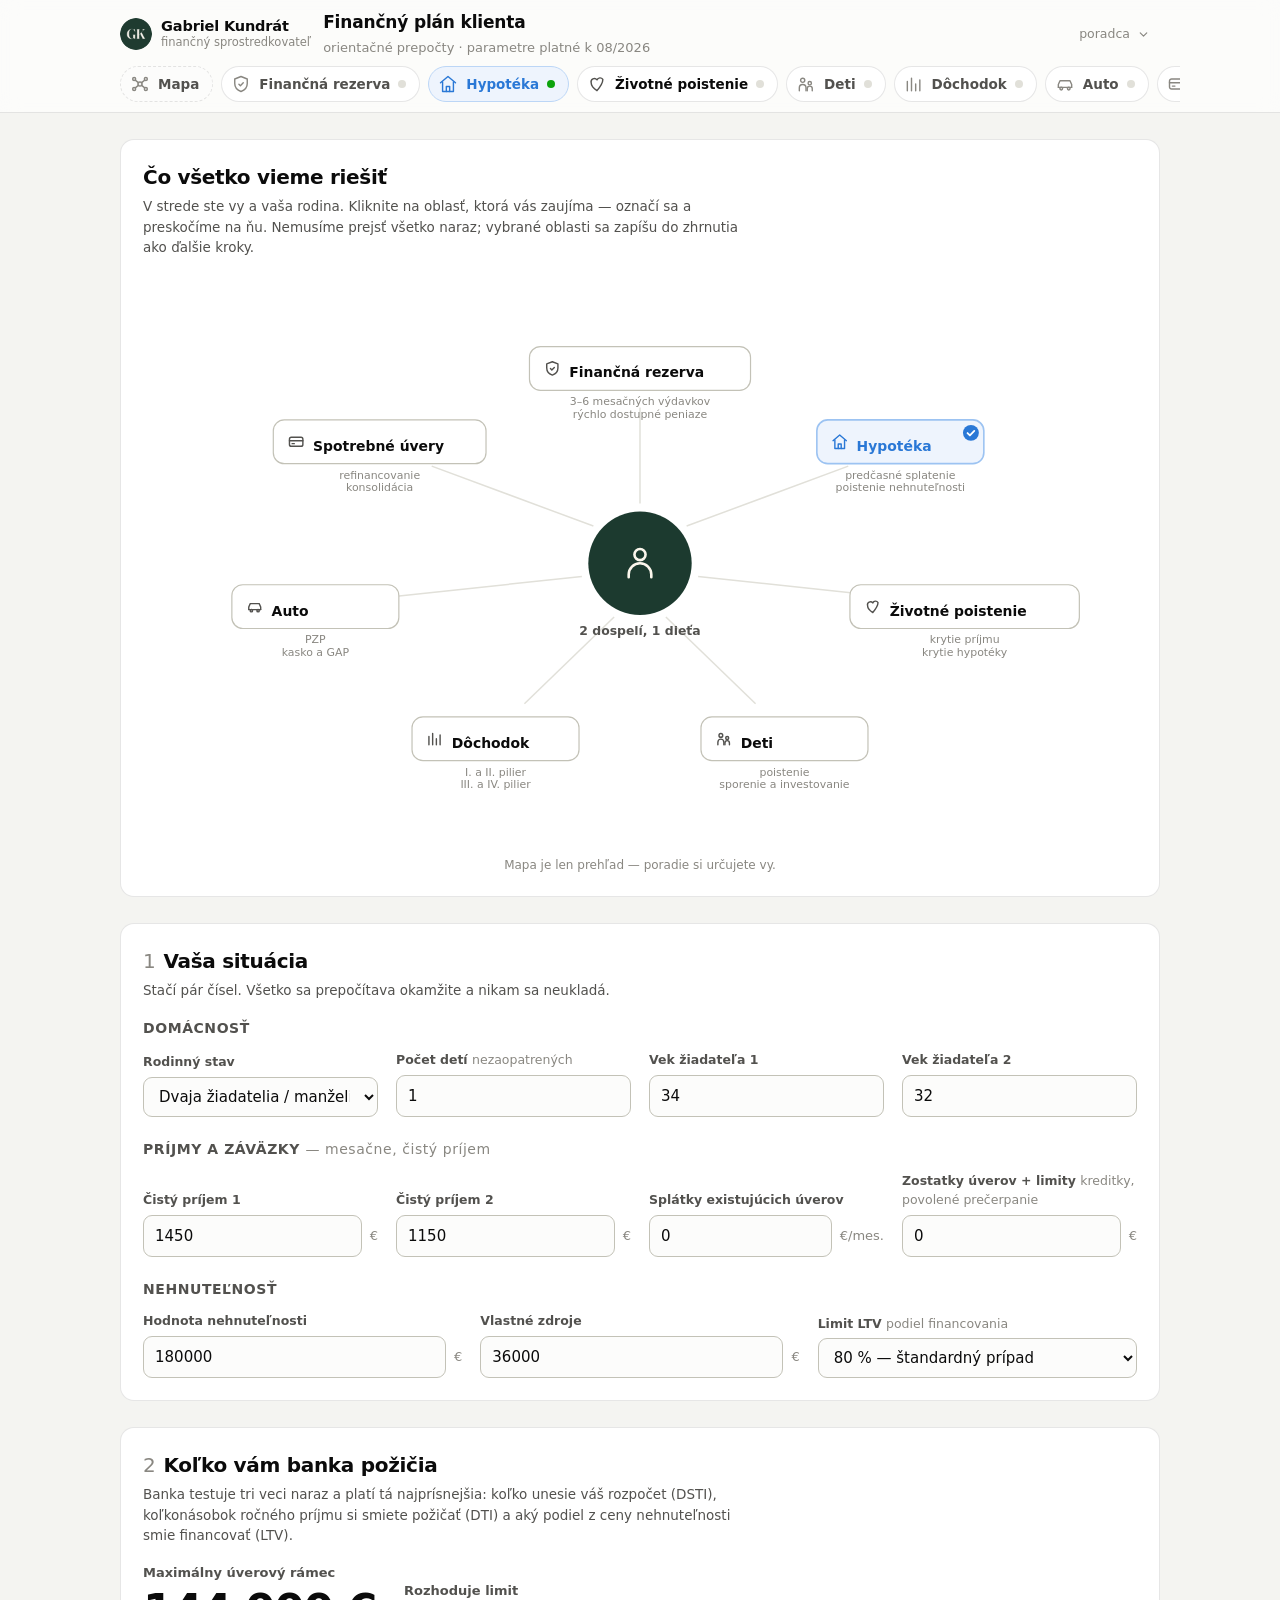
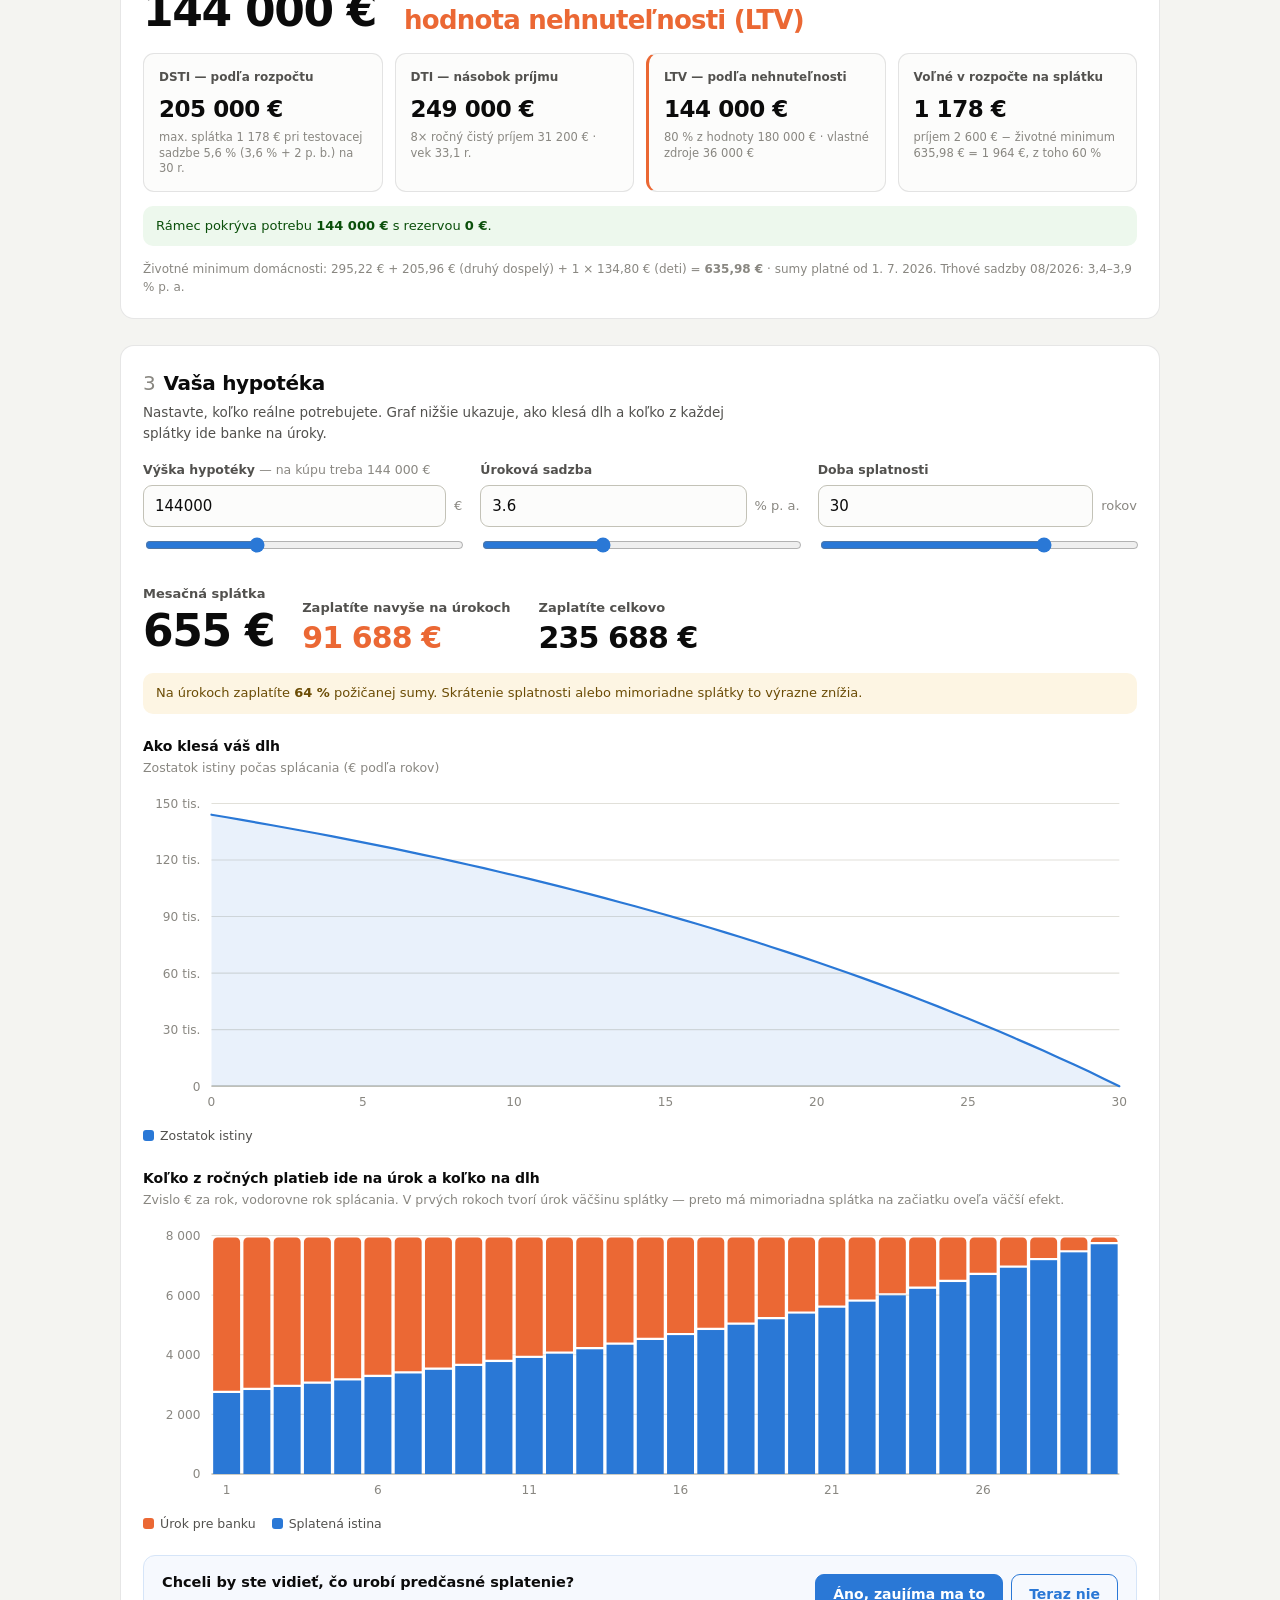
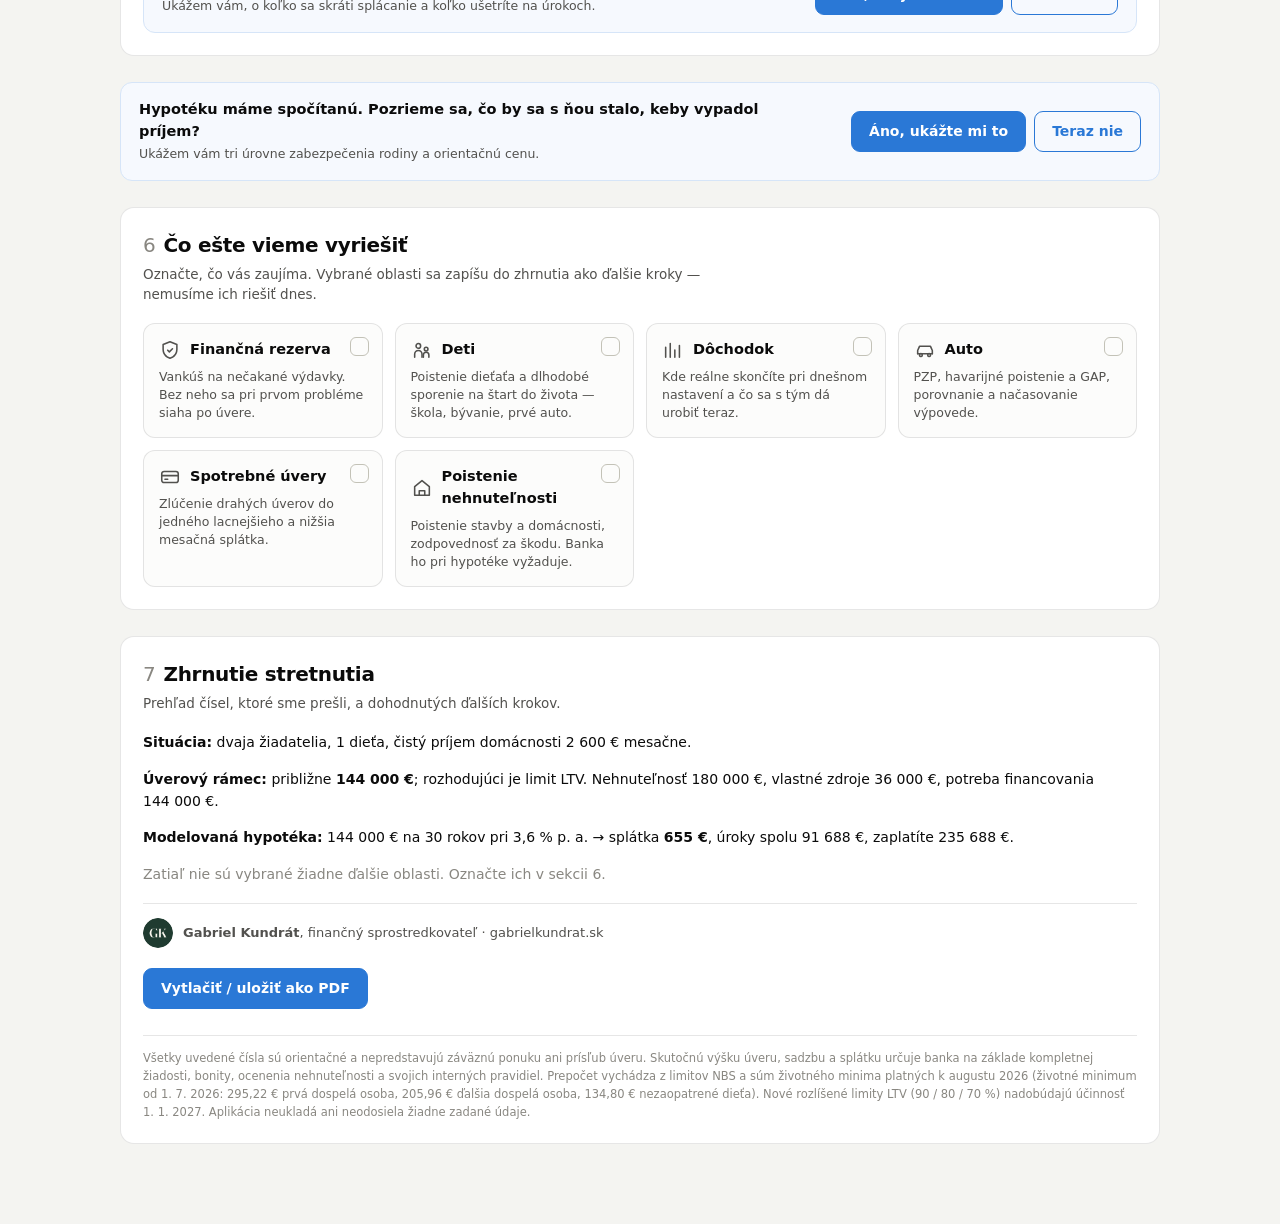
==== poradca-9f9fc8d5/index.html @ 59c3fe9d "Add files via upload" ====
<!DOCTYPE html>
<html lang="sk" data-theme="light">
<head>
<meta charset="utf-8">
<link rel="icon" href="/favicon.ico">
<meta name="robots" content="noindex, nofollow, noarchive">
<meta name="viewport" content="width=device-width, initial-scale=1">
<title>Finančný plán klienta</title>
<style>
:root{
  color-scheme: light;
  --surface-1:#fcfcfb; --page:#f4f4f1; --card:#ffffff;
  --ink:#0b0b0b; --ink-2:#52514e; --muted:#898781;
  --grid:#e1e0d9; --axis:#c3c2b7; --border:rgba(11,11,11,.10);
  --s1:#2a78d6; --s2:#eb6834; --s3:#1baf7a; --s4:#eda100; --s5:#e87ba4; --s6:#4a3aa7;
  --good:#0ca30c; --good-ink:#006300; --warn:#fab219; --crit:#d03b3b;
  --r:14px;
  --logo-bg:#0b0b0b; --logo-ink:#ffffff;
}
*{box-sizing:border-box}
html,body{margin:0;padding:0}
body{
  background:var(--page); color:var(--ink);
  font:15px/1.5 system-ui,-apple-system,"Segoe UI",sans-serif;
  -webkit-font-smoothing:antialiased;
}
.wrap{max-width:1080px;margin:0 auto;padding:0 20px 80px}

/* ---------- HLAVIČKA + LIŠTA MODULOV ---------- */
header.top{
  position:sticky;top:0;z-index:50;background:rgba(252,252,251,.92);
  backdrop-filter:blur(10px);border-bottom:1px solid var(--border);
}
.brand{max-width:1080px;margin:0 auto;padding:10px 20px 0;display:flex;align-items:center;gap:12px;flex-wrap:wrap}
.brand h1{font-size:17px;margin:0;font-weight:650;letter-spacing:-.01em}
.brand .meta{font-size:13px;color:var(--muted)}
.brand .spacer{flex:1 1 auto}

/* logo poradcu */
.logo{display:flex;align-items:center;gap:9px;flex:0 0 auto}
.logo .mark{
  width:32px;height:32px;border-radius:9px;background:var(--logo-bg);color:var(--logo-ink);
  display:flex;align-items:center;justify-content:center;font-size:13px;font-weight:700;
  letter-spacing:.02em;flex:0 0 auto
}
.logo .mark.img{background:transparent !important;border-radius:50%}
.logo .mark img{width:100%;height:100%;object-fit:contain;border-radius:50%;display:block}
.logo .nm{line-height:1.2}
.logo .nm b{display:block;font-size:14.5px;font-weight:650;letter-spacing:-.01em}
.logo .nm small{display:block;font-size:11.5px;color:var(--muted)}

/* nenápadný prepínač poradcu */
.who{position:relative;flex:0 0 auto}
.who>button{
  display:flex;align-items:center;gap:7px;background:transparent;border:1px solid transparent;
  border-radius:9px;padding:6px 9px;font:inherit;font-size:12.5px;color:var(--muted);cursor:pointer;transition:.13s
}
.who>button:hover{border-color:var(--border);color:var(--ink-2);background:var(--card)}
.who>button svg{width:13px;height:13px}
.who .menu{
  position:absolute;right:0;top:calc(100% + 6px);min-width:238px;background:var(--card);
  border:1px solid var(--border);border-radius:12px;box-shadow:0 10px 34px rgba(11,11,11,.13);
  padding:6px;z-index:60
}
.who .menu .hd{font-size:11px;color:var(--muted);padding:7px 10px 5px;font-weight:600;letter-spacing:.04em;text-transform:uppercase}
.who .menu button{
  width:100%;display:flex;align-items:center;gap:10px;background:transparent;border:0;border-radius:9px;
  padding:8px 10px;font:inherit;font-size:14px;text-align:left;cursor:pointer;color:var(--ink)
}
.who .menu button:hover{background:var(--surface-1)}
.who .menu button.sel{background:#eef4fd;color:var(--s1);font-weight:600}
.who .menu .mk{
  width:26px;height:26px;border-radius:8px;display:flex;align-items:center;justify-content:center;
  font-size:11px;font-weight:700;flex:0 0 auto
}
.who .menu .mk.img{background:transparent !important}
.who .menu .mk img{width:100%;height:100%;object-fit:contain;border-radius:50%;display:block}
.who .menu .empty{padding:9px 10px;font-size:12px;color:var(--muted);line-height:1.45}
.modules{max-width:1080px;margin:0 auto;padding:8px 20px 10px;display:flex;gap:8px;overflow-x:auto;scrollbar-width:thin}
.mod{
  flex:0 0 auto;display:flex;align-items:center;gap:8px;cursor:pointer;
  background:var(--card);border:1px solid var(--border);border-radius:999px;
  padding:7px 13px 7px 9px;font-size:13.5px;font-weight:550;color:var(--ink-2);
  transition:.15s;white-space:nowrap;
}
.mod:hover{border-color:var(--axis)}
.mod .ic{width:20px;height:20px;flex:0 0 auto;color:var(--muted)}
.mod .dot{width:8px;height:8px;border-radius:50%;background:var(--grid);flex:0 0 auto}
.mod.on{background:#eef4fd;border-color:#bcd6f6;color:var(--s1)}
.mod.on .ic{color:var(--s1)}
.mod.on .dot{background:var(--good)}
.mod.ready{color:var(--ink)}
.mod.ready .ic{color:var(--ink-2)}



/* ---------- ŽIVOTNÉ POISTENIE ---------- */
.balicky{display:grid;grid-template-columns:repeat(3,1fr);gap:14px}
@media(max-width:800px){.balicky{grid-template-columns:1fr}}
.bal{
  position:relative;border:1.5px solid var(--border);border-radius:13px;padding:18px 17px 16px;
  background:var(--surface-1);cursor:pointer;transition:.15s;outline:none
}
.bal:hover{border-color:var(--axis)}
.bal:focus-visible{border-color:var(--s1);box-shadow:0 0 0 3px #dbe9fb}
.bal.on{border-color:var(--s1);background:#f6f9fe;box-shadow:0 0 0 1px var(--s1) inset}
.bal .odp{
  position:absolute;top:-9px;left:17px;background:var(--s1);color:#fff;font-size:10.5px;font-weight:650;
  padding:3px 9px;border-radius:999px;letter-spacing:.03em;text-transform:uppercase
}
.bal .bt{font-size:19px;font-weight:680;letter-spacing:-.02em}
.bal .bp{font-size:12.5px;color:var(--muted);margin-bottom:12px}
.bal .bc{font-size:27px;font-weight:660;letter-spacing:-.025em;font-variant-numeric:tabular-nums}
.bal.on .bc{color:var(--s1)}
.bal .bm{font-size:11.5px;color:var(--muted);margin-bottom:10px}
.bal p{margin:0;font-size:12.5px;color:var(--ink-2);line-height:1.45}
.w2.skryt{display:none}

table.kt{width:100%;border-collapse:collapse;font-size:14px}
table.kt th{
  text-align:left;font-size:11.5px;text-transform:uppercase;letter-spacing:.04em;color:var(--muted);
  font-weight:600;padding:10px 12px 7px;border-bottom:1px solid var(--border)
}
table.kt th:not(:first-child),table.kt td:not(:first-child){text-align:right;font-variant-numeric:tabular-nums}
table.kt td{padding:10px 12px;border-bottom:1px solid var(--grid)}
table.kt tbody tr:last-child td{border-bottom:0}
table.kt td:first-child{font-weight:550}
table.kt td span{display:block;font-size:11.5px;color:var(--muted);font-weight:400;margin-top:2px}
table.kt tbody tr:hover{background:var(--surface-1)}

.scenare{display:grid;grid-template-columns:repeat(auto-fit,minmax(280px,1fr));gap:12px}
.scen{border:1px solid var(--border);border-radius:12px;padding:15px;background:var(--surface-1)}
.scen .st{font-weight:650;font-size:15px;margin-bottom:11px}
.scen .sb{margin-bottom:10px}
.scen .sb:last-child{margin-bottom:0}
.scen .sb p{margin:5px 0 0;font-size:13px;line-height:1.45;color:var(--ink-2)}
.scen .tag{
  display:inline-block;font-size:10.5px;font-weight:650;text-transform:uppercase;letter-spacing:.04em;
  padding:2px 8px;border-radius:999px
}
.scen .tag.bad{background:#fbeded;color:#7d1f1f}
.scen .tag.ok{background:#edf8ed;color:#0a4f0a}

/* ---------- MAPA PORTFÓLIA ---------- */
.mapa>svg{display:block;width:100%;height:auto}
.mapa .nic svg,.mapa .hubic svg{pointer-events:none}
.mapa .hub{fill:var(--logo-bg);stroke:none}
.mapa .hubic{color:var(--logo-ink)}
.mapa .hubtxt{fill:var(--ink-2);font-size:12.5px;font-weight:600;text-anchor:middle}
.mapa .node{cursor:pointer;outline:none}
.mapa .nbox{fill:var(--card);stroke:var(--axis);stroke-width:1.2;transition:.14s}
.mapa .nic{color:var(--ink-2)}
.mapa .ntxt{fill:var(--ink);font-size:14px;font-weight:600;dominant-baseline:middle}
.mapa .nsub{fill:var(--muted);font-size:11px;text-anchor:middle}
.mapa .nchk{fill:var(--s1)}
.mapa .node:hover .nbox{stroke:var(--s1);stroke-width:1.6}
.mapa .node:focus-visible .nbox{stroke:var(--s1);stroke-width:2.4}
.mapa .node.on .nbox{fill:#eef4fd;stroke:#9cc3f2;stroke-width:1.6}
.mapa .node.on .nic{color:var(--s1)}
.mapa .node.on .ntxt{fill:var(--s1)}
.mapahint{font-size:12px;color:var(--muted);text-align:center;margin-top:4px}
.mod.mapbtn{background:var(--surface-1);border-style:dashed}
@media(max-width:760px){
  #sec-mapa{display:none}
}

/* ---------- SEKCIE ---------- */
section{margin-top:26px;scroll-margin-top:110px}
.card{background:var(--card);border:1px solid var(--border);border-radius:var(--r);padding:22px}
h2{font-size:20px;margin:0 0 4px;letter-spacing:-.015em;font-weight:650}
h2 .num{color:var(--muted);font-weight:500;margin-right:8px}
.sub{color:var(--ink-2);font-size:13.5px;margin:0 0 18px;max-width:72ch}
h3{font-size:14px;margin:0 0 12px;color:var(--ink-2);font-weight:600;text-transform:uppercase;letter-spacing:.04em}

/* ---------- FORMULÁR ---------- */
.grid{display:grid;gap:14px 18px;align-items:end}
.g2{grid-template-columns:repeat(2,1fr)}
.g3{grid-template-columns:repeat(3,1fr)}
.g4{grid-template-columns:repeat(4,1fr)}
@media(max-width:820px){.g3,.g4{grid-template-columns:repeat(2,1fr)}}
@media(max-width:560px){.g2,.g3,.g4{grid-template-columns:1fr}}
label{display:block;font-size:12.5px;color:var(--ink-2);margin-bottom:5px;font-weight:550}
label .hint{color:var(--muted);font-weight:400}
input[type=number],input[type=text],select{
  width:100%;padding:9px 11px;border:1px solid var(--axis);border-radius:9px;
  background:var(--surface-1);font:inherit;font-size:15px;color:var(--ink);
  font-variant-numeric:tabular-nums;
}
input:focus,select:focus{outline:2px solid var(--s1);outline-offset:-1px;border-color:var(--s1)}
.inline{display:flex;align-items:center;gap:8px}
.suffix{color:var(--muted);font-size:13px;flex:0 0 auto}
.switchrow{display:flex;gap:8px;flex-wrap:wrap}
.sw{
  padding:8px 14px;border:1px solid var(--axis);border-radius:9px;background:var(--surface-1);
  font:inherit;font-size:14px;cursor:pointer;color:var(--ink-2);transition:.12s
}
.sw.on{background:var(--s1);border-color:var(--s1);color:#fff;font-weight:550}
input[type=range]{width:100%;accent-color:var(--s1)}

/* ---------- VÝSLEDKY ---------- */
.hero{display:flex;flex-wrap:wrap;gap:28px;align-items:flex-end;margin:4px 0 20px}
.hero .big{font-size:44px;font-weight:680;letter-spacing:-.03em;line-height:1}
.hero .lbl{font-size:13px;color:var(--ink-2);margin-bottom:6px;font-weight:550}
.tiles{display:grid;grid-template-columns:repeat(auto-fit,minmax(160px,1fr));gap:12px}
.tile{background:var(--surface-1);border:1px solid var(--border);border-radius:11px;padding:14px 15px}
.tile .k{font-size:12px;color:var(--ink-2);font-weight:550;margin-bottom:6px}
.tile .v{font-size:23px;font-weight:640;letter-spacing:-.02em;font-variant-numeric:tabular-nums}
.tile .n{font-size:11.5px;color:var(--muted);margin-top:4px;line-height:1.35}
.tile.lim{border-left:3px solid var(--s2)}
.bar{height:8px;border-radius:4px;background:var(--grid);overflow:hidden;margin-top:9px}
.bar>i{display:block;height:100%;border-radius:4px;background:var(--s1)}
.note{font-size:12px;color:var(--muted);line-height:1.5;margin-top:14px}
.flag{
  display:flex;gap:9px;align-items:flex-start;padding:11px 13px;border-radius:10px;
  font-size:13px;line-height:1.45;margin-top:14px
}
.flag.ok{background:#edf8ed;color:#0a4f0a}
.flag.warn{background:#fdf5e3;color:#6b4c05}
.flag.bad{background:#fbeded;color:#7d1f1f}
.flag b{font-weight:620}

/* ---------- GRAF ---------- */
figure{margin:22px 0 0}
figcaption{font-size:14px;font-weight:600;margin-bottom:2px}
.figsub{font-size:12.5px;color:var(--muted);margin-bottom:10px}
.chart{position:relative;width:100%}
.chart svg{display:block;width:100%;height:auto;overflow:visible}
.legend{display:flex;gap:16px;flex-wrap:wrap;font-size:12.5px;color:var(--ink-2);margin:8px 0 0}
.legend i{display:inline-block;width:11px;height:11px;border-radius:3px;margin-right:6px;vertical-align:-1px}
.tip{
  position:absolute;pointer-events:none;background:#111;color:#fff;border-radius:9px;
  padding:9px 11px;font-size:12.5px;line-height:1.5;white-space:nowrap;opacity:0;
  transition:opacity .1s;z-index:10;font-variant-numeric:tabular-nums;box-shadow:0 4px 16px rgba(0,0,0,.2)
}
.tip b{font-weight:620}
.tip .r{display:flex;justify-content:space-between;gap:14px}
.tip .r i{width:9px;height:9px;border-radius:2px;display:inline-block;margin-right:5px}

/* ---------- ROZBALENIE ---------- */
.ask{
  display:flex;align-items:center;justify-content:space-between;gap:16px;flex-wrap:wrap;
  background:#f6f9fe;border:1px solid #d6e5f8;border-radius:12px;padding:16px 18px;margin-top:22px
}
.ask p{margin:0;font-size:14.5px;font-weight:550;max-width:62ch}
.ask small{display:block;font-weight:400;color:var(--ink-2);margin-top:3px;font-size:12.5px}
.btn{
  padding:9px 17px;border-radius:9px;border:1px solid var(--s1);background:var(--s1);color:#fff;
  font:inherit;font-size:14px;font-weight:550;cursor:pointer;white-space:nowrap
}
.btn.ghost{background:transparent;color:var(--s1)}
.btn:hover{filter:brightness(.94)}
.hidden{display:none !important}

/* ---------- OBLASTI ---------- */
.areas{display:grid;grid-template-columns:repeat(auto-fit,minmax(230px,1fr));gap:12px}
.area{
  border:1px solid var(--border);border-radius:12px;padding:15px;cursor:pointer;
  background:var(--surface-1);transition:.15s;position:relative
}
.area:hover{border-color:var(--axis)}
.area.on{border-color:#bcd6f6;background:#f6f9fe}
.area .h{display:flex;align-items:center;gap:9px;margin-bottom:7px;padding-right:26px;min-height:22px}
.area .ic{width:22px;height:22px;color:var(--ink-2);flex:0 0 auto}
.area.on .ic{color:var(--s1)}
.area .t{font-weight:620;font-size:14.5px}
.area p{margin:0;font-size:12.5px;color:var(--ink-2);line-height:1.45}
.area .chk{
  position:absolute;top:13px;right:13px;width:19px;height:19px;border-radius:6px;
  border:1.5px solid var(--axis);display:flex;align-items:center;justify-content:center
}
.area.on .chk{background:var(--s1);border-color:var(--s1)}
.area .chk svg{width:12px;height:12px;color:#fff;opacity:0}
.area.on .chk svg{opacity:1}

/* ---------- ZHRNUTIE ---------- */
#sumBox{font-size:14px;line-height:1.6}
#sumBox ul{margin:8px 0 0;padding-left:20px}
#sumBox li{margin-bottom:5px}
.sumfoot{margin-top:18px;padding-top:14px;border-top:1px solid var(--border);font-size:13px;color:var(--ink-2);display:flex;gap:10px;align-items:center;flex-wrap:wrap}
.sumfoot .mk{width:30px;height:30px;border-radius:9px;background:var(--logo-bg);color:var(--logo-ink);display:flex;align-items:center;justify-content:center;font-size:12px;font-weight:700}
.sumfoot .mk.img{background:transparent !important}
.sumfoot .mk img{width:100%;height:100%;object-fit:contain;border-radius:50%;display:block}
.disc{font-size:11.5px;color:var(--muted);line-height:1.55;margin-top:26px;border-top:1px solid var(--border);padding-top:14px}

@media print{
  body{background:#fff}
  header.top,.ask,.btn,.noprint,#sec-mapa{display:none !important}
  .card{border:1px solid #ddd;break-inside:avoid;page-break-inside:avoid}
  section{margin-top:14px}
}
</style>
</head>
<body>

<header class="top">
  <div class="brand">
    <div class="logo" id="logoBox"></div>
    <div>
      <h1>Finančný plán klienta</h1>
      <span class="meta">orientačné prepočty · parametre platné k 08/2026</span>
    </div>
    <div class="spacer"></div>
    <div class="who" id="who">
      <button id="whoBtn" type="button" aria-haspopup="menu" aria-expanded="false"></button>
      <div class="menu hidden" id="whoMenu" role="menu"></div>
    </div>
  </div>
  <div class="modules" id="modules"></div>
</header>

<div class="wrap">

<!-- 0. MAPA -->
<section id="sec-mapa">
  <div class="card">
    <h2>Čo všetko vieme riešiť</h2>
    <p class="sub">V strede ste vy a vaša rodina. Kliknite na oblasť, ktorá vás zaujíma — označí sa a preskočíme na ňu.
       Nemusíme prejsť všetko naraz; vybrané oblasti sa zapíšu do zhrnutia ako ďalšie kroky.</p>
    <div id="mapa" class="mapa"></div>
    <div class="mapahint">Mapa je len prehľad — poradie si určujete vy.</div>
  </div>
</section>

<!-- 1. VSTUPY -->
<section id="sec-vstup">
  <div class="card">
    <h2><span class="num">1</span>Vaša situácia</h2>
    <p class="sub">Stačí pár čísel. Všetko sa prepočítava okamžite a nikam sa neukladá.</p>

    <h3>Domácnosť</h3>
    <div class="grid g4">
      <div>
        <label>Rodinný stav</label>
        <select id="iStav">
          <option value="1">Jeden žiadateľ</option>
          <option value="2" selected>Dvaja žiadatelia / manželia</option>
        </select>
      </div>
      <div>
        <label>Počet detí <span class="hint">nezaopatrených</span></label>
        <input type="number" id="iDeti" value="1" min="0" max="10" step="1">
      </div>
      <div>
        <label>Vek žiadateľa 1</label>
        <input type="number" id="iVek1" value="34" min="18" max="70" step="1">
      </div>
      <div id="wVek2">
        <label>Vek žiadateľa 2</label>
        <input type="number" id="iVek2" value="32" min="18" max="70" step="1">
      </div>
    </div>

    <h3 style="margin-top:22px">Príjmy a záväzky <span style="text-transform:none;font-weight:400;color:var(--muted)">— mesačne, čistý príjem</span></h3>
    <div class="grid g4">
      <div>
        <label>Čistý príjem 1</label>
        <div class="inline"><input type="number" id="iPr1" value="1450" min="0" step="10"><span class="suffix">€</span></div>
      </div>
      <div id="wPr2">
        <label>Čistý príjem 2</label>
        <div class="inline"><input type="number" id="iPr2" value="1150" min="0" step="10"><span class="suffix">€</span></div>
      </div>
      <div>
        <label>Splátky existujúcich úverov</label>
        <div class="inline"><input type="number" id="iSpl" value="0" min="0" step="10"><span class="suffix">€/mes.</span></div>
      </div>
      <div>
        <label>Zostatky úverov + limity <span class="hint">kreditky, povolené prečerpanie</span></label>
        <div class="inline"><input type="number" id="iZost" value="0" min="0" step="100"><span class="suffix">€</span></div>
      </div>
    </div>

    <h3 style="margin-top:22px">Nehnuteľnosť</h3>
    <div class="grid g3">
      <div>
        <label>Hodnota nehnuteľnosti</label>
        <div class="inline"><input type="number" id="iHodn" value="180000" min="0" step="1000"><span class="suffix">€</span></div>
      </div>
      <div>
        <label>Vlastné zdroje</label>
        <div class="inline"><input type="number" id="iVlast" value="36000" min="0" step="1000"><span class="suffix">€</span></div>
      </div>
      <div>
        <label>Limit LTV <span class="hint">podiel financovania</span></label>
        <select id="iLtv">
          <option value="0.9">90 % — prvé bývanie, do 35 rokov</option>
          <option value="0.8" selected>80 % — štandardný prípad</option>
          <option value="0.7">70 % — tretia a ďalšia nehnuteľnosť</option>
        </select>
      </div>
    </div>
  </div>
</section>

<!-- 2. ÚVEROVÝ RÁMEC -->
<section id="sec-ramec">
  <div class="card">
    <h2><span class="num">2</span>Koľko vám banka požičia</h2>
    <p class="sub">Banka testuje tri veci naraz a platí tá najprísnejšia: koľko unesie váš rozpočet (DSTI), koľkonásobok ročného príjmu si smiete požičať (DTI) a aký podiel z ceny nehnuteľnosti smie financovať (LTV).</p>

    <div class="hero">
      <div>
        <div class="lbl">Maximálny úverový rámec</div>
        <div class="big" id="oMax">—</div>
      </div>
      <div>
        <div class="lbl">Rozhoduje limit</div>
        <div class="big" style="font-size:26px;color:var(--s2)" id="oBind">—</div>
      </div>
    </div>

    <div class="tiles">
      <div class="tile" id="tDsti">
        <div class="k">DSTI — podľa rozpočtu</div>
        <div class="v" id="oDsti">—</div>
        <div class="n" id="nDsti"></div>
      </div>
      <div class="tile" id="tDti">
        <div class="k">DTI — násobok príjmu</div>
        <div class="v" id="oDti">—</div>
        <div class="n" id="nDti"></div>
      </div>
      <div class="tile" id="tLtv">
        <div class="k">LTV — podľa nehnuteľnosti</div>
        <div class="v" id="oLtv">—</div>
        <div class="n" id="nLtv"></div>
      </div>
      <div class="tile">
        <div class="k">Voľné v rozpočte na splátku</div>
        <div class="v" id="oSpl">—</div>
        <div class="n" id="nSpl"></div>
      </div>
    </div>

    <div id="oFlags"></div>

    <div class="note" id="oRozklad"></div>
  </div>
</section>

<!-- 3. HYPOTÉKA -->
<section id="sec-hypo">
  <div class="card">
    <h2><span class="num">3</span>Vaša hypotéka</h2>
    <p class="sub">Nastavte, koľko reálne potrebujete. Graf nižšie ukazuje, ako klesá dlh a koľko z každej splátky ide banke na úroky.</p>

    <div class="grid g3">
      <div>
        <label>Výška hypotéky <span class="hint" id="hNeed"></span></label>
        <div class="inline"><input type="number" id="iSuma" value="144000" min="5000" step="1000"><span class="suffix">€</span></div>
        <input type="range" id="rSuma" min="10000" max="400000" step="1000" value="144000" style="margin-top:10px">
      </div>
      <div>
        <label>Úroková sadzba</label>
        <div class="inline"><input type="number" id="iSadz" value="3.6" min="0.1" max="12" step="0.01"><span class="suffix">% p. a.</span></div>
        <input type="range" id="rSadz" min="1" max="8" step="0.05" value="3.6" style="margin-top:10px">
      </div>
      <div>
        <label>Doba splatnosti</label>
        <div class="inline"><input type="number" id="iRoky" value="30" min="1" max="40" step="1"><span class="suffix">rokov</span></div>
        <input type="range" id="rRoky" min="5" max="40" step="1" value="30" style="margin-top:10px">
      </div>
    </div>

    <div class="hero" style="margin-top:24px">
      <div>
        <div class="lbl">Mesačná splátka</div>
        <div class="big" id="oSplatka">—</div>
      </div>
      <div>
        <div class="lbl">Zaplatíte navyše na úrokoch</div>
        <div class="big" style="font-size:30px;color:var(--s2)" id="oUroky">—</div>
      </div>
      <div>
        <div class="lbl">Zaplatíte celkovo</div>
        <div class="big" style="font-size:30px" id="oCelkom">—</div>
      </div>
    </div>

    <div id="hFlags"></div>

    <figure>
      <figcaption>Ako klesá váš dlh</figcaption>
      <div class="figsub" id="cap1">Zostatok istiny počas splácania (€ podľa rokov)</div>
      <div class="chart" id="chart1"><div class="tip" id="tip1"></div></div>
      <div class="legend" id="leg1"></div>
    </figure>

    <figure>
      <figcaption>Koľko z ročných platieb ide na úrok a koľko na dlh</figcaption>
      <div class="figsub">Zvislo € za rok, vodorovne rok splácania. V prvých rokoch tvorí úrok väčšinu splátky — preto má mimoriadna splátka na začiatku oveľa väčší efekt.</div>
      <div class="chart" id="chart2"><div class="tip" id="tip2"></div></div>
      <div class="legend">
        <span><i style="background:var(--s2)"></i>Úrok pre banku</span>
        <span><i style="background:var(--s1)"></i>Splatená istina</span>
      </div>
    </figure>

    <div class="ask" id="askEarly">
      <p>Chceli by ste vidieť, čo urobí predčasné splatenie?
        <small>Ukážem vám, o koľko sa skráti splácanie a koľko ušetríte na úrokoch.</small></p>
      <div style="display:flex;gap:8px">
        <button class="btn" id="btnEarlyYes">Áno, zaujíma ma to</button>
        <button class="btn ghost" id="btnEarlyNo">Teraz nie</button>
      </div>
    </div>
  </div>
</section>

<!-- 4. PREDČASNÉ SPLATENIE -->
<section id="sec-early" class="hidden">
  <div class="card">
    <h2><span class="num">4</span>Predčasné splatenie</h2>
    <p class="sub">Každé euro navyše ide celé na istinu — a tým zmizne aj úrok, ktorý by ste z nej platili ďalšie roky.</p>

    <div class="grid g3">
      <div>
        <label>Mesačne navyše</label>
        <div class="inline"><input type="number" id="iExtra" value="100" min="0" step="10"><span class="suffix">€/mes.</span></div>
        <input type="range" id="rExtra" min="0" max="1000" step="10" value="100" style="margin-top:10px">
      </div>
      <div>
        <label>Jednorazová mimoriadna splátka</label>
        <div class="inline"><input type="number" id="iJedn" value="0" min="0" step="500"><span class="suffix">€</span></div>
        <input type="range" id="rJedn" min="0" max="60000" step="500" value="0" style="margin-top:10px">
      </div>
      <div>
        <label>Kedy ju vložíte</label>
        <div class="inline"><input type="number" id="iKedy" value="3" min="1" max="40" step="1"><span class="suffix">. rok</span></div>
      </div>
    </div>

    <div class="hero" style="margin-top:24px">
      <div>
        <div class="lbl">Ušetríte na úrokoch</div>
        <div class="big" style="color:var(--good-ink)" id="oUspora">—</div>
      </div>
      <div>
        <div class="lbl">Splatíte skôr o</div>
        <div class="big" style="font-size:30px" id="oSkor">—</div>
      </div>
      <div>
        <div class="lbl">Hypotéku doplatíte</div>
        <div class="big" style="font-size:30px" id="oKoniec">—</div>
      </div>
    </div>

    <figure>
      <figcaption>Porovnanie: s mimoriadnymi splátkami a bez nich</figcaption>
      <div class="figsub">Zostatok istiny v € podľa rokov. Plocha medzi krivkami je dlh, ktorý vôbec nevznikne.</div>
      <div class="chart" id="chart3"><div class="tip" id="tip3"></div></div>
      <div class="legend">
        <span><i style="background:var(--s2)"></i>Pôvodný splátkový plán</span>
        <span><i style="background:var(--s1)"></i>S predčasným splácaním</span>
      </div>
    </figure>

    <div class="flag warn" id="poplatok"></div>
  </div>
</section>

<!-- otázka na životné poistenie -->
<section id="sec-askz">
  <div class="ask" id="askZivot">
    <p>Hypotéku máme spočítanú. Pozrieme sa, čo by sa s ňou stalo, keby vypadol príjem?
      <small>Ukážem vám tri úrovne zabezpečenia rodiny a orientačnú cenu.</small></p>
    <div style="display:flex;gap:8px">
      <button class="btn" id="btnZivotYes">Áno, ukážte mi to</button>
      <button class="btn ghost" id="btnZivotNo">Teraz nie</button>
    </div>
  </div>
</section>

<!-- 5. ŽIVOTNÉ POISTENIE -->
<section id="sec-zivot" class="hidden">
  <div class="card">
    <h2><span class="num">5</span>Zabezpečenie rodiny</h2>
    <p class="sub">Hypotéka je záväzok na desaťročia — poistenie rieši, čo sa stane, ak počas nich vypadne príjem.
       Sústredíme sa na päť rizík, ktoré rodinu reálne položia: smrť, invalidita, trvalé následky úrazu,
       kritické choroby a dlhodobá práceneschopnosť.</p>

    <h3>Doplňujúce údaje</h3>
    <div class="grid g4">
      <div>
        <label>Žiadateľ 1 — pohlavie</label>
        <select id="iPohl1"><option value="m" selected>muž</option><option value="z">žena</option></select>
      </div>
      <div>
        <label>Žiadateľ 1 — riziková skupina <span class="hint">podľa povolania</span></label>
        <select id="iSkup1"></select>
      </div>
      <div>
        <label>Žiadateľ 1 — fajčiar</label>
        <select id="iFajc1"><option value="n" selected>nie</option><option value="a">áno</option></select>
      </div>
      <div></div>
      <div class="w2">
        <label>Žiadateľ 2 — pohlavie</label>
        <select id="iPohl2"><option value="m">muž</option><option value="z" selected>žena</option></select>
      </div>
      <div class="w2">
        <label>Žiadateľ 2 — riziková skupina</label>
        <select id="iSkup2"></select>
      </div>
      <div class="w2">
        <label>Žiadateľ 2 — fajčiar</label>
        <select id="iFajc2"><option value="n" selected>nie</option><option value="a">áno</option></select>
      </div>
    </div>

    <h3 style="margin-top:24px">Tri úrovne zabezpečenia</h3>
    <div class="balicky" id="balicky"></div>

    <div class="flag warn" id="cenaPozn"></div>

    <h3 style="margin-top:26px">Čo je v tomto balíčku kryté</h3>
    <div id="kryttab"></div>

    <figure>
      <figcaption>Príjem domácnosti pri dlhodobej chorobe</figcaption>
      <div class="figsub">Mesačný čistý príjem v €. Prerušovaná čiara je splátka hypotéky, ktorá beží ďalej bez ohľadu na to, či pracujete.</div>
      <div class="chart" id="chartPN"><div class="tip" id="tipPN"></div></div>
      <div class="legend">
        <span><i style="background:var(--s1)"></i>Príjem domácnosti</span>
        <span><i style="background:var(--s3)"></i>Plnenie z poistenia</span>
      </div>
    </figure>

    <h3 style="margin-top:26px">Čo by sa stalo</h3>
    <div class="scenare" id="scenare"></div>
  </div>
</section>

<!-- 6. OBLASTI -->
<section id="sec-oblasti">
  <div class="card">
    <h2><span class="num">6</span>Čo ešte vieme vyriešiť</h2>
    <p class="sub">Označte, čo vás zaujíma. Vybrané oblasti sa zapíšu do zhrnutia ako ďalšie kroky — nemusíme ich riešiť dnes.</p>
    <div class="areas" id="areas"></div>
  </div>
</section>

<!-- 6. ZHRNUTIE -->
<section id="sec-sum">
  <div class="card">
    <h2><span class="num">7</span>Zhrnutie stretnutia</h2>
    <p class="sub">Prehľad čísel, ktoré sme prešli, a dohodnutých ďalších krokov.</p>
    <div id="sumBox"></div>
    <div style="margin-top:20px" class="noprint">
      <button class="btn" onclick="window.print()">Vytlačiť / uložiť ako PDF</button>
    </div>
    <div class="disc">
      Všetky uvedené čísla sú orientačné a nepredstavujú záväznú ponuku ani prísľub úveru. Skutočnú výšku úveru, sadzbu a splátku
      určuje banka na základe kompletnej žiadosti, bonity, ocenenia nehnuteľnosti a svojich interných pravidiel.
      Prepočet vychádza z limitov NBS a súm životného minima platných k augustu 2026 (životné minimum od 1. 7. 2026:
      295,22 € prvá dospelá osoba, 205,96 € ďalšia dospelá osoba, 134,80 € nezaopatrené dieťa).
      Nové rozlíšené limity LTV (90 / 80 / 70 %) nadobúdajú účinnosť 1. 1. 2027.
      Aplikácia neukladá ani neodosiela žiadne zadané údaje.
    </div>
  </div>
</section>

</div>

<script src="app.js" defer></script>
</body>
</html>
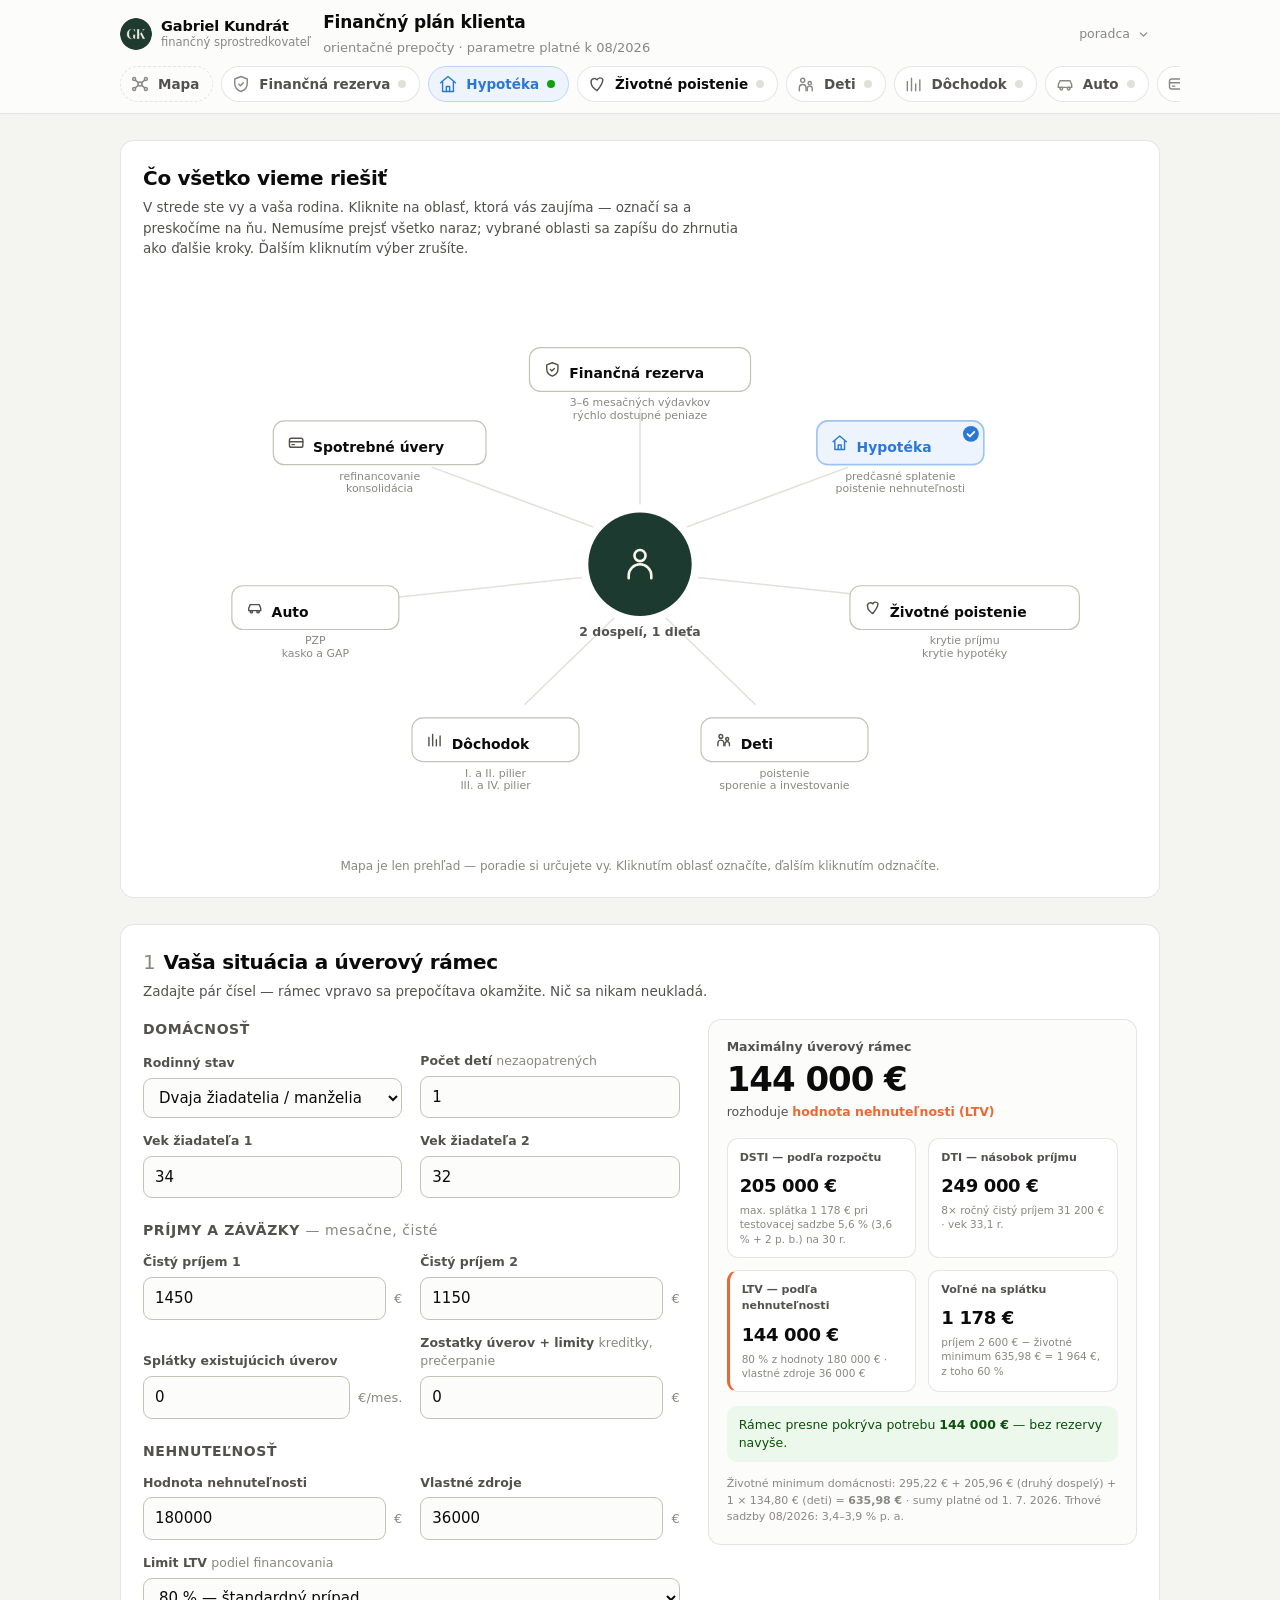
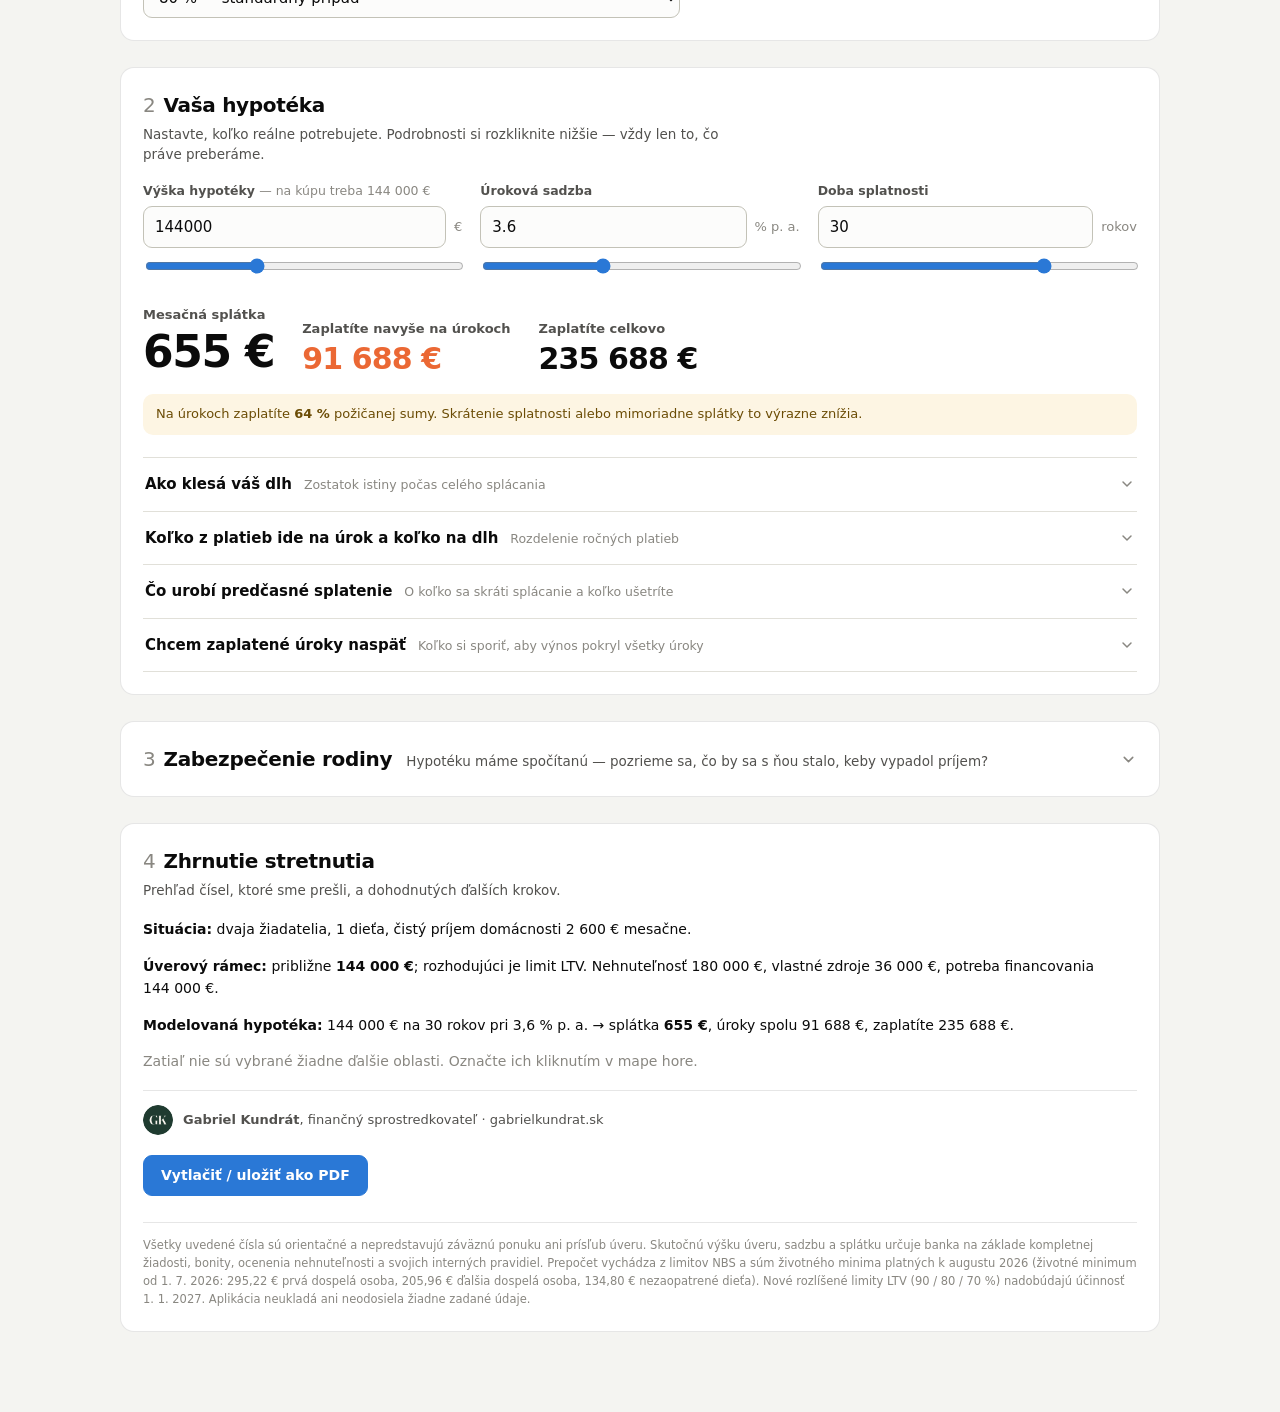
==== commit 69827a11: "Add files via upload" ====
--- a/poradca-9f9fc8d5/index.html
+++ b/poradca-9f9fc8d5/index.html
@@ -140,6 +140,145 @@
 }
 .scen .tag.bad{background:#fbeded;color:#7d1f1f}
 .scen .tag.ok{background:#edf8ed;color:#0a4f0a}
+
+
+
+
+
+
+/* ---------- PRIEBEŽNÝ PRUH S KĽÚČOVÝMI ČÍSLAMI ---------- */
+.pruh-wrap{
+  max-height:0;overflow:hidden;transition:max-height .22s ease;
+  border-top:1px solid transparent
+}
+.pruh-wrap.on{max-height:52px;border-top-color:var(--grid)}
+.pruh{
+  max-width:1080px;margin:0 auto;padding:8px 20px;display:flex;gap:26px;align-items:baseline;
+  overflow-x:auto;scrollbar-width:none;white-space:nowrap
+}
+.pruh::-webkit-scrollbar{display:none}
+.pruh .pi{display:flex;gap:7px;align-items:baseline;flex:0 0 auto}
+.pruh .pk{font-size:11.5px;color:var(--muted);font-weight:550}
+.pruh .pv{font-size:14.5px;font-weight:660;letter-spacing:-.015em;font-variant-numeric:tabular-nums}
+.pruh .pv.a{color:var(--s1)}
+.pruh .pv.b{color:var(--s2)}
+.pruh .pv.c{color:var(--good-ink)}
+.pruh .sep{width:1px;height:15px;background:var(--grid);flex:0 0 auto;align-self:center}
+@media print{ .pruh-wrap{display:none} }
+
+/* ---------- DVOJSTĹPEC: vstupy + rámec ---------- */
+.split{display:grid;grid-template-columns:minmax(0,1.25fr) minmax(320px,1fr);gap:28px;align-items:start}
+@media(max-width:900px){.split{grid-template-columns:1fr;gap:22px}}
+.splitR{position:sticky;top:112px}
+@media(max-width:900px){.splitR{position:static}}
+.ramec{background:var(--surface-1);border:1px solid var(--border);border-radius:13px;padding:18px}
+.ramec .lbl{font-size:12.5px;color:var(--ink-2);font-weight:550}
+.ramec .big{font-size:34px;font-weight:680;letter-spacing:-.03em;line-height:1.1;margin-top:4px;font-variant-numeric:tabular-nums}
+.ramec .bind{font-size:12.5px;color:var(--ink-2);margin-top:5px}
+.ramec .bind b{color:var(--s2);font-weight:620}
+.ramec .tiles{grid-template-columns:repeat(2,minmax(0,1fr))}
+.ramec .tile{background:var(--card);padding:11px 12px}
+.ramec .tile .v{font-size:18px}
+.ramec .tile .k{font-size:11px}
+.ramec .tile .n{font-size:10.5px}
+.ramec .flag{font-size:12.5px;padding:10px 12px}
+.ramec .note{font-size:11px}
+
+/* ---------- ROZBAĽOVACIE BLOKY V KARTE ---------- */
+.rozbaly{margin-top:22px;border-top:1px solid var(--grid)}
+details.rozb{border-bottom:1px solid var(--grid)}
+details.rozb summary{
+  list-style:none;cursor:pointer;padding:15px 2px;display:flex;align-items:baseline;gap:12px;outline:none
+}
+details.rozb summary::-webkit-details-marker{display:none}
+details.rozb summary:hover .rn{color:var(--s1)}
+details.rozb summary:focus-visible{outline:2px solid var(--s1);outline-offset:2px;border-radius:6px}
+.rozb .rn{font-weight:620;font-size:15px;flex:0 0 auto}
+.rozb .rz{font-size:12.5px;color:var(--muted);flex:1 1 auto}
+.rozb .rs{width:16px;height:16px;color:var(--muted);flex:0 0 auto;transition:transform .18s;align-self:center}
+details.rozb[open] .rs{transform:rotate(180deg)}
+details.rozb[open] .rn{color:var(--s1)}
+.rbody{padding:2px 2px 24px}
+.rbody .sub{margin-bottom:16px}
+
+/* ---------- ROZBAĽOVACIA SEKCIA ---------- */
+details.seksek{padding:0}
+details.seksek>summary{
+  list-style:none;cursor:pointer;padding:22px;display:flex;align-items:baseline;gap:14px;flex-wrap:wrap;outline:none
+}
+details.seksek>summary::-webkit-details-marker{display:none}
+details.seksek>summary h2{margin:0;flex:0 0 auto}
+details.seksek>summary:hover h2{color:var(--s1)}
+details.seksek>summary:focus-visible{outline:2px solid var(--s1);outline-offset:-2px;border-radius:var(--r)}
+.sekz{font-size:13.5px;color:var(--ink-2);flex:1 1 260px;line-height:1.45}
+details.seksek>summary .rs{width:17px;height:17px;color:var(--muted);flex:0 0 auto;transition:transform .18s;align-self:center}
+details.seksek[open]>summary .rs{transform:rotate(180deg)}
+details.seksek[open]>summary{padding-bottom:4px}
+details.seksek[open]>summary .sekz{display:none}
+.sekbody{padding:0 22px 22px}
+
+/* ---------- PÁSIK VLOŽENÉ / VÝNOS ---------- */
+.pasik{margin-top:20px}
+.pasik .p{display:flex;height:26px;border-radius:7px;overflow:hidden;background:var(--grid)}
+.pasik .p i{display:block;height:100%}
+.pasik .l{display:flex;gap:18px;flex-wrap:wrap;font-size:12.5px;color:var(--ink-2);margin-top:9px}
+.pasik .l i{display:inline-block;width:11px;height:11px;border-radius:3px;margin-right:6px;vertical-align:-1px}
+.pasik .l b{font-variant-numeric:tabular-nums}
+
+/* ---------- BULLET CHART ---------- */
+#bullet svg{display:block;width:100%;height:auto;overflow:visible}
+.bl-nazov{font-size:13.5px;font-weight:600;fill:var(--ink)}
+.bl-pozn{font-size:11px;fill:var(--muted)}
+.bl-bg{fill:var(--surface-1);stroke:var(--grid);stroke-width:1}
+.bl-pasmo{fill:var(--axis);opacity:.30}
+.bl-pruh{fill:var(--s1)}
+.bl-pruh.b2{opacity:.5}
+.bl-bod{fill:var(--s1);stroke:var(--card);stroke-width:2}
+.bl-bod.b2{opacity:.5}
+.bl-hod{font-size:12px;fill:var(--ink);font-variant-numeric:tabular-nums;font-weight:550}
+.bl-hod.pod{fill:var(--s2)}
+@media(max-width:700px){ #bullet svg{min-width:660px} #bullet{overflow-x:auto} }
+
+/* ---------- ROZKLIKÁVACIE FAKTY ---------- */
+.fakty{border-top:1px solid var(--grid)}
+details.fakt{border-bottom:1px solid var(--grid)}
+details.fakt summary{
+  list-style:none;cursor:pointer;padding:14px 2px;display:flex;align-items:baseline;gap:12px;
+  outline:none;transition:.12s
+}
+details.fakt summary::-webkit-details-marker{display:none}
+details.fakt summary:hover .fn{color:var(--s1)}
+details.fakt summary:focus-visible{outline:2px solid var(--s1);outline-offset:2px;border-radius:6px}
+.fakt .fn{font-weight:600;font-size:14.5px;flex:0 0 auto}
+.fakt .fz{font-size:12.5px;color:var(--muted);flex:1 1 auto}
+.fakt .fs{width:15px;height:15px;color:var(--muted);flex:0 0 auto;transition:transform .18s;align-self:center}
+details.fakt[open] .fs{transform:rotate(180deg)}
+details.fakt[open] .fn{color:var(--s1)}
+.fbody{padding:2px 2px 20px}
+.fgrid{display:grid;grid-template-columns:repeat(auto-fit,minmax(210px,1fr));gap:12px 20px}
+.fi{display:flex;gap:11px;align-items:baseline}
+.fi b{
+  font-size:17px;font-weight:660;letter-spacing:-.02em;color:var(--s1);
+  flex:0 0 auto;min-width:62px;font-variant-numeric:tabular-nums
+}
+.fi span{font-size:12.5px;color:var(--ink-2);line-height:1.45}
+.fpozn{
+  margin:16px 0 0;font-size:13px;line-height:1.55;color:var(--ink-2);
+  background:var(--surface-1);border-left:2px solid var(--axis);border-radius:0 8px 8px 0;padding:11px 14px
+}
+table.ft{width:100%;border-collapse:collapse;font-size:13px;margin-top:16px;max-width:420px}
+table.ft th{
+  text-align:left;font-size:11px;text-transform:uppercase;letter-spacing:.04em;color:var(--muted);
+  font-weight:600;padding:7px 10px;border-bottom:1px solid var(--border)
+}
+table.ft td{padding:6px 10px;border-bottom:1px solid var(--grid);font-variant-numeric:tabular-nums}
+table.ft td:last-child,table.ft th:last-child{text-align:right}
+.ftp{font-size:11.5px;color:var(--muted);margin-top:8px;line-height:1.45;max-width:420px}
+@media print{
+  details.fakt:not([open]) .fbody, details.rozb:not([open]) .rbody{display:none}
+  .fakt .fs,.rozb .rs,.seksek .rs{display:none}
+  details.seksek:not([open]) .sekbody{display:none}
+}
 
 /* ---------- MAPA PORTFÓLIA ---------- */
 .mapa>svg{display:block;width:100%;height:auto}
@@ -165,7 +304,7 @@
 }
 
 /* ---------- SEKCIE ---------- */
-section{margin-top:26px;scroll-margin-top:110px}
+section{margin-top:26px;scroll-margin-top:168px}
 .card{background:var(--card);border:1px solid var(--border);border-radius:var(--r);padding:22px}
 h2{font-size:20px;margin:0 0 4px;letter-spacing:-.015em;font-weight:650}
 h2 .num{color:var(--muted);font-weight:500;margin-right:8px}
@@ -306,6 +445,7 @@
     </div>
   </div>
   <div class="modules" id="modules"></div>
+  <div class="pruh-wrap" id="pruhWrap" aria-live="polite"><div class="pruh" id="pruh"></div></div>
 </header>
 
 <div class="wrap">
@@ -315,134 +455,111 @@
   <div class="card">
     <h2>Čo všetko vieme riešiť</h2>
     <p class="sub">V strede ste vy a vaša rodina. Kliknite na oblasť, ktorá vás zaujíma — označí sa a preskočíme na ňu.
-       Nemusíme prejsť všetko naraz; vybrané oblasti sa zapíšu do zhrnutia ako ďalšie kroky.</p>
+       Nemusíme prejsť všetko naraz; vybrané oblasti sa zapíšu do zhrnutia ako ďalšie kroky.
+       Ďalším kliknutím výber zrušíte.</p>
     <div id="mapa" class="mapa"></div>
-    <div class="mapahint">Mapa je len prehľad — poradie si určujete vy.</div>
+    <div class="mapahint">Mapa je len prehľad — poradie si určujete vy. Kliknutím oblasť označíte, ďalším kliknutím odznačíte.</div>
   </div>
 </section>
 
-<!-- 1. VSTUPY -->
+<!-- 1. SITUÁCIA + ÚVEROVÝ RÁMEC -->
 <section id="sec-vstup">
   <div class="card">
-    <h2><span class="num">1</span>Vaša situácia</h2>
-    <p class="sub">Stačí pár čísel. Všetko sa prepočítava okamžite a nikam sa neukladá.</p>
-
-    <h3>Domácnosť</h3>
-    <div class="grid g4">
-      <div>
-        <label>Rodinný stav</label>
-        <select id="iStav">
-          <option value="1">Jeden žiadateľ</option>
-          <option value="2" selected>Dvaja žiadatelia / manželia</option>
-        </select>
-      </div>
-      <div>
-        <label>Počet detí <span class="hint">nezaopatrených</span></label>
-        <input type="number" id="iDeti" value="1" min="0" max="10" step="1">
-      </div>
-      <div>
-        <label>Vek žiadateľa 1</label>
-        <input type="number" id="iVek1" value="34" min="18" max="70" step="1">
-      </div>
-      <div id="wVek2">
-        <label>Vek žiadateľa 2</label>
-        <input type="number" id="iVek2" value="32" min="18" max="70" step="1">
-      </div>
-    </div>
-
-    <h3 style="margin-top:22px">Príjmy a záväzky <span style="text-transform:none;font-weight:400;color:var(--muted)">— mesačne, čistý príjem</span></h3>
-    <div class="grid g4">
-      <div>
-        <label>Čistý príjem 1</label>
-        <div class="inline"><input type="number" id="iPr1" value="1450" min="0" step="10"><span class="suffix">€</span></div>
-      </div>
-      <div id="wPr2">
-        <label>Čistý príjem 2</label>
-        <div class="inline"><input type="number" id="iPr2" value="1150" min="0" step="10"><span class="suffix">€</span></div>
-      </div>
-      <div>
-        <label>Splátky existujúcich úverov</label>
-        <div class="inline"><input type="number" id="iSpl" value="0" min="0" step="10"><span class="suffix">€/mes.</span></div>
-      </div>
-      <div>
-        <label>Zostatky úverov + limity <span class="hint">kreditky, povolené prečerpanie</span></label>
-        <div class="inline"><input type="number" id="iZost" value="0" min="0" step="100"><span class="suffix">€</span></div>
-      </div>
-    </div>
-
-    <h3 style="margin-top:22px">Nehnuteľnosť</h3>
-    <div class="grid g3">
-      <div>
-        <label>Hodnota nehnuteľnosti</label>
-        <div class="inline"><input type="number" id="iHodn" value="180000" min="0" step="1000"><span class="suffix">€</span></div>
-      </div>
-      <div>
-        <label>Vlastné zdroje</label>
-        <div class="inline"><input type="number" id="iVlast" value="36000" min="0" step="1000"><span class="suffix">€</span></div>
-      </div>
-      <div>
-        <label>Limit LTV <span class="hint">podiel financovania</span></label>
-        <select id="iLtv">
-          <option value="0.9">90 % — prvé bývanie, do 35 rokov</option>
-          <option value="0.8" selected>80 % — štandardný prípad</option>
-          <option value="0.7">70 % — tretia a ďalšia nehnuteľnosť</option>
-        </select>
+    <h2><span class="num">1</span>Vaša situácia a úverový rámec</h2>
+    <p class="sub">Zadajte pár čísel — rámec vpravo sa prepočítava okamžite. Nič sa nikam neukladá.</p>
+
+    <div class="split">
+      <div class="splitL">
+        <h3>Domácnosť</h3>
+        <div class="grid g2">
+          <div>
+            <label>Rodinný stav</label>
+            <select id="iStav">
+              <option value="1">Jeden žiadateľ</option>
+              <option value="2" selected>Dvaja žiadatelia / manželia</option>
+            </select>
+          </div>
+          <div>
+            <label>Počet detí <span class="hint">nezaopatrených</span></label>
+            <input type="number" id="iDeti" value="1" min="0" max="10" step="1">
+          </div>
+          <div>
+            <label>Vek žiadateľa 1</label>
+            <input type="number" id="iVek1" value="34" min="18" max="70" step="1">
+          </div>
+          <div id="wVek2">
+            <label>Vek žiadateľa 2</label>
+            <input type="number" id="iVek2" value="32" min="18" max="70" step="1">
+          </div>
+        </div>
+
+        <h3 style="margin-top:22px">Príjmy a záväzky <span style="text-transform:none;font-weight:400;color:var(--muted)">— mesačne, čisté</span></h3>
+        <div class="grid g2">
+          <div>
+            <label>Čistý príjem 1</label>
+            <div class="inline"><input type="number" id="iPr1" value="1450" min="0" step="10"><span class="suffix">€</span></div>
+          </div>
+          <div id="wPr2">
+            <label>Čistý príjem 2</label>
+            <div class="inline"><input type="number" id="iPr2" value="1150" min="0" step="10"><span class="suffix">€</span></div>
+          </div>
+          <div>
+            <label>Splátky existujúcich úverov</label>
+            <div class="inline"><input type="number" id="iSpl" value="0" min="0" step="10"><span class="suffix">€/mes.</span></div>
+          </div>
+          <div>
+            <label>Zostatky úverov + limity <span class="hint">kreditky, prečerpanie</span></label>
+            <div class="inline"><input type="number" id="iZost" value="0" min="0" step="100"><span class="suffix">€</span></div>
+          </div>
+        </div>
+
+        <h3 style="margin-top:22px">Nehnuteľnosť</h3>
+        <div class="grid g2">
+          <div>
+            <label>Hodnota nehnuteľnosti</label>
+            <div class="inline"><input type="number" id="iHodn" value="180000" min="0" step="1000"><span class="suffix">€</span></div>
+          </div>
+          <div>
+            <label>Vlastné zdroje</label>
+            <div class="inline"><input type="number" id="iVlast" value="36000" min="0" step="1000"><span class="suffix">€</span></div>
+          </div>
+          <div style="grid-column:1/-1">
+            <label>Limit LTV <span class="hint">podiel financovania</span></label>
+            <select id="iLtv">
+              <option value="0.9">90 % — prvé bývanie, do 35 rokov</option>
+              <option value="0.8" selected>80 % — štandardný prípad</option>
+              <option value="0.7">70 % — tretia a ďalšia nehnuteľnosť</option>
+            </select>
+          </div>
+        </div>
+      </div>
+
+      <div class="splitR">
+        <div class="ramec">
+          <div class="lbl">Maximálny úverový rámec</div>
+          <div class="big" id="oMax">—</div>
+          <div class="bind">rozhoduje <b id="oBind">—</b></div>
+
+          <div class="tiles" style="margin-top:16px">
+            <div class="tile" id="tDsti"><div class="k">DSTI — podľa rozpočtu</div><div class="v" id="oDsti">—</div><div class="n" id="nDsti"></div></div>
+            <div class="tile" id="tDti"><div class="k">DTI — násobok príjmu</div><div class="v" id="oDti">—</div><div class="n" id="nDti"></div></div>
+            <div class="tile" id="tLtv"><div class="k">LTV — podľa nehnuteľnosti</div><div class="v" id="oLtv">—</div><div class="n" id="nLtv"></div></div>
+            <div class="tile"><div class="k">Voľné na splátku</div><div class="v" id="oSpl">—</div><div class="n" id="nSpl"></div></div>
+          </div>
+
+          <div id="oFlags"></div>
+          <div class="note" id="oRozklad"></div>
+        </div>
       </div>
     </div>
   </div>
 </section>
 
-<!-- 2. ÚVEROVÝ RÁMEC -->
-<section id="sec-ramec">
-  <div class="card">
-    <h2><span class="num">2</span>Koľko vám banka požičia</h2>
-    <p class="sub">Banka testuje tri veci naraz a platí tá najprísnejšia: koľko unesie váš rozpočet (DSTI), koľkonásobok ročného príjmu si smiete požičať (DTI) a aký podiel z ceny nehnuteľnosti smie financovať (LTV).</p>
-
-    <div class="hero">
-      <div>
-        <div class="lbl">Maximálny úverový rámec</div>
-        <div class="big" id="oMax">—</div>
-      </div>
-      <div>
-        <div class="lbl">Rozhoduje limit</div>
-        <div class="big" style="font-size:26px;color:var(--s2)" id="oBind">—</div>
-      </div>
-    </div>
-
-    <div class="tiles">
-      <div class="tile" id="tDsti">
-        <div class="k">DSTI — podľa rozpočtu</div>
-        <div class="v" id="oDsti">—</div>
-        <div class="n" id="nDsti"></div>
-      </div>
-      <div class="tile" id="tDti">
-        <div class="k">DTI — násobok príjmu</div>
-        <div class="v" id="oDti">—</div>
-        <div class="n" id="nDti"></div>
-      </div>
-      <div class="tile" id="tLtv">
-        <div class="k">LTV — podľa nehnuteľnosti</div>
-        <div class="v" id="oLtv">—</div>
-        <div class="n" id="nLtv"></div>
-      </div>
-      <div class="tile">
-        <div class="k">Voľné v rozpočte na splátku</div>
-        <div class="v" id="oSpl">—</div>
-        <div class="n" id="nSpl"></div>
-      </div>
-    </div>
-
-    <div id="oFlags"></div>
-
-    <div class="note" id="oRozklad"></div>
-  </div>
-</section>
-
-<!-- 3. HYPOTÉKA -->
+<!-- 2. HYPOTÉKA -->
 <section id="sec-hypo">
   <div class="card">
-    <h2><span class="num">3</span>Vaša hypotéka</h2>
-    <p class="sub">Nastavte, koľko reálne potrebujete. Graf nižšie ukazuje, ako klesá dlh a koľko z každej splátky ide banke na úroky.</p>
+    <h2><span class="num">2</span>Vaša hypotéka</h2>
+    <p class="sub">Nastavte, koľko reálne potrebujete. Podrobnosti si rozkliknite nižšie — vždy len to, čo práve preberáme.</p>
 
     <div class="grid g3">
       <div>
@@ -479,102 +596,109 @@
 
     <div id="hFlags"></div>
 
-    <figure>
-      <figcaption>Ako klesá váš dlh</figcaption>
-      <div class="figsub" id="cap1">Zostatok istiny počas splácania (€ podľa rokov)</div>
-      <div class="chart" id="chart1"><div class="tip" id="tip1"></div></div>
-      <div class="legend" id="leg1"></div>
-    </figure>
-
-    <figure>
-      <figcaption>Koľko z ročných platieb ide na úrok a koľko na dlh</figcaption>
-      <div class="figsub">Zvislo € za rok, vodorovne rok splácania. V prvých rokoch tvorí úrok väčšinu splátky — preto má mimoriadna splátka na začiatku oveľa väčší efekt.</div>
-      <div class="chart" id="chart2"><div class="tip" id="tip2"></div></div>
-      <div class="legend">
-        <span><i style="background:var(--s2)"></i>Úrok pre banku</span>
-        <span><i style="background:var(--s1)"></i>Splatená istina</span>
-      </div>
-    </figure>
-
-    <div class="ask" id="askEarly">
-      <p>Chceli by ste vidieť, čo urobí predčasné splatenie?
-        <small>Ukážem vám, o koľko sa skráti splácanie a koľko ušetríte na úrokoch.</small></p>
-      <div style="display:flex;gap:8px">
-        <button class="btn" id="btnEarlyYes">Áno, zaujíma ma to</button>
-        <button class="btn ghost" id="btnEarlyNo">Teraz nie</button>
-      </div>
+    <div class="rozbaly">
+      <details class="rozb" id="d-graf1">
+        <summary><span class="rn">Ako klesá váš dlh</span><span class="rz">Zostatok istiny počas celého splácania</span>
+          <svg class="rs" viewBox="0 0 24 24" fill="none" stroke="currentColor" stroke-width="2.2" stroke-linecap="round" stroke-linejoin="round"><path d="M6 9l6 6 6-6"/></svg></summary>
+        <div class="rbody">
+          <div class="figsub" id="cap1">Zostatok istiny počas splácania (€ podľa rokov)</div>
+          <div class="chart" id="chart1"><div class="tip" id="tip1"></div></div>
+          <div class="legend" id="leg1"></div>
+        </div>
+      </details>
+
+      <details class="rozb" id="d-graf2">
+        <summary><span class="rn">Koľko z platieb ide na úrok a koľko na dlh</span><span class="rz">Rozdelenie ročných platieb</span>
+          <svg class="rs" viewBox="0 0 24 24" fill="none" stroke="currentColor" stroke-width="2.2" stroke-linecap="round" stroke-linejoin="round"><path d="M6 9l6 6 6-6"/></svg></summary>
+        <div class="rbody">
+          <div class="figsub">Zvislo € za rok, vodorovne rok splácania. V prvých rokoch tvorí úrok väčšinu splátky — preto má mimoriadna splátka na začiatku oveľa väčší efekt.</div>
+          <div class="chart" id="chart2"><div class="tip" id="tip2"></div></div>
+          <div class="legend">
+            <span><i style="background:var(--s2)"></i>Úrok pre banku</span>
+            <span><i style="background:var(--s1)"></i>Splatená istina</span>
+          </div>
+        </div>
+      </details>
+
+      <details class="rozb" id="d-early">
+        <summary><span class="rn">Čo urobí predčasné splatenie</span><span class="rz">O koľko sa skráti splácanie a koľko ušetríte</span>
+          <svg class="rs" viewBox="0 0 24 24" fill="none" stroke="currentColor" stroke-width="2.2" stroke-linecap="round" stroke-linejoin="round"><path d="M6 9l6 6 6-6"/></svg></summary>
+        <div class="rbody">
+          <p class="sub">Každé euro navyše ide celé na istinu — a tým zmizne aj úrok, ktorý by ste z nej platili ďalšie roky.</p>
+          <div class="grid g3">
+            <div>
+              <label>Mesačne navyše</label>
+              <div class="inline"><input type="number" id="iExtra" value="100" min="0" step="10"><span class="suffix">€/mes.</span></div>
+              <input type="range" id="rExtra" min="0" max="1000" step="10" value="100" style="margin-top:10px">
+            </div>
+            <div>
+              <label>Jednorazová mimoriadna splátka</label>
+              <div class="inline"><input type="number" id="iJedn" value="0" min="0" step="500"><span class="suffix">€</span></div>
+              <input type="range" id="rJedn" min="0" max="60000" step="500" value="0" style="margin-top:10px">
+            </div>
+            <div>
+              <label>Kedy ju vložíte</label>
+              <div class="inline"><input type="number" id="iKedy" value="3" min="1" max="40" step="1"><span class="suffix">. rok</span></div>
+            </div>
+          </div>
+
+          <div class="hero" style="margin-top:22px">
+            <div><div class="lbl">Ušetríte na úrokoch</div><div class="big" style="color:var(--good-ink)" id="oUspora">—</div></div>
+            <div><div class="lbl">Splatíte skôr o</div><div class="big" style="font-size:30px" id="oSkor">—</div></div>
+            <div><div class="lbl">Hypotéku doplatíte</div><div class="big" style="font-size:30px" id="oKoniec">—</div></div>
+          </div>
+
+          <div class="figsub" style="margin-top:16px">Zostatok istiny v € podľa rokov. Plocha medzi krivkami je dlh, ktorý vôbec nevznikne.</div>
+          <div class="chart" id="chart3"><div class="tip" id="tip3"></div></div>
+          <div class="legend">
+            <span><i style="background:var(--s2)"></i>Pôvodný splátkový plán</span>
+            <span><i style="background:var(--s1)"></i>S predčasným splácaním</span>
+          </div>
+          <div class="flag warn" id="poplatok"></div>
+        </div>
+      </details>
+
+      <details class="rozb" id="d-uroky">
+        <summary><span class="rn">Chcem zaplatené úroky naspäť</span><span class="rz">Koľko si sporiť, aby výnos pokryl všetky úroky</span>
+          <svg class="rs" viewBox="0 0 24 24" fill="none" stroke="currentColor" stroke-width="2.2" stroke-linecap="round" stroke-linejoin="round"><path d="M6 9l6 6 6-6"/></svg></summary>
+        <div class="rbody">
+          <p class="sub">Úroky banke nevrátite — ale môžete si popri splátke sporiť tak, aby vám investícia
+             za rovnaký čas vytvorila sumu, akú na úrokoch zaplatíte. Hypotéku potom fakticky splatíte za cenu istiny.</p>
+          <div class="grid g2">
+            <div>
+              <label>Očakávané zhodnotenie <span class="hint">priemerný ročný výnos</span></label>
+              <div class="inline"><input type="number" id="iVynos" value="8" min="1" max="12" step="0.1"><span class="suffix">% p. a.</span></div>
+              <input type="range" id="rVynos" min="2" max="12" step="0.1" value="8" style="margin-top:10px">
+            </div>
+            <div>
+              <label>Doba sporenia</label>
+              <div class="inline"><input type="text" id="oDobaSpor" readonly style="border-style:dashed;color:var(--ink-2)"></div>
+            </div>
+          </div>
+
+          <div class="hero" style="margin-top:22px">
+            <div><div class="lbl">Stačí si mesačne odkladať</div><div class="big" style="color:var(--s1)" id="oUlozka">—</div></div>
+            <div><div class="lbl">Spolu vložíte</div><div class="big" style="font-size:30px" id="oVlozene">—</div></div>
+            <div><div class="lbl">Nasporíte</div><div class="big" style="font-size:30px;color:var(--good-ink)" id="oCiel">—</div></div>
+          </div>
+
+          <div class="pasik" id="pasikUroky"></div>
+          <div class="flag warn" id="urokyPozn"></div>
+        </div>
+      </details>
     </div>
   </div>
 </section>
 
-<!-- 4. PREDČASNÉ SPLATENIE -->
-<section id="sec-early" class="hidden">
-  <div class="card">
-    <h2><span class="num">4</span>Predčasné splatenie</h2>
-    <p class="sub">Každé euro navyše ide celé na istinu — a tým zmizne aj úrok, ktorý by ste z nej platili ďalšie roky.</p>
-
-    <div class="grid g3">
-      <div>
-        <label>Mesačne navyše</label>
-        <div class="inline"><input type="number" id="iExtra" value="100" min="0" step="10"><span class="suffix">€/mes.</span></div>
-        <input type="range" id="rExtra" min="0" max="1000" step="10" value="100" style="margin-top:10px">
-      </div>
-      <div>
-        <label>Jednorazová mimoriadna splátka</label>
-        <div class="inline"><input type="number" id="iJedn" value="0" min="0" step="500"><span class="suffix">€</span></div>
-        <input type="range" id="rJedn" min="0" max="60000" step="500" value="0" style="margin-top:10px">
-      </div>
-      <div>
-        <label>Kedy ju vložíte</label>
-        <div class="inline"><input type="number" id="iKedy" value="3" min="1" max="40" step="1"><span class="suffix">. rok</span></div>
-      </div>
-    </div>
-
-    <div class="hero" style="margin-top:24px">
-      <div>
-        <div class="lbl">Ušetríte na úrokoch</div>
-        <div class="big" style="color:var(--good-ink)" id="oUspora">—</div>
-      </div>
-      <div>
-        <div class="lbl">Splatíte skôr o</div>
-        <div class="big" style="font-size:30px" id="oSkor">—</div>
-      </div>
-      <div>
-        <div class="lbl">Hypotéku doplatíte</div>
-        <div class="big" style="font-size:30px" id="oKoniec">—</div>
-      </div>
-    </div>
-
-    <figure>
-      <figcaption>Porovnanie: s mimoriadnymi splátkami a bez nich</figcaption>
-      <div class="figsub">Zostatok istiny v € podľa rokov. Plocha medzi krivkami je dlh, ktorý vôbec nevznikne.</div>
-      <div class="chart" id="chart3"><div class="tip" id="tip3"></div></div>
-      <div class="legend">
-        <span><i style="background:var(--s2)"></i>Pôvodný splátkový plán</span>
-        <span><i style="background:var(--s1)"></i>S predčasným splácaním</span>
-      </div>
-    </figure>
-
-    <div class="flag warn" id="poplatok"></div>
-  </div>
-</section>
-
-<!-- otázka na životné poistenie -->
-<section id="sec-askz">
-  <div class="ask" id="askZivot">
-    <p>Hypotéku máme spočítanú. Pozrieme sa, čo by sa s ňou stalo, keby vypadol príjem?
-      <small>Ukážem vám tri úrovne zabezpečenia rodiny a orientačnú cenu.</small></p>
-    <div style="display:flex;gap:8px">
-      <button class="btn" id="btnZivotYes">Áno, ukážte mi to</button>
-      <button class="btn ghost" id="btnZivotNo">Teraz nie</button>
-    </div>
-  </div>
-</section>
-
-<!-- 5. ŽIVOTNÉ POISTENIE -->
-<section id="sec-zivot" class="hidden">
-  <div class="card">
-    <h2><span class="num">5</span>Zabezpečenie rodiny</h2>
+<!-- 3. ŽIVOTNÉ POISTENIE -->
+<section id="sec-zivot">
+  <details class="card seksek" id="d-zivot">
+    <summary>
+      <h2><span class="num">3</span>Zabezpečenie rodiny</h2>
+      <span class="sekz">Hypotéku máme spočítanú — pozrieme sa, čo by sa s ňou stalo, keby vypadol príjem?</span>
+      <svg class="rs" viewBox="0 0 24 24" fill="none" stroke="currentColor" stroke-width="2.2" stroke-linecap="round" stroke-linejoin="round"><path d="M6 9l6 6 6-6"/></svg>
+    </summary>
+    <div class="sekbody">
     <p class="sub">Hypotéka je záväzok na desaťročia — poistenie rieši, čo sa stane, ak počas nich vypadne príjem.
        Sústredíme sa na päť rizík, ktoré rodinu reálne položia: smrť, invalidita, trvalé následky úrazu,
        kritické choroby a dlhodobá práceneschopnosť.</p>
@@ -617,37 +741,29 @@
     <div id="kryttab"></div>
 
     <figure>
-      <figcaption>Príjem domácnosti pri dlhodobej chorobe</figcaption>
-      <div class="figsub">Mesačný čistý príjem v €. Prerušovaná čiara je splátka hypotéky, ktorá beží ďalej bez ohľadu na to, či pracujete.</div>
-      <div class="chart" id="chartPN"><div class="tip" id="tipPN"></div></div>
-      <div class="legend">
-        <span><i style="background:var(--s1)"></i>Príjem domácnosti</span>
-        <span><i style="background:var(--s3)"></i>Plnenie z poistenia</span>
-      </div>
+      <figcaption>Krytie voči odporúčanému pásmu</figcaption>
+      <div class="figsub" id="bulletSub">Sivý úsek je rozpätie, ktoré podľa metodiky odporúčame. Modrá značka ukazuje, kde je krytie vo vybranom balíčku.</div>
+      <div class="chart" id="bullet"></div>
     </figure>
 
     <h3 style="margin-top:26px">Čo by sa stalo</h3>
     <div class="scenare" id="scenare"></div>
-  </div>
+
+    <h3 style="margin-top:28px">Prečo práve tieto riziká</h3>
+    <p class="sub" style="margin-bottom:6px">Rozkliknite si, čo o jednotlivých rizikách hovoria čísla za Slovensko.</p>
+    <div class="fakty" id="fakty"></div>
+    </div>
+  </details>
 </section>
 
-<!-- 6. OBLASTI -->
-<section id="sec-oblasti">
-  <div class="card">
-    <h2><span class="num">6</span>Čo ešte vieme vyriešiť</h2>
-    <p class="sub">Označte, čo vás zaujíma. Vybrané oblasti sa zapíšu do zhrnutia ako ďalšie kroky — nemusíme ich riešiť dnes.</p>
-    <div class="areas" id="areas"></div>
-  </div>
-</section>
-
-<!-- 6. ZHRNUTIE -->
+<!-- 4. ZHRNUTIE -->
 <section id="sec-sum">
   <div class="card">
-    <h2><span class="num">7</span>Zhrnutie stretnutia</h2>
+    <h2><span class="num">4</span>Zhrnutie stretnutia</h2>
     <p class="sub">Prehľad čísel, ktoré sme prešli, a dohodnutých ďalších krokov.</p>
     <div id="sumBox"></div>
     <div style="margin-top:20px" class="noprint">
-      <button class="btn" onclick="window.print()">Vytlačiť / uložiť ako PDF</button>
+      <button class="btn" id="btnPrint" type="button">Vytlačiť / uložiť ako PDF</button>
     </div>
     <div class="disc">
       Všetky uvedené čísla sú orientačné a nepredstavujú záväznú ponuku ani prísľub úveru. Skutočnú výšku úveru, sadzbu a splátku
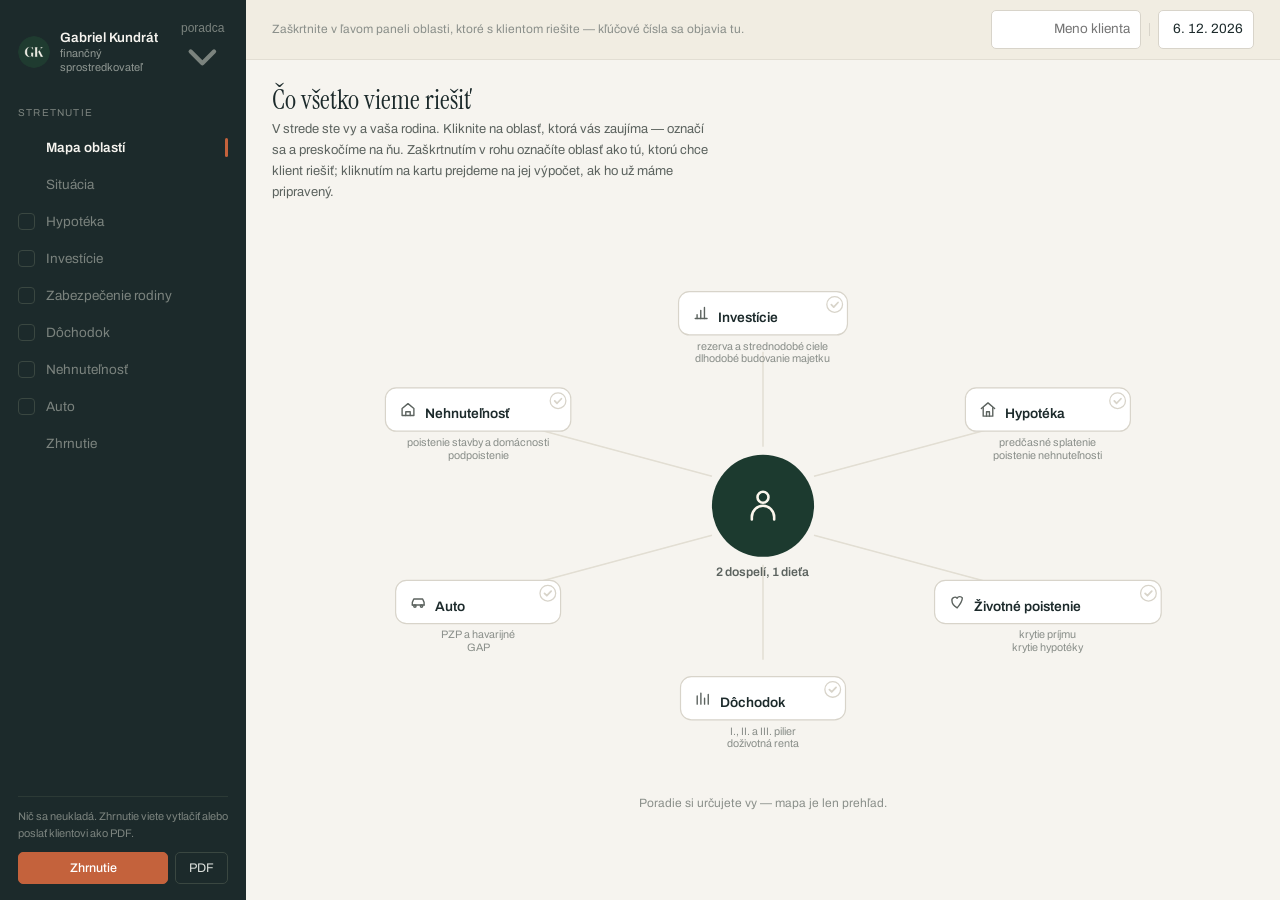
==== commit b5bd259c: "Add files via upload" ====
--- a/poradca-9f9fc8d5/index.html
+++ b/poradca-9f9fc8d5/index.html
@@ -7,164 +7,201 @@
 <meta name="viewport" content="width=device-width, initial-scale=1">
 <title>Finančný plán klienta</title>
 <style>
+/* Písma sú vložené priamo v súbore — appka funguje offline aj pod prísnou CSP.
+   Archivo (premenlivé rezy 100–900) na text, Instrument Serif na nadpisy sekcií. */
+@font-face{font-family:'Archivo';font-style:normal;font-weight:100 900;font-stretch:100%;font-display:swap;
+  src:url(archivo-ext.woff2) format('woff2');unicode-range:U+0100-02BA, U+02BD-02C5, U+02C7-02CC, U+02CE-02D7, U+02DD-02FF, U+0304, U+0308, U+0329, U+1D00-1DBF, U+1E00-1E9F, U+1EF2-1EFF, U+2020, U+20A0-20AB, U+20AD-20C0, U+2113, U+2C60-2C7F, U+A720-A7FF;}
+@font-face{font-family:'Archivo';font-style:normal;font-weight:100 900;font-stretch:100%;font-display:swap;
+  src:url(archivo-lat.woff2) format('woff2');unicode-range:U+0000-00FF, U+0131, U+0152-0153, U+02BB-02BC, U+02C6, U+02DA, U+02DC, U+0304, U+0308, U+0329, U+2000-206F, U+20AC, U+2122, U+2191, U+2193, U+2212, U+2215, U+FEFF, U+FFFD;}
+@font-face{font-family:'Instrument Serif';font-style:normal;font-weight:400;font-display:swap;
+  src:url(serif-ext.woff2) format('woff2');unicode-range:U+0100-02BA, U+02BD-02C5, U+02C7-02CC, U+02CE-02D7, U+02DD-02FF, U+0304, U+0308, U+0329, U+1D00-1DBF, U+1E00-1E9F, U+1EF2-1EFF, U+2020, U+20A0-20AB, U+20AD-20C0, U+2113, U+2C60-2C7F, U+A720-A7FF;}
+@font-face{font-family:'Instrument Serif';font-style:normal;font-weight:400;font-display:swap;
+  src:url(serif-lat.woff2) format('woff2');unicode-range:U+0000-00FF, U+0131, U+0152-0153, U+02BB-02BC, U+02C6, U+02DA, U+02DC, U+0304, U+0308, U+0329, U+2000-206F, U+20AC, U+2122, U+2191, U+2193, U+2212, U+2215, U+FEFF, U+FFFD;}
+
 :root{
   color-scheme: light;
-  --surface-1:#fcfcfb; --page:#f4f4f1; --card:#ffffff;
-  --ink:#0b0b0b; --ink-2:#52514e; --muted:#898781;
-  --grid:#e1e0d9; --axis:#c3c2b7; --border:rgba(11,11,11,.10);
-  --s1:#2a78d6; --s2:#eb6834; --s3:#1baf7a; --s4:#eda100; --s5:#e87ba4; --s6:#4a3aa7;
-  --good:#0ca30c; --good-ink:#006300; --warn:#fab219; --crit:#d03b3b;
-  --r:14px;
-  --logo-bg:#0b0b0b; --logo-ink:#ffffff;
+  /* Paleta prevzatá z návrhu (Claude Design, poradca-1b) */
+  --page:#F6F4EF;        /* pozadie aplikácie */
+  --card:#FFFFFF;        /* karty a vstupy */
+  --surface-1:#F1EDE2;   /* jemné plochy, pruh s číslami */
+  --ink:#1C2A2B; --ink-2:#5C635F; --muted:#8A8F8A; --muted-2:#A8ADA8;
+  --grid:#E2DED3; --axis:#D8D4CA; --border:#E2DED3;
+  --s1:#1C4045;          /* hlavná — teal */
+  --s2:#C4623C;          /* dôraz — terakota */
+  --s3:#4A7C59;          /* rast, výnos — zelená */
+  --s4:#8A6A1E;          /* upozornenie — zlatohnedá */
+  --s5:#153336; --s6:#2F5C3D;
+  --good:#4A7C59; --good-ink:#2F5C3D; --warn:#8A6A1E; --crit:#8A2F1E;
+  --ok-bg:#EDF1EE; --warn-bg:#F7F1E3; --bad-bg:#F9E9E6;
+  /* tmavý bočný panel */
+  --nav:#1C2A2B; --nav-ink:#DCE0DC; --nav-muted:#7B837E; --nav-line:#2C3A36;
+  --nav-hover:#31403A; --nav-box:#26332F; --nav-border:#3A4741;
+  --r:8px;               /* jemnejšie rohy než predtým */
+  --logo-bg:#1C2A2B; --logo-ink:#F6F4EF;
+  --font:'Archivo',system-ui,-apple-system,'Segoe UI',sans-serif;
+  --font-nad:'Instrument Serif',Georgia,serif;
 }
 *{box-sizing:border-box}
 html,body{margin:0;padding:0}
 body{
   background:var(--page); color:var(--ink);
-  font:15px/1.5 system-ui,-apple-system,"Segoe UI",sans-serif;
+  font:14px/1.55 var(--font);
   -webkit-font-smoothing:antialiased;
 }
+::-webkit-scrollbar{width:9px;height:9px}
+::-webkit-scrollbar-thumb{background:#D3CFC4;border-radius:9px}
 .wrap{max-width:1080px;margin:0 auto;padding:0 20px 80px}
 
-/* ---------- HLAVIČKA + LIŠTA MODULOV ---------- */
-header.top{
-  position:sticky;top:0;z-index:50;background:rgba(252,252,251,.92);
-  backdrop-filter:blur(10px);border-bottom:1px solid var(--border);
-}
-.brand{max-width:1080px;margin:0 auto;padding:10px 20px 0;display:flex;align-items:center;gap:12px;flex-wrap:wrap}
-.brand h1{font-size:17px;margin:0;font-weight:650;letter-spacing:-.01em}
-.brand .meta{font-size:13px;color:var(--muted)}
-.brand .spacer{flex:1 1 auto}
-
-/* logo poradcu */
-.logo{display:flex;align-items:center;gap:9px;flex:0 0 auto}
+/* ---------- ROZLOŽENIE: bočný panel + plocha ---------- */
+.app{display:flex;height:100vh;overflow:hidden}
+.nav{
+  width:246px;flex:0 0 246px;background:var(--nav);color:var(--nav-ink);
+  display:flex;flex-direction:column;padding:18px 0 16px;position:relative
+}
+.nav-top{display:flex;align-items:center;gap:10px;padding:0 18px 18px}
+.logo{display:flex;align-items:center;gap:10px}
+.nav .logo{flex:1;min-width:0}
 .logo .mark{
-  width:32px;height:32px;border-radius:9px;background:var(--logo-bg);color:var(--logo-ink);
-  display:flex;align-items:center;justify-content:center;font-size:13px;font-weight:700;
-  letter-spacing:.02em;flex:0 0 auto
-}
-.logo .mark.img{background:transparent !important;border-radius:50%}
+  width:32px;height:32px;flex:0 0 auto;border-radius:50%;display:flex;align-items:center;justify-content:center;
+  font-size:11.5px;font-weight:700;letter-spacing:.03em;overflow:hidden
+}
 .logo .mark img{width:100%;height:100%;object-fit:contain;border-radius:50%;display:block}
-.logo .nm{line-height:1.2}
-.logo .nm b{display:block;font-size:14.5px;font-weight:650;letter-spacing:-.01em}
-.logo .nm small{display:block;font-size:11.5px;color:var(--muted)}
-
-/* nenápadný prepínač poradcu */
-.who{position:relative;flex:0 0 auto}
-.who>button{
-  display:flex;align-items:center;gap:7px;background:transparent;border:1px solid transparent;
-  border-radius:9px;padding:6px 9px;font:inherit;font-size:12.5px;color:var(--muted);cursor:pointer;transition:.13s
-}
-.who>button:hover{border-color:var(--border);color:var(--ink-2);background:var(--card)}
-.who>button svg{width:13px;height:13px}
-.who .menu{
-  position:absolute;right:0;top:calc(100% + 6px);min-width:238px;background:var(--card);
-  border:1px solid var(--border);border-radius:12px;box-shadow:0 10px 34px rgba(11,11,11,.13);
-  padding:6px;z-index:60
-}
-.who .menu .hd{font-size:11px;color:var(--muted);padding:7px 10px 5px;font-weight:600;letter-spacing:.04em;text-transform:uppercase}
-.who .menu button{
-  width:100%;display:flex;align-items:center;gap:10px;background:transparent;border:0;border-radius:9px;
-  padding:8px 10px;font:inherit;font-size:14px;text-align:left;cursor:pointer;color:var(--ink)
-}
-.who .menu button:hover{background:var(--surface-1)}
-.who .menu button.sel{background:#eef4fd;color:var(--s1);font-weight:600}
-.who .menu .mk{
-  width:26px;height:26px;border-radius:8px;display:flex;align-items:center;justify-content:center;
-  font-size:11px;font-weight:700;flex:0 0 auto
-}
-.who .menu .mk.img{background:transparent !important}
-.who .menu .mk img{width:100%;height:100%;object-fit:contain;border-radius:50%;display:block}
-.who .menu .empty{padding:9px 10px;font-size:12px;color:var(--muted);line-height:1.45}
-.modules{max-width:1080px;margin:0 auto;padding:8px 20px 10px;display:flex;gap:8px;overflow-x:auto;scrollbar-width:thin}
-.mod{
-  flex:0 0 auto;display:flex;align-items:center;gap:8px;cursor:pointer;
-  background:var(--card);border:1px solid var(--border);border-radius:999px;
-  padding:7px 13px 7px 9px;font-size:13.5px;font-weight:550;color:var(--ink-2);
-  transition:.15s;white-space:nowrap;
-}
-.mod:hover{border-color:var(--axis)}
-.mod .ic{width:20px;height:20px;flex:0 0 auto;color:var(--muted)}
-.mod .dot{width:8px;height:8px;border-radius:50%;background:var(--grid);flex:0 0 auto}
-.mod.on{background:#eef4fd;border-color:#bcd6f6;color:var(--s1)}
-.mod.on .ic{color:var(--s1)}
-.mod.on .dot{background:var(--good)}
-.mod.ready{color:var(--ink)}
-.mod.ready .ic{color:var(--ink-2)}
-
-
-
-/* ---------- ŽIVOTNÉ POISTENIE ---------- */
-.balicky{display:grid;grid-template-columns:repeat(3,1fr);gap:14px}
-@media(max-width:800px){.balicky{grid-template-columns:1fr}}
-.bal{
-  position:relative;border:1.5px solid var(--border);border-radius:13px;padding:18px 17px 16px;
-  background:var(--surface-1);cursor:pointer;transition:.15s;outline:none
-}
-.bal:hover{border-color:var(--axis)}
-.bal:focus-visible{border-color:var(--s1);box-shadow:0 0 0 3px #dbe9fb}
-.bal.on{border-color:var(--s1);background:#f6f9fe;box-shadow:0 0 0 1px var(--s1) inset}
-.bal .odp{
-  position:absolute;top:-9px;left:17px;background:var(--s1);color:#fff;font-size:10.5px;font-weight:650;
-  padding:3px 9px;border-radius:999px;letter-spacing:.03em;text-transform:uppercase
-}
-.bal .bt{font-size:19px;font-weight:680;letter-spacing:-.02em}
-.bal .bp{font-size:12.5px;color:var(--muted);margin-bottom:12px}
-.bal .bc{font-size:27px;font-weight:660;letter-spacing:-.025em;font-variant-numeric:tabular-nums}
-.bal.on .bc{color:var(--s1)}
-.bal .bm{font-size:11.5px;color:var(--muted);margin-bottom:10px}
-.bal p{margin:0;font-size:12.5px;color:var(--ink-2);line-height:1.45}
-.w2.skryt{display:none}
-
-table.kt{width:100%;border-collapse:collapse;font-size:14px}
-table.kt th{
-  text-align:left;font-size:11.5px;text-transform:uppercase;letter-spacing:.04em;color:var(--muted);
-  font-weight:600;padding:10px 12px 7px;border-bottom:1px solid var(--border)
-}
-table.kt th:not(:first-child),table.kt td:not(:first-child){text-align:right;font-variant-numeric:tabular-nums}
-table.kt td{padding:10px 12px;border-bottom:1px solid var(--grid)}
-table.kt tbody tr:last-child td{border-bottom:0}
-table.kt td:first-child{font-weight:550}
-table.kt td span{display:block;font-size:11.5px;color:var(--muted);font-weight:400;margin-top:2px}
-table.kt tbody tr:hover{background:var(--surface-1)}
-
-.scenare{display:grid;grid-template-columns:repeat(auto-fit,minmax(280px,1fr));gap:12px}
-.scen{border:1px solid var(--border);border-radius:12px;padding:15px;background:var(--surface-1)}
-.scen .st{font-weight:650;font-size:15px;margin-bottom:11px}
-.scen .sb{margin-bottom:10px}
-.scen .sb:last-child{margin-bottom:0}
-.scen .sb p{margin:5px 0 0;font-size:13px;line-height:1.45;color:var(--ink-2)}
-.scen .tag{
-  display:inline-block;font-size:10.5px;font-weight:650;text-transform:uppercase;letter-spacing:.04em;
-  padding:2px 8px;border-radius:999px
-}
-.scen .tag.bad{background:#fbeded;color:#7d1f1f}
-.scen .tag.ok{background:#edf8ed;color:#0a4f0a}
-
-
-
-
-
-
-/* ---------- PRIEBEŽNÝ PRUH S KĽÚČOVÝMI ČÍSLAMI ---------- */
+.logo .mark.img{background:transparent !important}
+.logo .nm{line-height:1.25;min-width:0}
+.logo .nm b{display:block}
+.logo .nm small{display:block}
+.nav .logo .mark{width:32px;height:32px;border-radius:50%;font-size:11.5px;background:#F6F4EF;color:#1C2A2B}
+.nav .logo .nm b{font-size:13.5px;font-weight:600;color:#F6F4EF}
+.nav .logo .nm small{font-size:11px;color:#8F9792}
+.nav-who{
+  background:transparent;border:0;color:var(--nav-muted);font-size:12px;cursor:pointer;padding:4px 2px;
+  flex:0 0 auto;line-height:1
+}
+.nav-who:hover{color:#F6F4EF}
+.nav .menu{
+  position:absolute;left:12px;right:12px;top:58px;background:var(--nav-box);border:1px solid var(--nav-border);
+  border-radius:7px;padding:5px;z-index:60;box-shadow:none
+}
+.nav .menu .hd{font-size:10px;letter-spacing:.1em;text-transform:uppercase;color:var(--nav-muted);padding:6px 9px 4px;font-weight:500}
+.nav .menu button{
+  width:100%;display:flex;align-items:center;gap:9px;background:transparent;border:0;border-radius:5px;
+  padding:7px 9px;font:inherit;font-size:13px;text-align:left;cursor:pointer;color:var(--nav-ink)
+}
+.nav .menu button:hover{background:var(--nav-hover)}
+.nav .menu button.sel{color:#F6F4EF;font-weight:600}
+.nav .menu .mk{width:22px;height:22px;border-radius:50%;background:#43504B;color:#F6F4EF;
+  display:flex;align-items:center;justify-content:center;font-size:9.5px;font-weight:700;flex:0 0 auto}
+.nav .menu .mk img{width:100%;height:100%;object-fit:contain;border-radius:50%;display:block}
+.nav .menu .mk.img{background:transparent !important}
+.nav .menu .empty{padding:8px 9px;font-size:11.5px;color:var(--nav-muted);line-height:1.45}
+
+.nav-hd{font-size:10px;letter-spacing:.12em;text-transform:uppercase;color:var(--nav-muted);padding:0 18px 9px}
+.nav-kroky{display:flex;flex-direction:column}
+.krok{
+  display:flex;align-items:center;gap:11px;padding:9px 18px;cursor:pointer;font-size:13.5px;line-height:1.3;
+  background:transparent;border:0;color:var(--nav-ink);text-align:left;width:100%;font-family:inherit
+}
+.krok:hover{background:#22302C}
+.krok .kchk{
+  width:17px;height:17px;border-radius:4px;flex:0 0 auto;display:flex;align-items:center;justify-content:center;
+  font-size:10px;font-weight:700;border:1.5px solid var(--nav-border);background:transparent;color:transparent;
+  padding:0;cursor:pointer;transition:.13s
+}
+.krok .kchk:hover{border-color:var(--nav-muted)}
+.krok.ozn .kchk{background:var(--s2);border-color:var(--s2);color:#fff}
+.krok .kchk svg{width:11px;height:11px}
+.krok .kn{flex:1;color:var(--nav-muted)}
+.krok.on .kn{color:#F6F4EF;font-weight:600}
+.krok.ozn .kn{color:var(--nav-ink)}
+.krok .rail{width:3px;height:19px;border-radius:2px;background:transparent;flex:0 0 auto}
+.krok.on .rail{background:var(--s2)}
+.krok .kbez{width:17px;flex:0 0 auto}
+
+.nav-pata{margin-top:auto;padding:16px 18px 0;display:flex;flex-direction:column;gap:11px}
+.nav-line{height:1px;background:var(--nav-line)}
+.nav-pata p{margin:0;font-size:11px;color:var(--nav-muted);line-height:1.5}
+.nav-btns{display:flex;gap:7px}
+.nb{
+  flex:0 0 auto;text-align:center;font-size:12.5px;padding:8px 13px;border-radius:5px;cursor:pointer;
+  background:transparent;border:1px solid var(--nav-border);color:var(--nav-ink);font-family:inherit
+}
+.nb:hover{border-color:var(--nav-muted)}
+.nb.prim{flex:1;background:var(--s2);border-color:var(--s2);color:#fff;font-weight:500}
+.nb.prim:hover{background:#B0552F;border-color:#B0552F}
+
+.main{flex:1;min-width:0;display:flex;flex-direction:column}
+.obrazovky{flex:1;min-height:0;overflow:auto}
+.obr{display:none;margin:0;padding:24px 26px 44px;max-width:1120px;scroll-margin-top:0}
+.obr.on{display:block}
+.obr .card{border:0;background:transparent;padding:0}
+.obr .card + .card{margin-top:26px;border-top:1px solid var(--grid);padding-top:24px}
+
+/* ---------- PRUH S KĽÚČOVÝMI ČÍSLAMI ---------- */
 .pruh-wrap{
-  max-height:0;overflow:hidden;transition:max-height .22s ease;
-  border-top:1px solid transparent
-}
-.pruh-wrap.on{max-height:52px;border-top-color:var(--grid)}
-.pruh{
-  max-width:1080px;margin:0 auto;padding:8px 20px;display:flex;gap:26px;align-items:baseline;
-  overflow-x:auto;scrollbar-width:none;white-space:nowrap
-}
-.pruh::-webkit-scrollbar{display:none}
+  display:flex;gap:20px;align-items:center;padding:10px 26px;flex:0 0 auto;
+  border-bottom:1px solid var(--grid);background:var(--surface-1);overflow-x:auto;white-space:nowrap
+}
+.pruh-wrap::-webkit-scrollbar{display:none}
+.pruh{display:flex;gap:22px;align-items:baseline;flex:1 1 auto}
 .pruh .pi{display:flex;gap:7px;align-items:baseline;flex:0 0 auto}
-.pruh .pk{font-size:11.5px;color:var(--muted);font-weight:550}
-.pruh .pv{font-size:14.5px;font-weight:660;letter-spacing:-.015em;font-variant-numeric:tabular-nums}
+.pruh .pk{font-size:11.5px;color:var(--muted)}
+.pruh .pv{font-size:15px;font-weight:600;font-variant-numeric:tabular-nums}
 .pruh .pv.a{color:var(--s1)}
 .pruh .pv.b{color:var(--s2)}
 .pruh .pv.c{color:var(--good-ink)}
-.pruh .sep{width:1px;height:15px;background:var(--grid);flex:0 0 auto;align-self:center}
-@media print{ .pruh-wrap{display:none} }
+.pruh .sep{display:none}
+.pruh-wrap.prazdny .pruh::before{content:'Zaškrtnite v ľavom paneli oblasti, ktoré s klientom riešite — kľúčové čísla sa objavia tu.';font-size:12px;color:var(--muted)}
+.pruh-klient{display:flex;gap:8px;align-items:center;flex:0 0 auto}
+.pruh-klient input{
+  width:auto;border:0;background:transparent;padding:3px 5px;font-size:11.5px;color:var(--muted);
+  text-align:right;border-radius:4px
+}
+.pruh-klient input:hover{background:#EAE5D8}
+.pruh-klient input:focus{outline:1px solid var(--axis);color:var(--ink);background:var(--card)}
+.pruh-klient #iKlient{width:150px}
+.pruh-klient #iDatum{width:96px}
+.pruh-klient .sep{width:1px;height:13px;background:var(--axis)}
+
+@media(max-width:900px){
+  .app{flex-direction:column;height:auto;overflow:visible}
+  .nav{width:auto;flex:0 0 auto;flex-direction:row;flex-wrap:wrap;padding:12px 16px;gap:10px;align-items:center}
+  .nav-hd,.nav-pata p{display:none}
+  .nav-kroky{flex-direction:row;overflow-x:auto;flex:1 1 100%;gap:4px}
+  .krok{padding:7px 10px;border-radius:6px}
+  .krok .rail{display:none}
+  .nav-pata{margin:0;padding:0}
+  .nav .menu{left:16px;right:auto;width:230px}
+  .obrazovky{overflow:visible}
+}
+@media print{
+  .app{display:block;height:auto;overflow:visible}
+  .nav,.pruh-klient{display:none !important}
+  .obrazovky{overflow:visible}
+  .obr{display:block !important;padding:0;page-break-after:always}
+  .obr:last-child{page-break-after:auto}
+}
+
+/* checkbox v lište oddelený od názvu */
+.mod{padding:5px 13px 5px 7px;gap:0}
+.mod .mchk{
+  width:26px;height:26px;border:0;background:transparent;padding:0;margin-right:5px;cursor:pointer;
+  display:flex;align-items:center;justify-content:center;border-radius:7px;flex:0 0 auto
+}
+.mod .mchk svg{
+  width:15px;height:15px;color:var(--axis);border:1.5px solid var(--axis);border-radius:5px;
+  padding:1.5px;transition:.13s;background:var(--card)
+}
+.mod .mchk:hover svg{border-color:var(--s1);color:var(--s1)}
+.mod.on .mchk svg{color:#fff;background:var(--s1);border-color:var(--s1)}
+.mod .mtxt{display:flex;align-items:center;gap:8px;cursor:pointer;padding:2px 0}
+.mod .mtxt:hover{color:var(--s1)}
+.mod .dot{display:none}
+.mod.mapbtn{padding:5px 13px}
+.mod.mapbtn .mtxt{padding:2px 0}
+.mapa .nchk-off{fill:var(--card);stroke:var(--axis);stroke-width:1.3}
+.mapa .nzchk{cursor:pointer}
+.mapa .nzchk:hover .nchk-off{stroke:var(--s1)}
+
 
 /* ---------- DVOJSTĹPEC: vstupy + rámec ---------- */
 .split{display:grid;grid-template-columns:minmax(0,1.25fr) minmax(320px,1fr);gap:28px;align-items:start}
@@ -201,6 +238,38 @@
 .rbody{padding:2px 2px 24px}
 .rbody .sub{margin-bottom:16px}
 
+
+/* informatívne bloky — nenápadné */
+details.rozb.info summary{padding:11px 2px}
+details.rozb.info .rn{font-size:13.5px;font-weight:550;color:var(--ink-2)}
+details.rozb.info .rz{font-size:12px}
+details.rozb.info .rs{width:14px;height:14px}
+details.rozb.info[open] .rn{color:var(--ink)}
+
+/* predajné bloky — výrazné tlačidlá */
+details.rozb.cta{border-bottom:0;margin-top:12px}
+details.rozb.cta>summary{
+  background:var(--surface-1);border:1.5px solid var(--axis);border-radius:12px;padding:15px 17px;
+  transition:.14s;align-items:center
+}
+details.rozb.cta>summary:hover{background:#EDEAE0;border-color:var(--s1)}
+details.rozb.cta[open]>summary{border-radius:12px 12px 0 0;border-bottom-color:transparent;background:#EDEAE0}
+details.rozb.cta .rikon{
+  width:34px;height:34px;border-radius:9px;background:var(--s1);color:#fff;flex:0 0 auto;
+  display:flex;align-items:center;justify-content:center;margin-right:2px
+}
+details.rozb.cta .rikon svg{width:19px;height:19px}
+details.rozb.cta .rn{font-size:16px;font-weight:660;color:var(--s1)}
+details.rozb.cta .rz{font-size:12.5px;color:var(--ink-2)}
+details.rozb.cta .rs{width:18px;height:18px;color:var(--s1)}
+details.rozb.cta .rbody{
+  border:1.5px solid var(--axis);border-top:0;border-radius:0 0 12px 12px;padding:4px 17px 20px;background:var(--card)
+}
+@media(max-width:620px){
+  details.rozb.cta>summary{flex-wrap:wrap}
+  details.rozb.cta .rz{flex-basis:100%;margin-left:36px}
+}
+
 /* ---------- ROZBAĽOVACIA SEKCIA ---------- */
 details.seksek{padding:0}
 details.seksek>summary{
@@ -225,19 +294,133 @@
 .pasik .l i{display:inline-block;width:11px;height:11px;border-radius:3px;margin-right:6px;vertical-align:-1px}
 .pasik .l b{font-variant-numeric:tabular-nums}
 
-/* ---------- BULLET CHART ---------- */
-#bullet svg{display:block;width:100%;height:auto;overflow:visible}
-.bl-nazov{font-size:13.5px;font-weight:600;fill:var(--ink)}
-.bl-pozn{font-size:11px;fill:var(--muted)}
-.bl-bg{fill:var(--surface-1);stroke:var(--grid);stroke-width:1}
-.bl-pasmo{fill:var(--axis);opacity:.30}
-.bl-pruh{fill:var(--s1)}
-.bl-pruh.b2{opacity:.5}
-.bl-bod{fill:var(--s1);stroke:var(--card);stroke-width:2}
-.bl-bod.b2{opacity:.5}
-.bl-hod{font-size:12px;fill:var(--ink);font-variant-numeric:tabular-nums;font-weight:550}
-.bl-hod.pod{fill:var(--s2)}
-@media(max-width:700px){ #bullet svg{min-width:660px} #bullet{overflow-x:auto} }
+
+/* ---------- SCENÁRE ---------- */
+.scenare{display:grid;grid-template-columns:repeat(auto-fit,minmax(280px,1fr));gap:12px}
+.scen{border:1px solid var(--border);border-radius:8px;padding:15px 16px;background:var(--card)}
+.scen .st{font-weight:650;font-size:15px;margin-bottom:11px;background:none;padding:0;border-radius:0;display:block;letter-spacing:0}
+.scen .sb{margin-bottom:10px}
+.scen .sb:last-child{margin-bottom:0}
+.scen .sb p{margin:5px 0 0;font-size:13px;line-height:1.45;color:var(--ink-2)}
+.scen .tag{display:inline-block;font-size:10.5px;font-weight:650;text-transform:uppercase;letter-spacing:.04em;padding:2px 8px;border-radius:999px}
+.scen .tag.bad{background:var(--bad-bg);color:#8A2F1E}
+.scen .tag.ok{background:var(--ok-bg);color:#2F5C3D}
+
+/* ---------- TABUĽKA KRYTÍ ---------- */
+table.kt{width:100%;border-collapse:collapse;font-size:13.5px}
+table.kt th{
+  text-align:left;font-size:10.5px;text-transform:uppercase;letter-spacing:.1em;color:var(--muted);
+  font-weight:600;padding:9px 12px 7px;border-bottom:1px solid var(--border)
+}
+table.kt th:not(:first-child),table.kt td:not(:first-child){text-align:right;font-variant-numeric:tabular-nums}
+table.kt td{padding:10px 12px;border-bottom:1px solid var(--grid);vertical-align:top}
+table.kt tbody tr:last-child td{border-bottom:0}
+table.kt td:first-child{font-weight:550}
+table.kt td span{display:block;font-size:11px;color:var(--muted);font-weight:400;margin-top:2px}
+
+/* ---------- POROVNANIE BALÍČKOV ---------- */
+table.bt{width:100%;border-collapse:separate;border-spacing:0;font-size:13.5px}
+table.bt thead th{
+  vertical-align:top;text-align:left;padding:16px 15px 14px;background:var(--card);
+  border:1px solid var(--border);border-left:0;position:relative;width:26%;cursor:pointer
+}
+table.bt thead th:first-child{background:transparent;border:0;width:22%;cursor:default}
+table.bt thead th.sel{background:#EAEFEB;border-color:var(--s1);box-shadow:inset 0 0 0 1px var(--s1)}
+table.bt .odp{position:absolute;top:-9px;left:15px;background:var(--s2);color:#fff;font-size:10px;font-weight:700;
+  padding:3px 8px;border-radius:999px;letter-spacing:.03em;text-transform:uppercase}
+table.bt .bn{display:block;font-size:17px;font-weight:600;letter-spacing:-.01em}
+table.bt .bp{display:block;font-size:11.5px;color:var(--muted);margin-bottom:9px}
+table.bt .bc{display:block;font-size:20px;font-weight:600;font-variant-numeric:tabular-nums}
+table.bt th.sel .bc{color:var(--s1)}
+table.bt .bm{display:block;font-size:11px;color:var(--muted);margin-bottom:11px}
+.bvyb{
+  width:100%;padding:7px 0;border-radius:5px;border:1px solid var(--axis);background:var(--card);
+  font:inherit;font-size:12.5px;color:var(--ink-2);cursor:pointer;transition:.13s
+}
+.bvyb:hover{border-color:var(--s1);color:var(--s1)}
+.bvyb.on{background:var(--s1);border-color:var(--s1);color:#fff;font-weight:550}
+table.bt tbody th{
+  text-align:left;font-weight:550;padding:11px 14px 11px 0;border-bottom:1px solid var(--grid);
+  vertical-align:top;font-size:13px
+}
+table.bt tbody th span{display:block;font-size:11px;color:var(--muted);font-weight:400;margin-top:2px}
+table.bt tbody td{
+  padding:11px 15px;border-bottom:1px solid var(--grid);border-left:1px solid var(--border);
+  border-right:1px solid var(--border);font-variant-numeric:tabular-nums;vertical-align:top
+}
+table.bt tbody td.sel{background:#F4F7F4;box-shadow:inset 1px 0 0 var(--s1),inset -1px 0 0 var(--s1)}
+table.bt tbody tr:last-child td.sel{box-shadow:inset 1px 0 0 var(--s1),inset -1px 0 0 var(--s1),inset 0 -1px 0 var(--s1)}
+table.bt tbody td i{display:block;font-style:normal;color:var(--ink-2);margin-top:2px}
+table.bt tbody td em{display:block;margin-top:5px;font-style:normal}
+table.bt tr.pozn td{font-size:10.5px;color:var(--muted);text-transform:uppercase;letter-spacing:.05em;padding:6px 15px}
+@media(max-width:900px){ table.bt{display:block;overflow-x:auto} table.bt thead th{min-width:150px} }
+
+/* stav krytia v tabuľke */
+table.kt td i{display:block;font-style:normal;margin-top:3px}
+.st{font-size:10.5px;font-weight:650;letter-spacing:.02em;padding:2px 7px;border-radius:999px;display:inline-block}
+.st-ok{background:var(--ok-bg);color:#2F5C3D}
+.st-pod{background:var(--warn-bg);color:#7A5C12}
+.st-ne{background:var(--bad-bg);color:#8A2F1E}
+.ktsum{margin-top:14px;font-size:13px;line-height:1.5;padding:11px 14px;border-radius:10px}
+.ktsum.ok{background:var(--ok-bg);color:#2F5C3D}
+.ktsum.warn{background:var(--warn-bg);color:#7A5C12}
+.ktsum b{font-weight:680}
+
+
+table.cas{width:100%;border-collapse:collapse;font-size:13.5px;max-width:520px}
+table.cas th{text-align:left;font-size:11px;text-transform:uppercase;letter-spacing:.04em;color:var(--muted);font-weight:600;padding:8px 10px;border-bottom:1px solid var(--border)}
+table.cas td{padding:8px 10px;border-bottom:1px solid var(--grid);font-variant-numeric:tabular-nums}
+table.cas td:not(:first-child),table.cas th:not(:first-child){text-align:right}
+table.cas tr.teraz{background:#EAEFEB}
+table.cas tr.teraz td{font-weight:650;color:var(--s1)}
+
+
+
+/* ---------- NEHNUTEĽNOSŤ ---------- */
+.podp{background:var(--card);border:1px solid var(--border);border-radius:8px;padding:20px 22px}
+.podp-h{font-size:15px;font-weight:600;margin-bottom:8px}
+.podp p{margin:0;font-size:13.5px;line-height:1.6;color:var(--ink-2);max-width:78ch}
+.podp-pr{display:flex;align-items:center;gap:14px;flex-wrap:wrap;margin-top:16px;
+  background:var(--surface-1);border-radius:7px;padding:14px 16px}
+.podp-pr>div{display:flex;flex-direction:column;gap:2px}
+.podp-pr span{font-size:11px;color:var(--muted);text-transform:uppercase;letter-spacing:.06em}
+.podp-pr b{font-size:19px;font-weight:600;font-variant-numeric:tabular-nums}
+.podp-pr .a{font-size:19px;color:var(--muted);align-self:flex-end;padding-bottom:1px}
+.podp-pr .v b{color:var(--s2)}
+.rizika{display:grid;grid-template-columns:repeat(auto-fit,minmax(270px,1fr));gap:12px}
+.rizika .rzk{border:1px solid var(--border);border-radius:8px;padding:14px 16px;background:var(--card)}
+.rizika .rzk b{display:block;font-size:14px;font-weight:600;margin-bottom:5px}
+.rizika .rzk span{display:block;font-size:12.5px;color:var(--ink-2);line-height:1.5}
+
+/* ---------- AUTO ---------- */
+.autobox{display:grid;grid-template-columns:minmax(0,320px) minmax(0,1fr);gap:26px;align-items:center}
+@media(max-width:820px){.autobox{grid-template-columns:1fr}}
+.autoimg{width:100%;height:auto;display:block}
+.autobtns{display:flex;flex-direction:column;gap:10px}
+.abtn{
+  display:block;border:1px solid var(--axis);border-radius:8px;padding:14px 17px;background:var(--card);
+  text-decoration:none;color:var(--ink);transition:.14s
+}
+.abtn:hover{border-color:var(--s1);background:#F1EFE7;color:var(--ink)}
+.abtn b{display:block;font-size:15px;font-weight:600;color:var(--s1);margin-bottom:3px}
+.abtn span{display:block;font-size:12.5px;color:var(--ink-2);line-height:1.45}
+.abtn.off{cursor:default;opacity:.72}
+.abtn.off:hover{border-color:var(--axis);background:var(--card)}
+
+/* ---------- NÁZORNÉ VEDIERKA ---------- */
+.kyb{display:grid;grid-template-columns:repeat(3,1fr);gap:16px}
+@media(max-width:860px){.kyb{grid-template-columns:1fr}}
+.kb{border:1px solid var(--border);border-radius:8px;padding:16px 17px 15px;background:var(--card);text-align:left}
+.kbimg{width:74px;height:74px;display:block;margin:0 0 8px -6px}
+.kbh{font-size:10.5px;letter-spacing:.1em;text-transform:uppercase;color:var(--muted);font-weight:600}
+.kbn{font-size:17px;font-weight:600;letter-spacing:-.01em;margin:2px 0 6px}
+.kb p{margin:0 0 12px;font-size:12.5px;color:var(--ink-2);line-height:1.5}
+.kbc{border-top:1px solid var(--grid);padding-top:10px}
+.kbc b{display:block;font-size:16px;font-weight:600;font-variant-numeric:tabular-nums}
+.kbc span{display:block;font-size:11.5px;color:var(--muted);margin-top:2px}
+.kbv{font-size:11.5px;color:var(--muted);margin-top:7px}
+.kybpozn{font-size:12.5px;color:var(--ink-2);line-height:1.55;margin-top:14px;background:var(--surface-1);
+  border-left:2px solid var(--axis);border-radius:0 6px 6px 0;padding:11px 14px;max-width:76ch}
 
 /* ---------- ROZKLIKÁVACIE FAKTY ---------- */
 .fakty{border-top:1px solid var(--grid)}
@@ -291,10 +474,10 @@
 .mapa .nic{color:var(--ink-2)}
 .mapa .ntxt{fill:var(--ink);font-size:14px;font-weight:600;dominant-baseline:middle}
 .mapa .nsub{fill:var(--muted);font-size:11px;text-anchor:middle}
-.mapa .nchk{fill:var(--s1)}
+.mapa .nchk{fill:var(--s2)}
 .mapa .node:hover .nbox{stroke:var(--s1);stroke-width:1.6}
 .mapa .node:focus-visible .nbox{stroke:var(--s1);stroke-width:2.4}
-.mapa .node.on .nbox{fill:#eef4fd;stroke:#9cc3f2;stroke-width:1.6}
+.mapa .node.on .nbox{fill:#EAEFEB;stroke:var(--s1);stroke-width:1.6}
 .mapa .node.on .nic{color:var(--s1)}
 .mapa .node.on .ntxt{fill:var(--s1)}
 .mapahint{font-size:12px;color:var(--muted);text-align:center;margin-top:4px}
@@ -305,24 +488,27 @@
 
 /* ---------- SEKCIE ---------- */
 section{margin-top:26px;scroll-margin-top:168px}
-.card{background:var(--card);border:1px solid var(--border);border-radius:var(--r);padding:22px}
-h2{font-size:20px;margin:0 0 4px;letter-spacing:-.015em;font-weight:650}
-h2 .num{color:var(--muted);font-weight:500;margin-right:8px}
-.sub{color:var(--ink-2);font-size:13.5px;margin:0 0 18px;max-width:72ch}
-h3{font-size:14px;margin:0 0 12px;color:var(--ink-2);font-weight:600;text-transform:uppercase;letter-spacing:.04em}
+.card{background:var(--card);border:1px solid var(--border);border-radius:var(--r);padding:24px 26px}
+h2{font-family:var(--font-nad);font-size:27px;font-weight:400;margin:0 0 3px;letter-spacing:0;line-height:1.2}
+h2 .num{color:var(--muted-2);font-weight:400;margin-right:10px;font-size:22px}
+.sub{color:var(--ink-2);font-size:13px;line-height:1.6;margin:0 0 18px;max-width:64ch}
+h3{font-size:10.5px;margin:0 0 10px;color:var(--muted);font-weight:600;text-transform:uppercase;letter-spacing:.12em}
 
 /* ---------- FORMULÁR ---------- */
-.grid{display:grid;gap:14px 18px;align-items:end}
+.grid{display:grid;gap:14px 18px;align-items:start}
+.grid>div>label{min-height:31px;display:flex;align-items:flex-end;line-height:1.35}
+/* ak má riadok posuvníky, polia bez neho si nechajú rovnaké miesto — inputy tak sedia v jednej línii */
+.grid:has(input[type=range])>div:not(:has(input[type=range]))::after{content:"";display:block;height:26px}
 .g2{grid-template-columns:repeat(2,1fr)}
 .g3{grid-template-columns:repeat(3,1fr)}
 .g4{grid-template-columns:repeat(4,1fr)}
 @media(max-width:820px){.g3,.g4{grid-template-columns:repeat(2,1fr)}}
 @media(max-width:560px){.g2,.g3,.g4{grid-template-columns:1fr}}
-label{display:block;font-size:12.5px;color:var(--ink-2);margin-bottom:5px;font-weight:550}
-label .hint{color:var(--muted);font-weight:400}
+label{display:block;font-size:11.5px;color:var(--ink-2);margin-bottom:5px;font-weight:500}
+label .hint{color:var(--muted);font-weight:400;margin-left:.35em}
 input[type=number],input[type=text],select{
-  width:100%;padding:9px 11px;border:1px solid var(--axis);border-radius:9px;
-  background:var(--surface-1);font:inherit;font-size:15px;color:var(--ink);
+  width:100%;padding:8px 10px;border:1px solid var(--axis);border-radius:5px;
+  background:var(--card);font:inherit;font-size:13.5px;color:var(--ink);
   font-variant-numeric:tabular-nums;
 }
 input:focus,select:focus{outline:2px solid var(--s1);outline-offset:-1px;border-color:var(--s1)}
@@ -337,11 +523,12 @@
 input[type=range]{width:100%;accent-color:var(--s1)}
 
 /* ---------- VÝSLEDKY ---------- */
-.hero{display:flex;flex-wrap:wrap;gap:28px;align-items:flex-end;margin:4px 0 20px}
-.hero .big{font-size:44px;font-weight:680;letter-spacing:-.03em;line-height:1}
-.hero .lbl{font-size:13px;color:var(--ink-2);margin-bottom:6px;font-weight:550}
+.hero{display:flex;flex-wrap:wrap;gap:34px;align-items:flex-start;margin:6px 0 20px}
+.hero .big{font-size:38px;font-weight:600;letter-spacing:-.02em;line-height:1.05;font-variant-numeric:tabular-nums}
+.hero .lbl{font-size:12px;color:var(--muted);margin-bottom:6px;font-weight:500}
+.hero .pod{font-size:11.5px;color:var(--muted);margin-top:5px;line-height:1.4;max-width:22ch}
 .tiles{display:grid;grid-template-columns:repeat(auto-fit,minmax(160px,1fr));gap:12px}
-.tile{background:var(--surface-1);border:1px solid var(--border);border-radius:11px;padding:14px 15px}
+.tile{background:var(--card);border:1px solid var(--border);border-radius:6px;padding:13px 14px}
 .tile .k{font-size:12px;color:var(--ink-2);font-weight:550;margin-bottom:6px}
 .tile .v{font-size:23px;font-weight:640;letter-spacing:-.02em;font-variant-numeric:tabular-nums}
 .tile .n{font-size:11.5px;color:var(--muted);margin-top:4px;line-height:1.35}
@@ -350,12 +537,12 @@
 .bar>i{display:block;height:100%;border-radius:4px;background:var(--s1)}
 .note{font-size:12px;color:var(--muted);line-height:1.5;margin-top:14px}
 .flag{
-  display:flex;gap:9px;align-items:flex-start;padding:11px 13px;border-radius:10px;
+  display:flex;gap:9px;align-items:flex-start;padding:11px 13px;border-radius:6px;
   font-size:13px;line-height:1.45;margin-top:14px
 }
-.flag.ok{background:#edf8ed;color:#0a4f0a}
-.flag.warn{background:#fdf5e3;color:#6b4c05}
-.flag.bad{background:#fbeded;color:#7d1f1f}
+.flag.ok{background:var(--ok-bg);color:#2F5C3D}
+.flag.warn{background:var(--warn-bg);color:#7A5C12}
+.flag.bad{background:var(--bad-bg);color:#8A2F1E}
 .flag b{font-weight:620}
 
 /* ---------- GRAF ---------- */
@@ -367,7 +554,7 @@
 .legend{display:flex;gap:16px;flex-wrap:wrap;font-size:12.5px;color:var(--ink-2);margin:8px 0 0}
 .legend i{display:inline-block;width:11px;height:11px;border-radius:3px;margin-right:6px;vertical-align:-1px}
 .tip{
-  position:absolute;pointer-events:none;background:#111;color:#fff;border-radius:9px;
+  position:absolute;pointer-events:none;background:#1C2A2B;color:#fff;border-radius:9px;
   padding:9px 11px;font-size:12.5px;line-height:1.5;white-space:nowrap;opacity:0;
   transition:opacity .1s;z-index:10;font-variant-numeric:tabular-nums;box-shadow:0 4px 16px rgba(0,0,0,.2)
 }
@@ -378,7 +565,7 @@
 /* ---------- ROZBALENIE ---------- */
 .ask{
   display:flex;align-items:center;justify-content:space-between;gap:16px;flex-wrap:wrap;
-  background:#f6f9fe;border:1px solid #d6e5f8;border-radius:12px;padding:16px 18px;margin-top:22px
+  background:#F1EFE7;border:1px solid var(--axis);border-radius:12px;padding:16px 18px;margin-top:22px
 }
 .ask p{margin:0;font-size:14.5px;font-weight:550;max-width:62ch}
 .ask small{display:block;font-weight:400;color:var(--ink-2);margin-top:3px;font-size:12.5px}
@@ -397,7 +584,7 @@
   background:var(--surface-1);transition:.15s;position:relative
 }
 .area:hover{border-color:var(--axis)}
-.area.on{border-color:#bcd6f6;background:#f6f9fe}
+.area.on{border-color:var(--s1);background:#F1EFE7}
 .area .h{display:flex;align-items:center;gap:9px;margin-bottom:7px;padding-right:26px;min-height:22px}
 .area .ic{width:22px;height:22px;color:var(--ink-2);flex:0 0 auto}
 .area.on .ic{color:var(--s1)}
@@ -414,6 +601,7 @@
 /* ---------- ZHRNUTIE ---------- */
 #sumBox{font-size:14px;line-height:1.6}
 #sumBox ul{margin:8px 0 0;padding-left:20px}
+#sumBox .sumhd{font-family:var(--font-nad);font-size:21px;margin:0 0 14px;color:var(--ink)}
 #sumBox li{margin-bottom:5px}
 .sumfoot{margin-top:18px;padding-top:14px;border-top:1px solid var(--border);font-size:13px;color:var(--ink-2);display:flex;gap:10px;align-items:center;flex-wrap:wrap}
 .sumfoot .mk{width:30px;height:30px;border-radius:9px;background:var(--logo-bg);color:var(--logo-ink);display:flex;align-items:center;justify-content:center;font-size:12px;font-weight:700}
@@ -424,52 +612,66 @@
 @media print{
   body{background:#fff}
   header.top,.ask,.btn,.noprint,#sec-mapa{display:none !important}
-  .card{border:1px solid #ddd;break-inside:avoid;page-break-inside:avoid}
+  .card{border:1px solid var(--grid);break-inside:avoid;page-break-inside:avoid}
   section{margin-top:14px}
 }
 </style>
 </head>
 <body>
 
-<header class="top">
-  <div class="brand">
+<div class="app">
+
+<aside class="nav noprint">
+  <div class="nav-top">
     <div class="logo" id="logoBox"></div>
-    <div>
-      <h1>Finančný plán klienta</h1>
-      <span class="meta">orientačné prepočty · parametre platné k 08/2026</span>
-    </div>
-    <div class="spacer"></div>
-    <div class="who" id="who">
-      <button id="whoBtn" type="button" aria-haspopup="menu" aria-expanded="false"></button>
-      <div class="menu hidden" id="whoMenu" role="menu"></div>
-    </div>
+    <button class="nav-who" id="whoBtn" type="button" aria-haspopup="menu" aria-expanded="false" title="Prepnúť poradcu">▾</button>
   </div>
-  <div class="modules" id="modules"></div>
-  <div class="pruh-wrap" id="pruhWrap" aria-live="polite"><div class="pruh" id="pruh"></div></div>
-</header>
-
-<div class="wrap">
+  <div class="menu hidden" id="whoMenu" role="menu"></div>
+
+  <div class="nav-hd">Stretnutie</div>
+  <nav class="nav-kroky" id="kroky"></nav>
+
+  <div class="nav-pata">
+    <div class="nav-line"></div>
+    <p>Nič sa neukladá. Zhrnutie viete vytlačiť alebo poslať klientovi ako PDF.</p>
+    <div class="nav-btns">
+      <button class="nb prim" id="btnSum" type="button">Zhrnutie</button>
+      <button class="nb" id="btnPrint" type="button">PDF</button>
+    </div>
+  </div>
+</aside>
+
+<main class="main">
+  <div class="pruh-wrap on" id="pruhWrap">
+    <div class="pruh" id="pruh"></div>
+    <div class="pruh-klient noprint">
+      <input type="text" id="iKlient" placeholder="Meno klienta" spellcheck="false" aria-label="Meno klienta">
+      <span class="sep"></span>
+      <input type="text" id="iDatum" aria-label="Dátum stretnutia">
+    </div>
+  </div>
+  <div class="obrazovky" id="obrazovky">
 
 <!-- 0. MAPA -->
-<section id="sec-mapa">
+<section id="sec-mapa" class="obr">
   <div class="card">
     <h2>Čo všetko vieme riešiť</h2>
     <p class="sub">V strede ste vy a vaša rodina. Kliknite na oblasť, ktorá vás zaujíma — označí sa a preskočíme na ňu.
-       Nemusíme prejsť všetko naraz; vybrané oblasti sa zapíšu do zhrnutia ako ďalšie kroky.
-       Ďalším kliknutím výber zrušíte.</p>
+       Zaškrtnutím v rohu označíte oblasť ako tú, ktorú chce klient riešiť; kliknutím na kartu prejdeme na jej výpočet,
+       ak ho už máme pripravený.</p>
     <div id="mapa" class="mapa"></div>
-    <div class="mapahint">Mapa je len prehľad — poradie si určujete vy. Kliknutím oblasť označíte, ďalším kliknutím odznačíte.</div>
+    <div class="mapahint">Poradie si určujete vy — mapa je len prehľad.</div>
   </div>
 </section>
 
 <!-- 1. SITUÁCIA + ÚVEROVÝ RÁMEC -->
-<section id="sec-vstup">
+<section id="sec-vstup" class="obr">
   <div class="card">
-    <h2><span class="num">1</span>Vaša situácia a úverový rámec</h2>
-    <p class="sub">Zadajte pár čísel — rámec vpravo sa prepočítava okamžite. Nič sa nikam neukladá.</p>
-
-    <div class="split">
-      <div class="splitL">
+    <h2><span class="num">1</span>Vaša situácia</h2>
+    <p class="sub">Zadajte pár čísel. Z nich vychádzajú všetky ďalšie prepočty — hypotéka, poistenie aj dôchodok. Nič sa nikam neukladá.</p>
+
+    <div style="max-width:860px">
+      <div>
         <h3>Domácnosť</h3>
         <div class="grid g2">
           <div>
@@ -511,9 +713,27 @@
             <label>Zostatky úverov + limity <span class="hint">kreditky, prečerpanie</span></label>
             <div class="inline"><input type="number" id="iZost" value="0" min="0" step="100"><span class="suffix">€</span></div>
           </div>
+          <div>
+            <label>Mesačné výdavky domácnosti <span class="hint">bez splátok úverov</span></label>
+            <div class="inline"><input type="number" id="iVyd" value="1400" min="0" step="50"><span class="suffix">€</span></div>
+          </div>
         </div>
 
-        <h3 style="margin-top:22px">Nehnuteľnosť</h3>
+      </div>
+
+    </div>
+  </div>
+</section>
+
+<!-- 2. HYPOTÉKA -->
+<section id="sec-hypo" class="obr">
+  <div class="card">
+    <h2><span class="num">2</span>Vaša hypotéka</h2>
+    <p class="sub">Najprv koľko vám banka požičia, potom koľko to bude stáť. Podrobnosti si rozkliknite nižšie.</p>
+
+    <div class="split">
+      <div class="splitL">
+    <h3>Nehnuteľnosť</h3>
         <div class="grid g2">
           <div>
             <label>Hodnota nehnuteľnosti</label>
@@ -532,8 +752,46 @@
             </select>
           </div>
         </div>
-      </div>
-
+
+    <h3 style="margin-top:24px">Parametre úveru</h3>
+    <div class="grid g3">
+      <div>
+        <label>Výška hypotéky <span class="hint" id="hNeed"></span></label>
+        <div class="inline"><input type="number" id="iSuma" value="144000" min="5000" step="1000"><span class="suffix">€</span></div>
+        <input type="range" id="rSuma" min="10000" max="400000" step="1000" value="144000" style="margin-top:10px">
+      </div>
+      <div>
+        <label>Úroková sadzba</label>
+        <div class="inline"><input type="number" id="iSadz" value="3.6" min="0.1" max="12" step="0.01"><span class="suffix">% p. a.</span></div>
+        <input type="range" id="rSadz" min="1" max="8" step="0.05" value="3.6" style="margin-top:10px">
+      </div>
+      <div>
+        <label>Doba splatnosti</label>
+        <div class="inline"><input type="number" id="iRoky" value="30" min="1" max="40" step="1"><span class="suffix">rokov</span></div>
+        <input type="range" id="rRoky" min="5" max="40" step="1" value="30" style="margin-top:10px">
+      </div>
+    </div>
+
+    <div class="hero" style="margin-top:24px">
+      <div>
+        <div class="lbl">Mesačná splátka</div>
+        <div class="big" id="oSplatka">—</div>
+        <div class="pod" id="oSplatkaPodiel"></div>
+      </div>
+      <div>
+        <div class="lbl">Zaplatíte navyše na úrokoch</div>
+        <div class="big" style="font-size:30px;color:var(--s2)" id="oUroky">—</div>
+        <div class="pod" id="oUrokyPodiel"></div>
+      </div>
+      <div>
+        <div class="lbl">Zaplatíte celkovo</div>
+        <div class="big" style="font-size:30px" id="oCelkom">—</div>
+      </div>
+    </div>
+
+    <div id="hFlags"></div>
+
+    </div>
       <div class="splitR">
         <div class="ramec">
           <div class="lbl">Maximálny úverový rámec</div>
@@ -552,52 +810,9 @@
         </div>
       </div>
     </div>
-  </div>
-</section>
-
-<!-- 2. HYPOTÉKA -->
-<section id="sec-hypo">
-  <div class="card">
-    <h2><span class="num">2</span>Vaša hypotéka</h2>
-    <p class="sub">Nastavte, koľko reálne potrebujete. Podrobnosti si rozkliknite nižšie — vždy len to, čo práve preberáme.</p>
-
-    <div class="grid g3">
-      <div>
-        <label>Výška hypotéky <span class="hint" id="hNeed"></span></label>
-        <div class="inline"><input type="number" id="iSuma" value="144000" min="5000" step="1000"><span class="suffix">€</span></div>
-        <input type="range" id="rSuma" min="10000" max="400000" step="1000" value="144000" style="margin-top:10px">
-      </div>
-      <div>
-        <label>Úroková sadzba</label>
-        <div class="inline"><input type="number" id="iSadz" value="3.6" min="0.1" max="12" step="0.01"><span class="suffix">% p. a.</span></div>
-        <input type="range" id="rSadz" min="1" max="8" step="0.05" value="3.6" style="margin-top:10px">
-      </div>
-      <div>
-        <label>Doba splatnosti</label>
-        <div class="inline"><input type="number" id="iRoky" value="30" min="1" max="40" step="1"><span class="suffix">rokov</span></div>
-        <input type="range" id="rRoky" min="5" max="40" step="1" value="30" style="margin-top:10px">
-      </div>
-    </div>
-
-    <div class="hero" style="margin-top:24px">
-      <div>
-        <div class="lbl">Mesačná splátka</div>
-        <div class="big" id="oSplatka">—</div>
-      </div>
-      <div>
-        <div class="lbl">Zaplatíte navyše na úrokoch</div>
-        <div class="big" style="font-size:30px;color:var(--s2)" id="oUroky">—</div>
-      </div>
-      <div>
-        <div class="lbl">Zaplatíte celkovo</div>
-        <div class="big" style="font-size:30px" id="oCelkom">—</div>
-      </div>
-    </div>
-
-    <div id="hFlags"></div>
 
     <div class="rozbaly">
-      <details class="rozb" id="d-graf1">
+      <details class="rozb info" id="d-graf1">
         <summary><span class="rn">Ako klesá váš dlh</span><span class="rz">Zostatok istiny počas celého splácania</span>
           <svg class="rs" viewBox="0 0 24 24" fill="none" stroke="currentColor" stroke-width="2.2" stroke-linecap="round" stroke-linejoin="round"><path d="M6 9l6 6 6-6"/></svg></summary>
         <div class="rbody">
@@ -607,7 +822,7 @@
         </div>
       </details>
 
-      <details class="rozb" id="d-graf2">
+      <details class="rozb info" id="d-graf2">
         <summary><span class="rn">Koľko z platieb ide na úrok a koľko na dlh</span><span class="rz">Rozdelenie ročných platieb</span>
           <svg class="rs" viewBox="0 0 24 24" fill="none" stroke="currentColor" stroke-width="2.2" stroke-linecap="round" stroke-linejoin="round"><path d="M6 9l6 6 6-6"/></svg></summary>
         <div class="rbody">
@@ -620,8 +835,24 @@
         </div>
       </details>
 
-      <details class="rozb" id="d-early">
-        <summary><span class="rn">Čo urobí predčasné splatenie</span><span class="rz">O koľko sa skráti splácanie a koľko ušetríte</span>
+    </div>
+  </div>
+</section>
+
+<!-- 3. INVESTÍCIE -->
+<section id="sec-invest" class="obr">
+  <div class="card" id="d-invest">
+    <h2><span class="num">3</span>Investície</h2>
+    <p class="sub">Skôr než sa bavíme o výnosoch: peniaze majú byť rozdelené podľa toho, <b>kedy ich budete potrebovať</b>.
+       Tri vedierka, tri úlohy. Až keď stoja prvé dve, má zmysel plniť tretie.</p>
+
+    <div id="kybliky"></div>
+
+    <h3 style="margin-top:30px">Na čo si sporiť</h3>
+    <p class="sub" style="margin-bottom:4px">Rozkliknite cieľ, ktorý klienta zaujíma — každý má vlastnú kalkulačku.</p>
+    <div class="rozbaly">
+      <details class="rozb cta" id="d-early">
+        <summary><span class="rikon"><svg viewBox="0 0 24 24" fill="none" stroke="currentColor" stroke-width="1.8" stroke-linecap="round" stroke-linejoin="round"><path d="M12 20V8m0 0-4 4m4-4 4 4"/><path d="M5 4h14"/></svg></span><span class="rn">Sporenie na predčasné splatenie</span><span class="rz">O koľko sa skráti splácanie a koľko ušetríte</span>
           <svg class="rs" viewBox="0 0 24 24" fill="none" stroke="currentColor" stroke-width="2.2" stroke-linecap="round" stroke-linejoin="round"><path d="M6 9l6 6 6-6"/></svg></summary>
         <div class="rbody">
           <p class="sub">Každé euro navyše ide celé na istinu — a tým zmizne aj úrok, ktorý by ste z nej platili ďalšie roky.</p>
@@ -658,12 +889,21 @@
         </div>
       </details>
 
-      <details class="rozb" id="d-uroky">
-        <summary><span class="rn">Chcem zaplatené úroky naspäť</span><span class="rz">Koľko si sporiť, aby výnos pokryl všetky úroky</span>
+      <details class="rozb cta" id="d-uroky">
+        <summary><span class="rikon"><svg viewBox="0 0 24 24" fill="none" stroke="currentColor" stroke-width="1.8" stroke-linecap="round" stroke-linejoin="round"><path d="M4 19V5m0 14h16"/><path d="M7 15l4-5 3 3 5-7"/></svg></span><span class="rn">Chcem úroky z hypotéky naspäť</span><span class="rz">Koľko si sporiť, aby výnos pokryl všetky úroky</span>
           <svg class="rs" viewBox="0 0 24 24" fill="none" stroke="currentColor" stroke-width="2.2" stroke-linecap="round" stroke-linejoin="round"><path d="M6 9l6 6 6-6"/></svg></summary>
         <div class="rbody">
           <p class="sub">Úroky banke nevrátite — ale môžete si popri splátke sporiť tak, aby vám investícia
              za rovnaký čas vytvorila sumu, akú na úrokoch zaplatíte. Hypotéku potom fakticky splatíte za cenu istiny.</p>
+          <div style="margin-bottom:18px">
+            <label>Ako to chcete počítať</label>
+            <div class="switchrow">
+              <button class="sw on" type="button" data-rezim="suma">Nasporená suma pokryje úroky</button>
+              <button class="sw" type="button" data-rezim="vynos">Samotný výnos pokryje úroky</button>
+            </div>
+            <div class="note" id="rezimPopis" style="margin-top:8px"></div>
+          </div>
+
           <div class="grid g2">
             <div>
               <label>Očakávané zhodnotenie <span class="hint">priemerný ročný výnos</span></label>
@@ -679,26 +919,131 @@
           <div class="hero" style="margin-top:22px">
             <div><div class="lbl">Stačí si mesačne odkladať</div><div class="big" style="color:var(--s1)" id="oUlozka">—</div></div>
             <div><div class="lbl">Spolu vložíte</div><div class="big" style="font-size:30px" id="oVlozene">—</div></div>
-            <div><div class="lbl">Nasporíte</div><div class="big" style="font-size:30px;color:var(--good-ink)" id="oCiel">—</div></div>
+            <div><div class="lbl" id="lblCiel">Nasporíte</div><div class="big" style="font-size:30px;color:var(--good-ink)" id="oCiel">—</div></div>
           </div>
 
           <div class="pasik" id="pasikUroky"></div>
           <div class="flag warn" id="urokyPozn"></div>
         </div>
       </details>
+
+      <details class="rozb cta" id="d-renta">
+        <summary><span class="rikon"><svg viewBox="0 0 24 24" fill="none" stroke="currentColor" stroke-width="1.8" stroke-linecap="round" stroke-linejoin="round"><path d="M4 20V9m5 11V5m5 15v-8m5 8V7"/></svg></span><span class="rn">Chcem si zabezpečiť dôchodok</span><span class="rz">Koľko sporiť, aby renta doplnila štátny dôchodok</span>
+          <svg class="rs" viewBox="0 0 24 24" fill="none" stroke="currentColor" stroke-width="2.2" stroke-linecap="round" stroke-linejoin="round"><path d="M6 9l6 6 6-6"/></svg></summary>
+        <div class="rbody">
+          <p class="sub">Zadajte, koľko chcete mať mesačne navyše k štátnemu dôchodku a ako dlho má renta vydržať.
+             Spočítam, aký kapitál na to treba a koľko si naň treba odkladať už dnes.</p>
+          <div class="grid g4">
+            <div>
+              <label>Chcem mesačne navyše</label>
+              <div class="inline"><input type="number" id="iRenta" value="400" min="0" step="10"><span class="suffix">€</span></div>
+              <input type="range" id="rRenta" min="0" max="2000" step="10" value="400" style="margin-top:10px">
+            </div>
+            <div>
+              <label>Renta má vydržať</label>
+              <div class="inline"><input type="number" id="iRentaRoky" value="20" min="5" max="35" step="1"><span class="suffix">rokov</span></div>
+            </div>
+            <div>
+              <label>Zhodnotenie počas sporenia</label>
+              <div class="inline"><input type="number" id="iRentaSpor" value="8" min="0" max="12" step="0.1"><span class="suffix">% p. a.</span></div>
+              <input type="range" id="rRentaSpor" min="0" max="12" step="0.1" value="8" style="margin-top:10px">
+            </div>
+            <div>
+              <label>Výnos počas výplaty <span class="hint">opatrnejšie portfólio</span></label>
+              <div class="inline"><input type="number" id="iRentaVynos" value="3" min="0" max="8" step="0.1"><span class="suffix">% p. a.</span></div>
+            </div>
+          </div>
+          <div class="hero" style="margin-top:22px">
+            <div><div class="lbl">Na to treba nasporiť</div><div class="big" id="oRentaKapital">—</div></div>
+            <div><div class="lbl">Preto si odkladajte</div><div class="big" style="font-size:30px;color:var(--s1)" id="oRentaUlozka">—</div><div class="pod" id="oRentaDoba"></div></div>
+            <div><div class="lbl">Ak začnete o 10 rokov neskôr</div><div class="big" style="font-size:30px;color:var(--s2)" id="oRentaNeskor">—</div><div class="pod">rovnaký cieľ, kratší čas</div></div>
+          </div>
+          <figure style="margin-top:10px">
+            <figcaption>Ako sa kapitál najprv tvorí a potom míňa</figcaption>
+            <div class="figsub" id="rentaSub"></div>
+            <div class="chart" id="chartRenta"><div class="tip" id="tipRenta"></div></div>
+            <div class="legend">
+              <span><i style="background:var(--s3)"></i>Fáza sporenia</span>
+              <span><i style="background:var(--s2)"></i>Fáza výplaty renty</span>
+            </div>
+          </figure>
+          <div class="flag warn" id="rentaPozn"></div>
+        </div>
+      </details>
+
+      <details class="rozb cta" id="d-deti">
+        <summary><span class="rikon"><svg viewBox="0 0 24 24" fill="none" stroke="currentColor" stroke-width="1.8" stroke-linecap="round" stroke-linejoin="round"><circle cx="8" cy="7.5" r="2.5"/><path d="M4 20v-3.5a4 4 0 0 1 8 0V20"/><circle cx="16.5" cy="11" r="2"/><path d="M13.5 20v-2.5a3 3 0 0 1 6 0V20"/></svg></span><span class="rn">Chcem sporenie pre deti</span><span class="rz">Štart do života — škola, bývanie, prvé auto</span>
+          <svg class="rs" viewBox="0 0 24 24" fill="none" stroke="currentColor" stroke-width="2.2" stroke-linecap="round" stroke-linejoin="round"><path d="M6 9l6 6 6-6"/></svg></summary>
+        <div class="rbody">
+          <div class="grid g4">
+            <div>
+              <label>Vek dieťaťa</label>
+              <div class="inline"><input type="number" id="iDietaVek" value="3" min="0" max="25" step="1"><span class="suffix">rokov</span></div>
+            </div>
+            <div>
+              <label>Peniaze bude potrebovať vo veku</label>
+              <div class="inline"><input type="number" id="iDietaCiel" value="20" min="15" max="30" step="1"><span class="suffix">rokov</span></div>
+            </div>
+            <div>
+              <label>Chcem mu odovzdať</label>
+              <div class="inline"><input type="number" id="iDietaSuma" value="20000" min="1000" step="1000"><span class="suffix">€</span></div>
+              <input type="range" id="rDietaSuma" min="2000" max="80000" step="1000" value="20000" style="margin-top:10px">
+            </div>
+            <div>
+              <label>Očakávané zhodnotenie</label>
+              <div class="inline"><input type="number" id="iDetiVynos" value="8" min="0" max="12" step="0.1"><span class="suffix">% p. a.</span></div>
+            </div>
+          </div>
+          <div class="hero" style="margin-top:22px">
+            <div><div class="lbl">Stačí odkladať</div><div class="big" style="color:var(--s1)" id="oDetiUlozka">—</div><div class="pod" id="oDetiDoba"></div></div>
+            <div><div class="lbl">Vy vložíte</div><div class="big" style="font-size:30px" id="oDetiVklad">—</div></div>
+            <div><div class="lbl">Výnos pridá</div><div class="big" style="font-size:30px;color:var(--good-ink)" id="oDetiVynos">—</div></div>
+          </div>
+          <div class="pasik" id="pasikDeti"></div>
+          <div class="flag" id="detiPozn"></div>
+        </div>
+      </details>
+
+      <details class="rozb cta" id="d-sen">
+        <summary><span class="rikon"><svg viewBox="0 0 24 24" fill="none" stroke="currentColor" stroke-width="1.8" stroke-linecap="round" stroke-linejoin="round"><path d="M12 3l2.4 5.6 6.1.5-4.6 4 1.4 5.9L12 16l-5.3 3 1.4-5.9-4.6-4 6.1-.5z"/></svg></span><span class="rn">Mám sen</span><span class="rz">Čokoľvek iné — chata, cesta, vlastný projekt</span>
+          <svg class="rs" viewBox="0 0 24 24" fill="none" stroke="currentColor" stroke-width="2.2" stroke-linecap="round" stroke-linejoin="round"><path d="M6 9l6 6 6-6"/></svg></summary>
+        <div class="rbody">
+          <div class="grid g4">
+            <div>
+              <label>Na čo sporíme</label>
+              <input type="text" id="iSenNazov" value="Chata pri vode" spellcheck="false">
+            </div>
+            <div>
+              <label>Koľko to stojí</label>
+              <div class="inline"><input type="number" id="iSenSuma" value="40000" min="500" step="500"><span class="suffix">€</span></div>
+            </div>
+            <div>
+              <label>O koľko rokov</label>
+              <div class="inline"><input type="number" id="iSenRoky" value="10" min="1" max="40" step="1"><span class="suffix">rokov</span></div>
+            </div>
+            <div>
+              <label>Očakávaný výnos</label>
+              <div class="inline"><input type="number" id="iSenVynos" value="8" min="0" max="12" step="0.1"><span class="suffix">% p. a.</span></div>
+            </div>
+          </div>
+          <div class="hero" style="margin-top:22px">
+            <div><div class="lbl" id="lblSen">Stačí odkladať</div><div class="big" style="color:var(--s1)" id="oSenUlozka">—</div></div>
+            <div><div class="lbl">Vy vložíte</div><div class="big" style="font-size:30px" id="oSenVklad">—</div></div>
+            <div><div class="lbl">Výnos pridá</div><div class="big" style="font-size:30px;color:var(--good-ink)" id="oSenVynos">—</div></div>
+          </div>
+          <div class="pasik" id="pasikSen"></div>
+          <div class="flag" id="senPozn"></div>
+        </div>
+      </details>
     </div>
   </div>
 </section>
 
-<!-- 3. ŽIVOTNÉ POISTENIE -->
-<section id="sec-zivot">
-  <details class="card seksek" id="d-zivot">
-    <summary>
-      <h2><span class="num">3</span>Zabezpečenie rodiny</h2>
-      <span class="sekz">Hypotéku máme spočítanú — pozrieme sa, čo by sa s ňou stalo, keby vypadol príjem?</span>
-      <svg class="rs" viewBox="0 0 24 24" fill="none" stroke="currentColor" stroke-width="2.2" stroke-linecap="round" stroke-linejoin="round"><path d="M6 9l6 6 6-6"/></svg>
-    </summary>
-    <div class="sekbody">
+<!-- 4. ŽIVOTNÉ POISTENIE -->
+<section id="sec-zivot" class="obr">
+  <div class="card" id="d-zivot">
+    <h2><span class="num">4</span>Zabezpečenie rodiny</h2>
+    <div>
     <p class="sub">Hypotéka je záväzok na desaťročia — poistenie rieši, čo sa stane, ak počas nich vypadne príjem.
        Sústredíme sa na päť rizík, ktoré rodinu reálne položia: smrť, invalidita, trvalé následky úrazu,
        kritické choroby a dlhodobá práceneschopnosť.</p>
@@ -733,18 +1078,18 @@
     </div>
 
     <h3 style="margin-top:24px">Tri úrovne zabezpečenia</h3>
-    <div class="balicky" id="balicky"></div>
-
+    <p class="sub" style="margin-bottom:12px">Porovnanie vedľa seba — kliknutím na stĺpec vyberiete balíček,
+       ktorý si klient zvolil. Prenesie sa do horného pruhu aj do zhrnutia.</p>
+    <div id="balTab"></div>
     <div class="flag warn" id="cenaPozn"></div>
 
-    <h3 style="margin-top:26px">Čo je v tomto balíčku kryté</h3>
-    <div id="kryttab"></div>
-
-    <figure>
-      <figcaption>Krytie voči odporúčanému pásmu</figcaption>
-      <div class="figsub" id="bulletSub">Sivý úsek je rozpätie, ktoré podľa metodiky odporúčame. Modrá značka ukazuje, kde je krytie vo vybranom balíčku.</div>
-      <div class="chart" id="bullet"></div>
-    </figure>
+    <div class="rozbaly" style="margin-top:20px">
+      <details class="rozb cta" id="d-detipoist">
+        <summary><span class="rikon"><svg viewBox="0 0 24 24" fill="none" stroke="currentColor" stroke-width="1.8" stroke-linecap="round" stroke-linejoin="round"><circle cx="8" cy="7.5" r="2.5"/><path d="M4 20v-3.5a4 4 0 0 1 8 0V20"/><circle cx="16.5" cy="11" r="2"/><path d="M13.5 20v-2.5a3 3 0 0 1 6 0V20"/></svg></span><span class="rn">Poistenie detí</span><span class="rz" id="detipoistZ">Čo z balíčka kryje deti</span>
+          <svg class="rs" viewBox="0 0 24 24" fill="none" stroke="currentColor" stroke-width="2.2" stroke-linecap="round" stroke-linejoin="round"><path d="M6 9l6 6 6-6"/></svg></summary>
+        <div class="rbody"><div id="detiKryt"></div></div>
+      </details>
+    </div>
 
     <h3 style="margin-top:26px">Čo by sa stalo</h3>
     <div class="scenare" id="scenare"></div>
@@ -753,13 +1098,208 @@
     <p class="sub" style="margin-bottom:6px">Rozkliknite si, čo o jednotlivých rizikách hovoria čísla za Slovensko.</p>
     <div class="fakty" id="fakty"></div>
     </div>
-  </details>
+  </div>
 </section>
 
-<!-- 4. ZHRNUTIE -->
-<section id="sec-sum">
+<!-- 5. DÔCHODOK -->
+<section id="sec-doch" class="obr">
   <div class="card">
-    <h2><span class="num">4</span>Zhrnutie stretnutia</h2>
+    <h2><span class="num">5</span>Dôchodok</h2>
+    <p class="sub">Koľko reálne dostanete zo štátu a čo si k tomu treba pripraviť. Odhad vychádza zo vzorca
+       Sociálnej poisťovne — dôchodok z I. piliera sa počíta ako <b>POMB × roky poistenia × aktuálna dôchodková hodnota</b>.</p>
+
+    <h3>Čo o klientovi vieme</h3>
+    <div class="grid g4">
+      <div>
+        <label>Hrubá mzda dnes <span class="hint">mesačne</span></label>
+        <div class="inline"><input type="number" id="iHruba" value="1900" min="0" step="50"><span class="suffix">€</span></div>
+      </div>
+      <div>
+        <label>Odpracované roky doteraz</label>
+        <div class="inline"><input type="number" id="iOdprac" value="12" min="0" max="50" step="1"><span class="suffix">rokov</span></div>
+      </div>
+      <div>
+        <label>Je v II. pilieri</label>
+        <select id="iMaII"><option value="a" selected>áno</option><option value="n">nie</option></select>
+      </div>
+      <div class="w2ii">
+        <label>V II. pilieri od roku</label>
+        <div class="inline"><input type="number" id="iRokII" value="2015" min="2005" max="2060" step="1"></div>
+      </div>
+    </div>
+    <div class="grid g4" style="margin-top:14px">
+      <div class="w2ii">
+        <label>Na účte v II. pilieri</label>
+        <div class="inline"><input type="number" id="iStavII" value="9000" min="0" step="500"><span class="suffix">€</span></div>
+      </div>
+      <div>
+        <label>Na účte v III. pilieri</label>
+        <div class="inline"><input type="number" id="iStavIII" value="2000" min="0" step="500"><span class="suffix">€</span></div>
+      </div>
+      <div>
+        <label>Mesačne do III. piliera <span class="hint">vlastné + zamestnávateľ</span></label>
+        <div class="inline"><input type="number" id="iPrispIII" value="30" min="0" step="5"><span class="suffix">€</span></div>
+      </div>
+      <div></div>
+    </div>
+
+    <div class="hero" style="margin-top:26px">
+      <div><div class="lbl">Odhadovaný dôchodok spolu</div><div class="big" id="oDochSpolu">—</div><div class="pod" id="oDochPodiel"></div></div>
+      <div><div class="lbl">Dnešný čistý príjem</div><div class="big" style="font-size:30px" id="oDochDnes">—</div><div class="pod" id="oDochDoba"></div></div>
+      <div><div class="lbl">Mesačne bude chýbať</div><div class="big" style="font-size:30px;color:var(--s2)" id="oDochChyba">—</div><div class="pod">oproti dnešnému príjmu</div></div>
+    </div>
+
+    <figure>
+      <figcaption>Z čoho sa dôchodok poskladá</figcaption>
+      <div class="figsub" id="dochSub">Mesačná suma v eurách, v dnešných cenách.</div>
+      <div class="chart" id="chartDoch"><div class="tip" id="tipDoch"></div></div>
+      <div class="legend">
+        <span><i style="background:var(--s1)"></i>I. pilier — štát</span>
+        <span><i style="background:var(--s4)"></i>II. pilier — sporenie</span>
+        <span><i style="background:var(--s3)"></i>III. pilier — doplnkové</span>
+      </div>
+    </figure>
+
+    <div class="flag warn" id="dochPozn"></div>
+
+    <h3 style="margin-top:30px">IV. pilier — čo si doplníte sami</h3>
+    <p class="sub" style="margin-bottom:16px">Rozdiel medzi štátnym dôchodkom a príjmom, na ktorý ste zvyknutí,
+       musí pokryť vlastná renta. Predvyplnil som chýbajúcu sumu — dá sa prepísať.</p>
+
+    <div class="grid g4">
+      <div>
+        <label>Chcem si vyplácať mesačne</label>
+        <div class="inline"><input type="number" id="iR4" value="345" min="0" step="10"><span class="suffix">€</span></div>
+        <input type="range" id="rR4" min="0" max="2000" step="10" value="345" style="margin-top:10px">
+      </div>
+      <div>
+        <label>Renta má vydržať</label>
+        <div class="inline"><input type="number" id="iR4Roky" value="20" min="5" max="35" step="1"><span class="suffix">rokov</span></div>
+      </div>
+      <div>
+        <label>Zhodnotenie počas sporenia</label>
+        <div class="inline"><input type="number" id="iR4Spor" value="8" min="0" max="12" step="0.1"><span class="suffix">% p. a.</span></div>
+        <input type="range" id="rR4Spor" min="0" max="12" step="0.1" value="8" style="margin-top:10px">
+      </div>
+      <div>
+        <label>Výnos počas výplaty <span class="hint">opatrnejšie portfólio</span></label>
+        <div class="inline"><input type="number" id="iR4Vynos" value="3" min="0" max="8" step="0.1"><span class="suffix">% p. a.</span></div>
+      </div>
+    </div>
+
+    <div class="hero" style="margin-top:22px">
+      <div><div class="lbl">Do 65 rokov treba nasporiť</div><div class="big" style="font-size:34px" id="oR4Kapital">—</div></div>
+      <div><div class="lbl">Preto si odkladajte</div><div class="big" style="font-size:30px;color:var(--s1)" id="oR4Ulozka">—</div><div class="pod" id="oR4Doba"></div></div>
+      <div><div class="lbl">Ak začnete o 10 rokov neskôr</div><div class="big" style="font-size:30px;color:var(--s2)" id="oR4Neskor">—</div><div class="pod">rovnaký cieľ, kratší čas</div></div>
+    </div>
+    <div class="pasik" id="pasikR4"></div>
+    <figure style="margin-top:10px">
+      <figcaption>Ako sa kapitál najprv tvorí a potom míňa</figcaption>
+      <div class="figsub" id="r4Sub"></div>
+      <div class="chart" id="chartR4"><div class="tip" id="tipR4"></div></div>
+      <div class="legend">
+        <span><i style="background:var(--s3)"></i>Fáza sporenia</span>
+        <span><i style="background:var(--s2)"></i>Fáza výplaty renty</span>
+      </div>
+    </figure>
+    <div class="flag warn" id="r4Pozn"></div>
+
+    <div class="rozbaly" style="margin-top:22px">
+      <details class="rozb info" id="d-dochdet">
+        <summary><span class="rn">Ako sme k číslu prišli</span><span class="rz">Rozpis výpočtu po pilieroch</span>
+          <svg class="rs" viewBox="0 0 24 24" fill="none" stroke="currentColor" stroke-width="2.2" stroke-linecap="round" stroke-linejoin="round"><path d="M6 9l6 6 6-6"/></svg></summary>
+        <div class="rbody"><div id="dochRozpis"></div></div>
+      </details>
+    </div>
+  </div>
+</section>
+
+<!-- 6. NEHNUTEĽNOSŤ -->
+<section id="sec-dom" class="obr">
+  <div class="card">
+    <h2><span class="num">6</span>Nehnuteľnosť</h2>
+<p class="sub">Banka poistenie nehnuteľnosti pri hypotéke vyžaduje — ale vyžaduje len minimum, ktoré chráni ju,
+       nie vás. Najčastejší problém nie je chýbajúce poistenie, ale <b>podpoistenie</b>.</p>
+
+    <div class="podp">
+      <div class="podp-h">Čo je podpoistenie</div>
+      <p>Poistnú sumu ste nastavili napríklad na 120 000 € pred desiatimi rokmi. Postaviť ten istý dom dnes
+         stojí 200 000 €. Poisťovňa vám pri škode nevyplatí to, čo ste zaplatili — vyplatí <b>v pomere, v akom ste boli poistení</b>.</p>
+      <div class="podp-pr">
+        <div><span>Poistná suma</span><b>120 000 €</b></div>
+        <div class="a">÷</div>
+        <div><span>Skutočná hodnota</span><b>200 000 €</b></div>
+        <div class="a">=</div>
+        <div class="v"><span>Poisťovňa plní</span><b>60 %</b></div>
+      </div>
+      <p style="margin-top:12px">Pri škode za 50 000 € tak dostanete <b>30 000 €</b> a 20 000 € doplácate zo svojho.
+         A to aj vtedy, keď je škoda menšia než poistná suma — pravidlo platí pri každej udalosti.</p>
+    </div>
+
+    <h3 style="margin-top:26px">Čo sa reálne stáva</h3>
+    <div class="rizika">
+      <div class="rzk"><b>Voda z prasknutého potrubia</b><span>Najčastejšia škoda vôbec. Vytopený byt pod vami je vaša zodpovednosť — bez pripoistenia zodpovednosti to platíte vy.</span></div>
+      <div class="rzk"><b>Požiar a výbuch</b><span>Škoda býva totálna. Ak je dom podpoistený, zostane vám hypotéka aj pozemok bez domu.</span></div>
+      <div class="rzk"><b>Víchrica, krupobitie, ťarcha snehu</b><span>Na Slovensku rok čo rok. Poškodená strecha sa rieši do dní, nie mesiacov.</span></div>
+      <div class="rzk"><b>Povodeň a záplava</b><span>Do niektorých oblastí ju poisťovne nedajú vôbec, inde s výnimkou. Treba overiť ešte pred kúpou.</span></div>
+      <div class="rzk"><b>Krádež a vandalizmus</b><span>Poistenie stavby nekryje vybavenie. Domácnosť je samostatné poistenie — a práve to ľudia najčastejšie vynechajú.</span></div>
+      <div class="rzk"><b>Zodpovednosť za škodu</b><span>Nielen vytopený sused. Aj dieťa, ktoré rozbije cudzie auto, alebo pes, ktorý pohryzie okoloidúceho.</span></div>
+    </div>
+
+    <div class="autobtns" style="margin-top:22px;max-width:520px">
+      <a class="abtn" id="lnkDom" href="#" target="_blank" rel="noopener">
+        <b>Prepočítať poistenie nehnuteľnosti</b><span>Porovnanie ponúk poisťovní na stavbu, domácnosť aj zodpovednosť</span></a>
+    </div>
+
+    <div class="flag warn" style="margin-top:20px"><span><b>Čo si overiť na existujúcej zmluve:</b>
+      poistnú sumu stavby oproti dnešným cenám výstavby, či je poistená aj domácnosť, výšku limitu zodpovednosti,
+      spoluúčasť a či zmluva obsahuje indexáciu — automatické zvyšovanie poistnej sumy podľa vývoja cien.
+      Zmluvy staršie ako päť rokov sú podpoistené takmer vždy.</span></div>
+  </div>
+</section>
+
+<!-- 7. AUTO -->
+<section id="sec-auto" class="obr">
+  <div class="card">
+    <h2><span class="num">7</span>Auto</h2>
+    <p class="sub">Tri poistenia, ktoré spolu tvoria ochranu auta. PZP je povinné, zvyšné dve rozhodujú o tom,
+       či škodu zaplatíte vy alebo poisťovňa.</p>
+
+    <div class="autobox">
+      <svg viewBox="0 0 300 120" class="autoimg" role="img" aria-label="Auto">
+        <path d="M14 100 h272" stroke="var(--axis)" stroke-width="2" stroke-linecap="round"/>
+        <path d="M28 98 V78 c0-7 5-13 12-15 l34-9 20-21 c4-4 9-6 15-6 h56 c6 0 11 2 15 6 l20 21 34 9
+                 c7 2 12 8 12 15 v20 Z" fill="var(--s1)" opacity=".10"/>
+        <path d="M28 98 V78 c0-7 5-13 12-15 l34-9 20-21 c4-4 9-6 15-6 h56 c6 0 11 2 15 6 l20 21 34 9
+                 c7 2 12 8 12 15 v20" fill="none" stroke="var(--s1)" stroke-width="2.6" stroke-linejoin="round"/>
+        <path d="M92 60 l14-16 c2-3 5-4 9-4 h30 v20 Z" fill="none" stroke="var(--s1)" stroke-width="1.8" opacity=".55"/>
+        <path d="M152 40 h28 c4 0 7 1 9 4 l14 16 h-51 Z" fill="none" stroke="var(--s1)" stroke-width="1.8" opacity=".55"/>
+        <circle cx="86" cy="98" r="15" fill="var(--card)" stroke="var(--s1)" stroke-width="2.6"/>
+        <circle cx="86" cy="98" r="5" fill="var(--s1)" opacity=".45"/>
+        <circle cx="212" cy="98" r="15" fill="var(--card)" stroke="var(--s1)" stroke-width="2.6"/>
+        <circle cx="212" cy="98" r="5" fill="var(--s1)" opacity=".45"/>
+        <rect x="258" y="76" width="16" height="7" rx="3.5" fill="var(--s2)"/>
+        <rect x="30" y="78" width="11" height="6" rx="3" fill="var(--s2)" opacity=".6"/>
+        <path d="M120 98 h58" stroke="var(--s1)" stroke-width="1.6" opacity=".25"/>
+      </svg>
+      <div class="autobtns">
+        <a class="abtn" id="lnkPzp" href="#" target="_blank" rel="noopener">
+          <b>PZP</b><span>Povinné zmluvné poistenie — kryje škodu, ktorú spôsobíte inému</span></a>
+        <a class="abtn" id="lnkKasko" href="#" target="_blank" rel="noopener">
+          <b>Havarijné poistenie</b><span>Vaše auto pri nehode, krádeži, živle či vandalizme</span></a>
+        <a class="abtn" id="lnkGap" href="#" target="_blank" rel="noopener">
+          <b>GAP</b><span>Dorovná rozdiel medzi obstarávacou a časovou cenou pri totálnej škode</span></a>
+      </div>
+    </div>
+    <div class="flag" id="autoPozn"><span>Odkazy zatiaľ nikam nevedú — doplníme ich, keď mi pošlete svoje.
+      Nastavia sa v zozname <b>ODKAZY</b> na začiatku skriptu.</span></div>
+  </div>
+</section>
+
+<!-- 5. ZHRNUTIE --><!-- 5. ZHRNUTIE -->
+<section id="sec-sum" class="obr">
+  <div class="card">
+    <h2><span class="num">8</span>Zhrnutie stretnutia</h2>
     <p class="sub">Prehľad čísel, ktoré sme prešli, a dohodnutých ďalších krokov.</p>
     <div id="sumBox"></div>
     <div style="margin-top:20px" class="noprint">
@@ -776,6 +1316,8 @@
   </div>
 </section>
 
+  </div>
+</main>
 </div>
 
 <script src="app.js" defer></script>
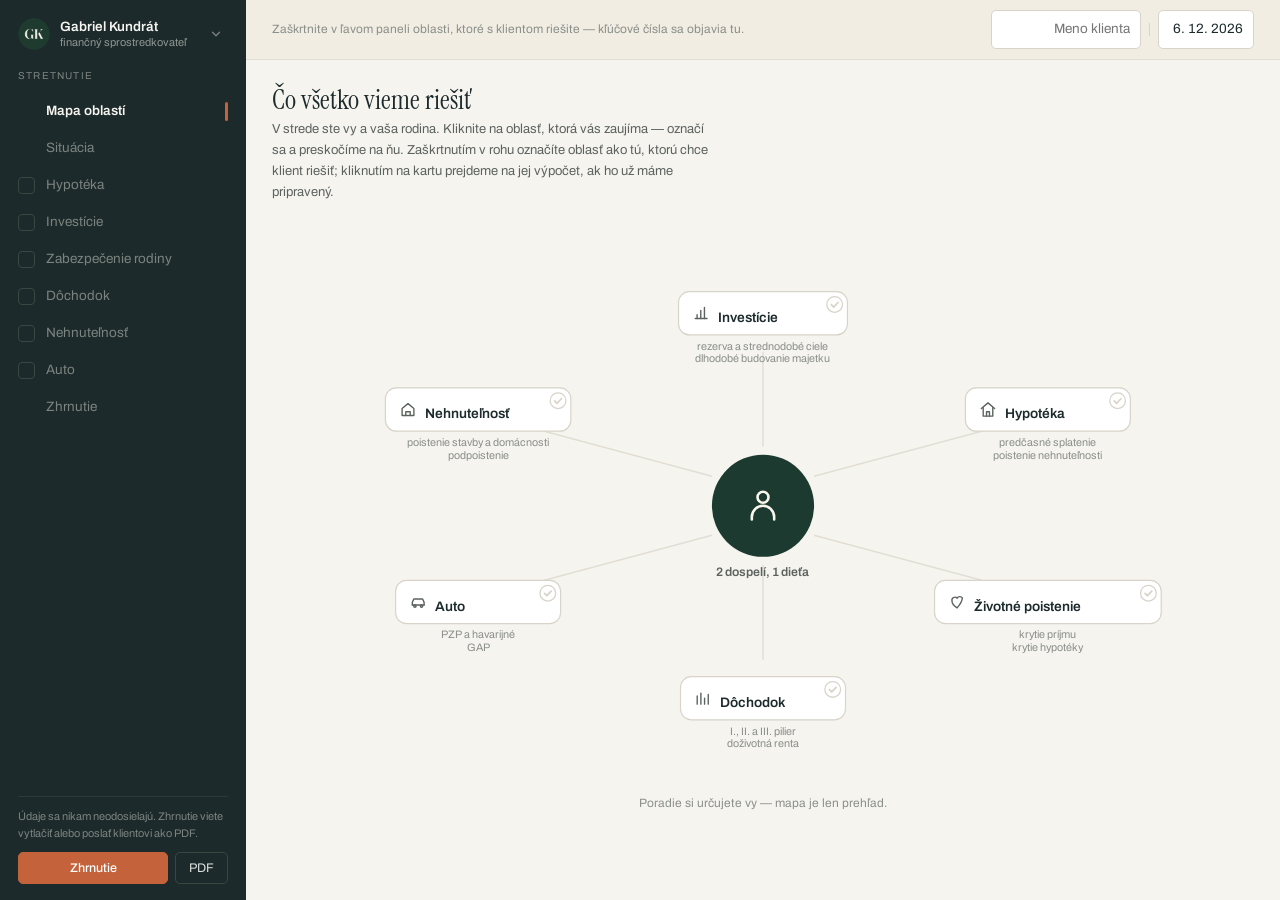
==== commit a689975e: "Add files via upload" ====
--- a/poradca-9f9fc8d5/index.html
+++ b/poradca-9f9fc8d5/index.html
@@ -38,6 +38,7 @@
   --nav-hover:#31403A; --nav-box:#26332F; --nav-border:#3A4741;
   --r:8px;               /* jemnejšie rohy než predtým */
   --logo-bg:#1C2A2B; --logo-ink:#F6F4EF;
+  --prim:#C4623C; --prim-tm:#B0552F;   /* hlavné tlačidlo (Zhrnutie) */
   --font:'Archivo',system-ui,-apple-system,'Segoe UI',sans-serif;
   --font-nad:'Instrument Serif',Georgia,serif;
 }
@@ -67,6 +68,21 @@
 }
 .logo .mark img{width:100%;height:100%;object-fit:contain;border-radius:50%;display:block}
 .logo .mark.img{background:transparent !important}
+/* Značkové (široké) logo — nie kruhový monogram, ale celý lockup na svetlom štítku.
+   Logo je tmavozelené/tmavomodré, na tmavom paneli by zaniklo, preto svetlý podklad. */
+.logo .mark.img.sirok,.pdfhd .mk.img.sirok,.sumfoot .mk.img.sirok,.nav .menu .mk.img.sirok{
+  width:auto !important;max-width:100%;min-width:0;flex:0 1 auto;border-radius:5px;overflow:hidden;
+  padding:3px 6px;background:var(--logo-bg) !important;display:inline-flex;align-items:center;justify-content:center}
+.mark.sirok img,.mk.sirok img{width:auto !important;height:100% !important;max-width:100%;
+  border-radius:0 !important;object-fit:contain}
+/* pri značke je názov aj rola priamo v obrázku */
+.logo.zn .nm{display:none}
+.nav .logo.zn .mark{height:38px}
+
+/* prepínač poradcu — kompaktné tlačidlo, aby vedľa neho ostalo miesto na široké logo */
+.nav-who{width:24px;height:24px;display:flex;align-items:center;justify-content:center;border-radius:6px}
+.nav-who svg{width:14px;height:14px;display:block}
+.nav-who:hover{background:var(--nav-hover);color:#F6F4EF}
 .logo .nm{line-height:1.25;min-width:0}
 .logo .nm b{display:block}
 .logo .nm small{display:block}
@@ -93,6 +109,11 @@
   display:flex;align-items:center;justify-content:center;font-size:9.5px;font-weight:700;flex:0 0 auto}
 .nav .menu .mk img{width:100%;height:100%;object-fit:contain;border-radius:50%;display:block}
 .nav .menu .mk.img{background:transparent !important}
+/* v menu sa ukazujú aj neaktívne značky — ich štítok musí byť vždy svetlý,
+   --logo-bg patrí práve prihlásenému poradcovi */
+.nav .menu .mk.img.sirokmenu{width:auto !important;height:18px;border-radius:3px;padding:2px 5px;
+  background:#F1F4F8 !important;flex:0 0 auto}
+.nav .menu .mk.sirokmenu img{width:auto !important;height:100% !important;border-radius:0 !important}
 .nav .menu .empty{padding:8px 9px;font-size:11.5px;color:var(--nav-muted);line-height:1.45}
 
 .nav-hd{font-size:10px;letter-spacing:.12em;text-transform:uppercase;color:var(--nav-muted);padding:0 18px 9px}
@@ -126,8 +147,8 @@
   background:transparent;border:1px solid var(--nav-border);color:var(--nav-ink);font-family:inherit
 }
 .nb:hover{border-color:var(--nav-muted)}
-.nb.prim{flex:1;background:var(--s2);border-color:var(--s2);color:#fff;font-weight:500}
-.nb.prim:hover{background:#B0552F;border-color:#B0552F}
+.nb.prim{flex:1;background:var(--prim);border-color:var(--prim);color:#fff;font-weight:500}
+.nb.prim:hover{background:var(--prim-tm);border-color:var(--prim-tm)}
 
 .main{flex:1;min-width:0;display:flex;flex-direction:column}
 .obrazovky{flex:1;min-height:0;overflow:auto}
@@ -173,13 +194,7 @@
   .nav .menu{left:16px;right:auto;width:230px}
   .obrazovky{overflow:visible}
 }
-@media print{
-  .app{display:block;height:auto;overflow:visible}
-  .nav,.pruh-klient{display:none !important}
-  .obrazovky{overflow:visible}
-  .obr{display:block !important;padding:0;page-break-after:always}
-  .obr:last-child{page-break-after:auto}
-}
+/* Pravidlá pre tlač sú zhromaždené v jednom bloku na konci štýlov. */
 
 /* checkbox v lište oddelený od názvu */
 .mod{padding:5px 13px 5px 7px;gap:0}
@@ -608,12 +623,85 @@
 .sumfoot .mk.img{background:transparent !important}
 .sumfoot .mk img{width:100%;height:100%;object-fit:contain;border-radius:50%;display:block}
 .disc{font-size:11.5px;color:var(--muted);line-height:1.55;margin-top:26px;border-top:1px solid var(--border);padding-top:14px}
-
+.discp{display:none}
+
+
+/* ---------- UKLADANIE DO ZHRNUTIA ---------- */
+.zrad{display:flex;flex-wrap:wrap;align-items:center;gap:10px;margin-top:18px;padding-top:14px;border-top:1px dashed var(--border)}
+.zbtn{display:inline-flex;align-items:center;gap:7px;padding:8px 14px;border:1px solid var(--s1);background:var(--card);color:var(--s1);
+  border-radius:var(--r);font:600 13px/1 var(--font);cursor:pointer}
+.zbtn:hover{background:var(--s1);color:#fff}
+.zbtn svg{width:15px;height:15px;flex:0 0 15px}
+.zbtn.on{border-color:var(--s3);color:var(--s3)}
+.zbtn.on:hover{background:var(--s3);color:#fff}
+.zbtn[disabled]{opacity:.45;cursor:not-allowed;border-color:var(--border);color:var(--muted);background:var(--card)}
+.zchips{display:flex;flex-wrap:wrap;gap:6px}
+.zchip{display:inline-flex;align-items:center;gap:6px;padding:5px 6px 5px 11px;border-radius:999px;
+  background:var(--ok-bg);color:var(--good-ink);font-size:12.5px;font-weight:600}
+.zchip button{border:0;background:transparent;color:var(--good-ink);cursor:pointer;font-size:13px;line-height:1;padding:2px 4px;opacity:.6}
+.zchip button:hover{opacity:1}
+
+/* ---------- PODKLAD PRE KLIENTA ---------- */
+.pdfhd{display:flex;align-items:center;gap:14px;padding-bottom:12px;border-bottom:2px solid var(--s1);margin-bottom:18px}
+.pdfhd .mk.img.sirok{height:40px}
+.pdfhd .mk{width:38px;height:38px;border-radius:10px;background:var(--logo-bg);color:var(--logo-ink);
+  display:flex;align-items:center;justify-content:center;font-size:14px;font-weight:700;flex:0 0 38px}
+.pdfhd .mk.img{background:transparent !important}
+.pdfhd .mk img{width:100%;height:100%;object-fit:contain;border-radius:50%;display:block}
+.pdfme,.pdfkl{display:flex;flex-direction:column;line-height:1.3}
+.pdfme span,.pdfkl span{font-size:12px;color:var(--muted)}
+.pdfkl{margin-left:auto;text-align:right}
+.zsek{margin-top:18px}
+.zsek h3{font:600 11px/1 var(--font);letter-spacing:.14em;text-transform:uppercase;color:var(--s2);margin:0 0 10px}
+.zsek>p{margin:0 0 8px}
+.zpol{margin:0 0 12px;break-inside:avoid;page-break-inside:avoid}
+.zpol h4{margin:0;font:600 14px/1.4 var(--font);color:var(--ink)}
+.zpol .zin{font-size:12px;color:var(--muted);margin:1px 0 2px}
+.zpol .zout{font-size:13.5px;line-height:1.5}
+.zpol .zout b{color:var(--s1)}
+.zprazdne{color:var(--muted);font-style:italic}
+ul.zkroky{margin:0;padding-left:18px}
+ul.zkroky li{margin:3px 0}
+.zedit{margin-top:22px;padding-top:16px;border-top:1px solid var(--border)}
+.zedit label{display:block;font-size:12px;font-weight:600;color:var(--ink-2);margin-bottom:6px}
+.zedit textarea{width:100%;min-height:88px;padding:10px 12px;border:1px solid var(--border);border-radius:var(--r);
+  font:14px/1.6 var(--font);background:var(--card);color:var(--ink);resize:vertical}
+.zedit .zpod{display:flex;gap:10px;align-items:center;margin-top:8px;flex-wrap:wrap}
+.zkand{margin-top:16px;font-size:13px;color:var(--ink-2);display:flex;gap:8px;align-items:center;flex-wrap:wrap}
+.zkand button.zchip{background:var(--surface-1);color:var(--ink-2);cursor:pointer;padding:5px 11px;border:1px solid var(--border);font:600 12.5px/1.3 var(--font)}
+.zkand button.zchip:hover{background:var(--s1);color:#fff;border-color:var(--s1)}
+
+/* ============================================================
+   TLAČ — na papier ide výhradne obrazovka Zhrnutie.
+   ============================================================ */
 @media print{
-  body{background:#fff}
-  header.top,.ask,.btn,.noprint,#sec-mapa{display:none !important}
-  .card{border:1px solid var(--grid);break-inside:avoid;page-break-inside:avoid}
-  section{margin-top:14px}
+  @page{size:A4;margin:14mm}
+  html,body{background:#fff}
+  body{font-size:10.5pt;line-height:1.42}
+  .app{display:block;height:auto;overflow:visible}
+  .main{display:block;overflow:visible}
+  .nav,.pruh-wrap,.pruh-klient,header.top,.ask,.btn,.nb,.noprint{display:none !important}
+  .obrazovky{overflow:visible;height:auto;display:block;padding:0}
+  .obr{display:none !important}
+  #sec-sum{display:block !important;padding:0;margin:0}
+  #sec-sum>.card{border:0 !important;box-shadow:none !important;padding:0;margin:0;background:#fff}
+  #sec-sum>.card>h2,#sec-sum>.card>.sub{display:none}
+  .pdfhd{margin-bottom:12pt;padding-bottom:8pt}
+  .pdfhd .mk.img.sirok,.sumfoot .mk.img.sirok{background:transparent !important;padding:0}
+  .zsek{margin-top:10pt}
+  .zsek h3{font-size:8pt;letter-spacing:.13em;margin-bottom:6pt}
+  .zpol{margin-bottom:5pt}
+  .zpol h4{font-size:10.5pt}
+  .zpol .zin{font-size:8.5pt}
+  .zpol .zout{font-size:10pt}
+  ul.zkroky li{margin:2pt 0}
+  .sumfoot{margin-top:8pt;padding-top:5pt;border-top:1px solid #C9C4B8}
+  .disc{display:none}
+  .discp{display:block;font-size:7.5pt;margin-top:5pt;padding-top:4pt;line-height:1.4;max-width:none;
+    color:#6B706C;border-top:1px solid #C9C4B8}
+  .zpol,.pdfhd{break-inside:avoid;page-break-inside:avoid}
+  #sumFoot{break-inside:avoid;page-break-inside:avoid}
+  .zsek h3{break-after:avoid;page-break-after:avoid}
 }
 </style>
 </head>
@@ -633,10 +721,10 @@
 
   <div class="nav-pata">
     <div class="nav-line"></div>
-    <p>Nič sa neukladá. Zhrnutie viete vytlačiť alebo poslať klientovi ako PDF.</p>
+    <p>Údaje sa nikam neodosielajú. Zhrnutie viete vytlačiť alebo poslať klientovi ako PDF.</p>
     <div class="nav-btns">
       <button class="nb prim" id="btnSum" type="button">Zhrnutie</button>
-      <button class="nb" id="btnPrint" type="button">PDF</button>
+      <button class="nb" id="btnPrintNav" type="button">PDF</button>
     </div>
   </div>
 </aside>
@@ -790,6 +878,7 @@
     </div>
 
     <div id="hFlags"></div>
+    <div class="zrad" data-z="hypo"></div>
 
     </div>
       <div class="splitR">
@@ -807,6 +896,7 @@
 
           <div id="oFlags"></div>
           <div class="note" id="oRozklad"></div>
+          <div class="zrad" data-z="ramec"></div>
         </div>
       </div>
     </div>
@@ -847,6 +937,7 @@
        Tri vedierka, tri úlohy. Až keď stoja prvé dve, má zmysel plniť tretie.</p>
 
     <div id="kybliky"></div>
+    <div class="zrad" data-z="vedierka"></div>
 
     <h3 style="margin-top:30px">Na čo si sporiť</h3>
     <p class="sub" style="margin-bottom:4px">Rozkliknite cieľ, ktorý klienta zaujíma — každý má vlastnú kalkulačku.</p>
@@ -886,6 +977,7 @@
             <span><i style="background:var(--s1)"></i>S predčasným splácaním</span>
           </div>
           <div class="flag warn" id="poplatok"></div>
+          <div class="zrad" data-z="early"></div>
         </div>
       </details>
 
@@ -924,6 +1016,7 @@
 
           <div class="pasik" id="pasikUroky"></div>
           <div class="flag warn" id="urokyPozn"></div>
+          <div class="zrad" data-z="uroky"></div>
         </div>
       </details>
 
@@ -968,6 +1061,7 @@
             </div>
           </figure>
           <div class="flag warn" id="rentaPozn"></div>
+          <div class="zrad" data-z="renta"></div>
         </div>
       </details>
 
@@ -993,6 +1087,10 @@
               <label>Očakávané zhodnotenie</label>
               <div class="inline"><input type="number" id="iDetiVynos" value="8" min="0" max="12" step="0.1"><span class="suffix">% p. a.</span></div>
             </div>
+            <div>
+              <label>Pre koho <span class="hint">rozlíši dve deti v zhrnutí</span></label>
+              <input type="text" id="iDetiMeno" placeholder="napr. Ema" spellcheck="false">
+            </div>
           </div>
           <div class="hero" style="margin-top:22px">
             <div><div class="lbl">Stačí odkladať</div><div class="big" style="color:var(--s1)" id="oDetiUlozka">—</div><div class="pod" id="oDetiDoba"></div></div>
@@ -1001,6 +1099,7 @@
           </div>
           <div class="pasik" id="pasikDeti"></div>
           <div class="flag" id="detiPozn"></div>
+          <div class="zrad" data-z="deti"></div>
         </div>
       </details>
 
@@ -1033,6 +1132,7 @@
           </div>
           <div class="pasik" id="pasikSen"></div>
           <div class="flag" id="senPozn"></div>
+          <div class="zrad" data-z="sen"></div>
         </div>
       </details>
     </div>
@@ -1082,6 +1182,7 @@
        ktorý si klient zvolil. Prenesie sa do horného pruhu aj do zhrnutia.</p>
     <div id="balTab"></div>
     <div class="flag warn" id="cenaPozn"></div>
+    <div class="zrad" data-z="zivot"></div>
 
     <div class="rozbaly" style="margin-top:20px">
       <details class="rozb cta" id="d-detipoist">
@@ -1161,6 +1262,7 @@
     </figure>
 
     <div class="flag warn" id="dochPozn"></div>
+    <div class="zrad" data-z="doch"></div>
 
     <h3 style="margin-top:30px">IV. pilier — čo si doplníte sami</h3>
     <p class="sub" style="margin-bottom:16px">Rozdiel medzi štátnym dôchodkom a príjmom, na ktorý ste zvyknutí,
@@ -1203,6 +1305,7 @@
       </div>
     </figure>
     <div class="flag warn" id="r4Pozn"></div>
+    <div class="zrad" data-z="r4"></div>
 
     <div class="rozbaly" style="margin-top:22px">
       <details class="rozb info" id="d-dochdet">
@@ -1267,20 +1370,19 @@
 
     <div class="autobox">
       <svg viewBox="0 0 300 120" class="autoimg" role="img" aria-label="Auto">
-        <path d="M14 100 h272" stroke="var(--axis)" stroke-width="2" stroke-linecap="round"/>
-        <path d="M28 98 V78 c0-7 5-13 12-15 l34-9 20-21 c4-4 9-6 15-6 h56 c6 0 11 2 15 6 l20 21 34 9
-                 c7 2 12 8 12 15 v20 Z" fill="var(--s1)" opacity=".10"/>
-        <path d="M28 98 V78 c0-7 5-13 12-15 l34-9 20-21 c4-4 9-6 15-6 h56 c6 0 11 2 15 6 l20 21 34 9
-                 c7 2 12 8 12 15 v20" fill="none" stroke="var(--s1)" stroke-width="2.6" stroke-linejoin="round"/>
-        <path d="M92 60 l14-16 c2-3 5-4 9-4 h30 v20 Z" fill="none" stroke="var(--s1)" stroke-width="1.8" opacity=".55"/>
-        <path d="M152 40 h28 c4 0 7 1 9 4 l14 16 h-51 Z" fill="none" stroke="var(--s1)" stroke-width="1.8" opacity=".55"/>
-        <circle cx="86" cy="98" r="15" fill="var(--card)" stroke="var(--s1)" stroke-width="2.6"/>
-        <circle cx="86" cy="98" r="5" fill="var(--s1)" opacity=".45"/>
-        <circle cx="212" cy="98" r="15" fill="var(--card)" stroke="var(--s1)" stroke-width="2.6"/>
-        <circle cx="212" cy="98" r="5" fill="var(--s1)" opacity=".45"/>
-        <rect x="258" y="76" width="16" height="7" rx="3.5" fill="var(--s2)"/>
-        <rect x="30" y="78" width="11" height="6" rx="3" fill="var(--s2)" opacity=".6"/>
-        <path d="M120 98 h58" stroke="var(--s1)" stroke-width="1.6" opacity=".25"/>
+        <path d="M12 98 h276" stroke="var(--axis)" stroke-width="2" stroke-linecap="round"/>
+        <path d="M26 84 V72 c0-5 3-8 8-9 l64-11 24-20 c2-2 5-3 8-3 h60 c3 0 6 1 8 3 l22 20 46 11 c5 1 8 4 8 9 v12 h-35 a17 17 0 0 0 -34 0 h-108 a17 17 0 0 0 -34 0 Z" fill="var(--s1)" opacity=".10"/>
+        <path d="M26 84 V72 c0-5 3-8 8-9 l64-11 24-20 c2-2 5-3 8-3 h60 c3 0 6 1 8 3 l22 20 46 11 c5 1 8 4 8 9 v12 h-35 a17 17 0 0 0 -34 0 h-108 a17 17 0 0 0 -34 0 Z" fill="none" stroke="var(--s1)" stroke-width="2.4" stroke-linejoin="round"/>
+        <path d="M104 50 l22 -14 h28 v14 Z" fill="none" stroke="var(--s1)" stroke-width="1.7" opacity=".5"/>
+        <path d="M162 36 h26 l22 14 h-48 Z" fill="none" stroke="var(--s1)" stroke-width="1.7" opacity=".5"/>
+        <path d="M158 52 v28" stroke="var(--s1)" stroke-width="1.5" opacity=".3"/>
+        <path d="M136 60 h14" stroke="var(--s1)" stroke-width="2.2" opacity=".4" stroke-linecap="round"/>
+        <rect x="27" y="63" width="13" height="7" rx="3.5" fill="var(--s4)" opacity=".7"/>
+        <rect x="259" y="63" width="13" height="7" rx="3.5" fill="var(--s2)"/>
+        <circle cx="80" cy="83" r="15" fill="var(--card)" stroke="var(--s1)" stroke-width="2.4"/>
+        <circle cx="80" cy="83" r="4.8" fill="var(--s1)" opacity=".4"/>
+        <circle cx="222" cy="83" r="15" fill="var(--card)" stroke="var(--s1)" stroke-width="2.4"/>
+        <circle cx="222" cy="83" r="4.8" fill="var(--s1)" opacity=".4"/>
       </svg>
       <div class="autobtns">
         <a class="abtn" id="lnkPzp" href="#" target="_blank" rel="noopener">
@@ -1296,22 +1398,37 @@
   </div>
 </section>
 
-<!-- 5. ZHRNUTIE --><!-- 5. ZHRNUTIE -->
+<!-- 8. ZHRNUTIE -->
 <section id="sec-sum" class="obr">
   <div class="card">
     <h2><span class="num">8</span>Zhrnutie stretnutia</h2>
-    <p class="sub">Prehľad čísel, ktoré sme prešli, a dohodnutých ďalších krokov.</p>
+    <p class="sub">Do podkladu pre klienta ide len to, čo ste pri kalkulačkách uložili tlačidlom „Uložiť do zhrnutia“.</p>
     <div id="sumBox"></div>
+    <div id="sumKroky"></div>
+    <div id="sumFoot"></div>
+    <div class="zedit noprint">
+      <label for="iKroky">Dohodnuté ďalšie kroky — jeden na riadok</label>
+      <textarea id="iKroky" spellcheck="false" placeholder="Napr. Hypotéka — porovnať ponuky dvoch bánk do stredy"></textarea>
+      <div class="zpod">
+        <button class="zbtn" id="btnKrokyAuto" type="button">Predvyplniť zo zaškrtnutých oblastí</button>
+        <span class="ftp" style="margin:0">Prepísaním textu si zoznam prispôsobíte; predvyplnenie ho nahradí.</span>
+      </div>
+    </div>
+    <div id="sumKand" class="zkand noprint"></div>
     <div style="margin-top:20px" class="noprint">
-      <button class="btn" id="btnPrint" type="button">Vytlačiť / uložiť ako PDF</button>
-    </div>
+      <button class="btn" id="btnPrintSum" type="button">Vytlačiť / uložiť ako PDF</button>
+    </div>
+    <div class="disc discp">Uvedené čísla sú orientačné a nepredstavujú záväznú ponuku ani prísľub úveru —
+      skutočné podmienky určuje banka či poisťovňa na základe kompletnej žiadosti. Prepočet vychádza z limitov
+      NBS a súm životného minima platných k augustu 2026.</div>
     <div class="disc">
       Všetky uvedené čísla sú orientačné a nepredstavujú záväznú ponuku ani prísľub úveru. Skutočnú výšku úveru, sadzbu a splátku
       určuje banka na základe kompletnej žiadosti, bonity, ocenenia nehnuteľnosti a svojich interných pravidiel.
       Prepočet vychádza z limitov NBS a súm životného minima platných k augustu 2026 (životné minimum od 1. 7. 2026:
       295,22 € prvá dospelá osoba, 205,96 € ďalšia dospelá osoba, 134,80 € nezaopatrené dieťa).
       Nové rozlíšené limity LTV (90 / 80 / 70 %) nadobúdajú účinnosť 1. 1. 2027.
-      Aplikácia neukladá ani neodosiela žiadne zadané údaje.
+      Aplikácia neodosiela žiadne zadané údaje. Rozpracované zhrnutie drží len dočasne v tomto okne prehliadača
+      a zatvorením karty zmizne — na disk sa neukladá nič.
     </div>
   </div>
 </section>
